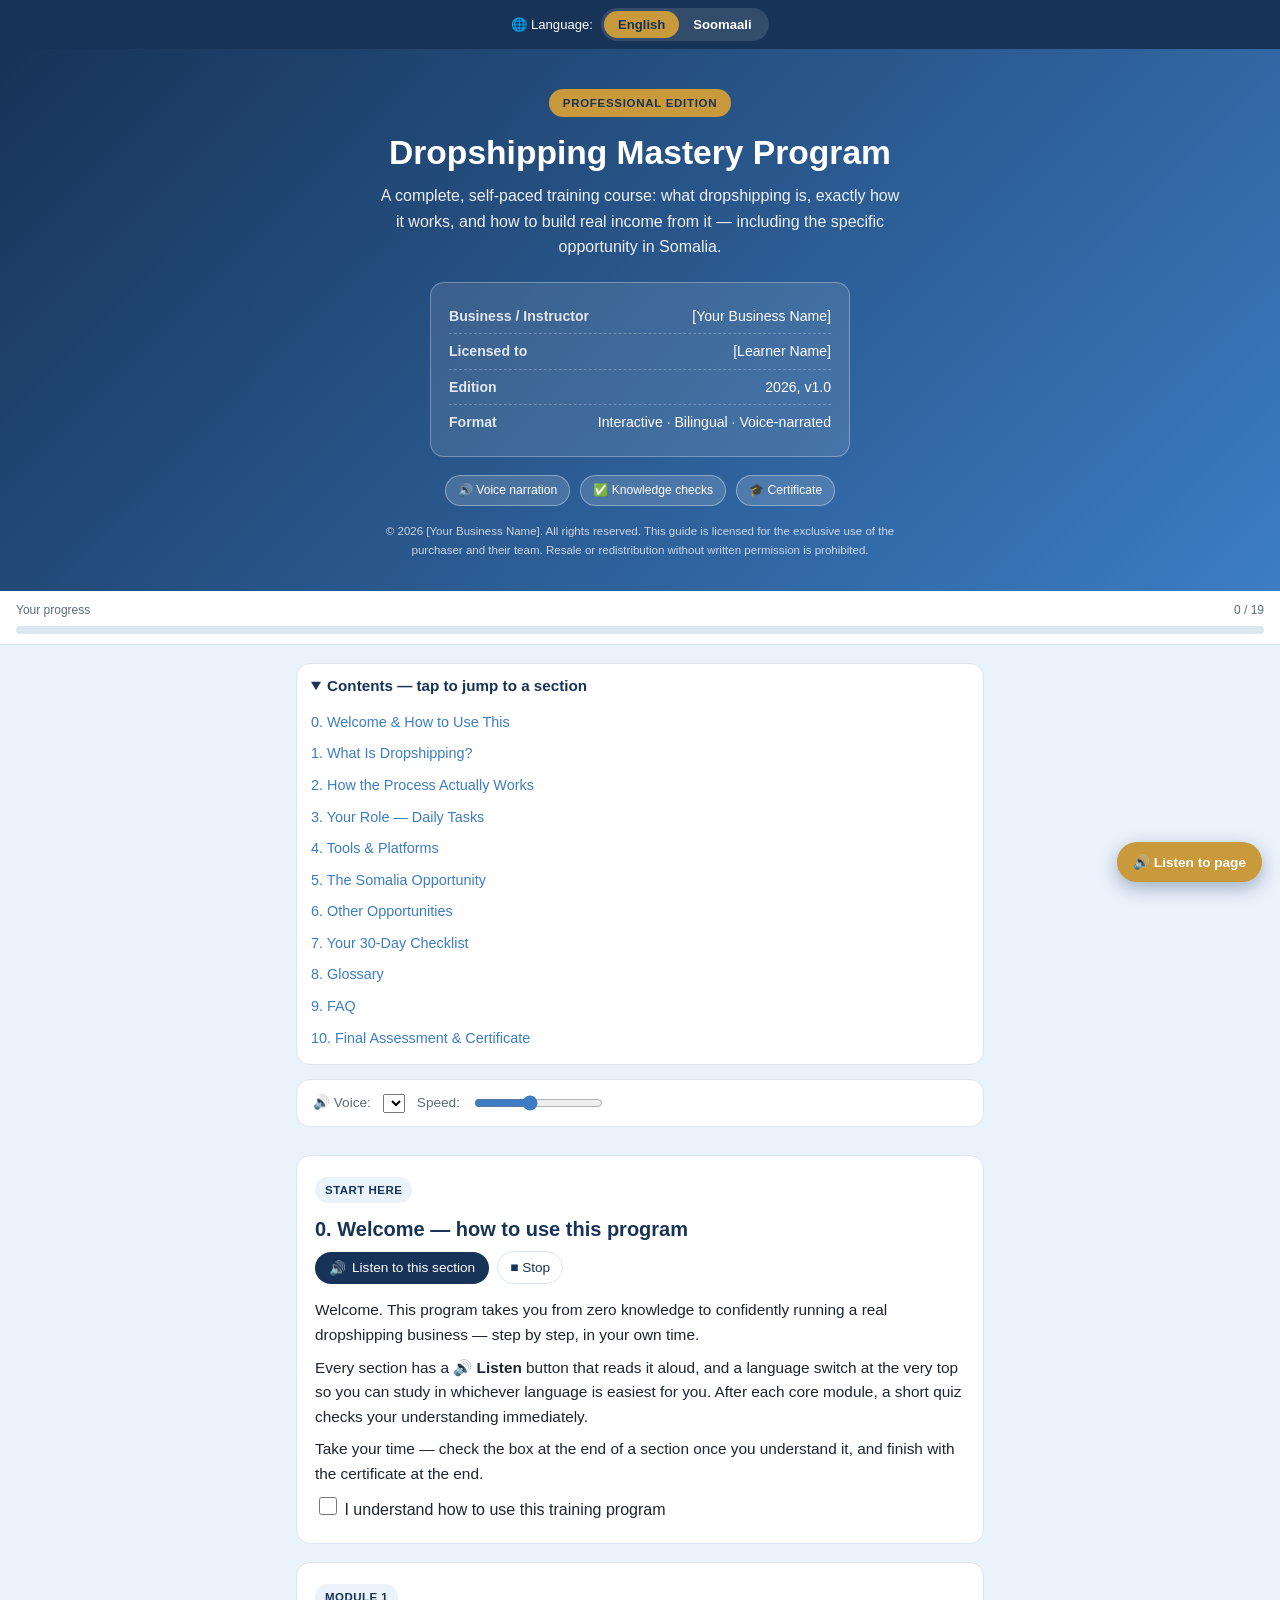
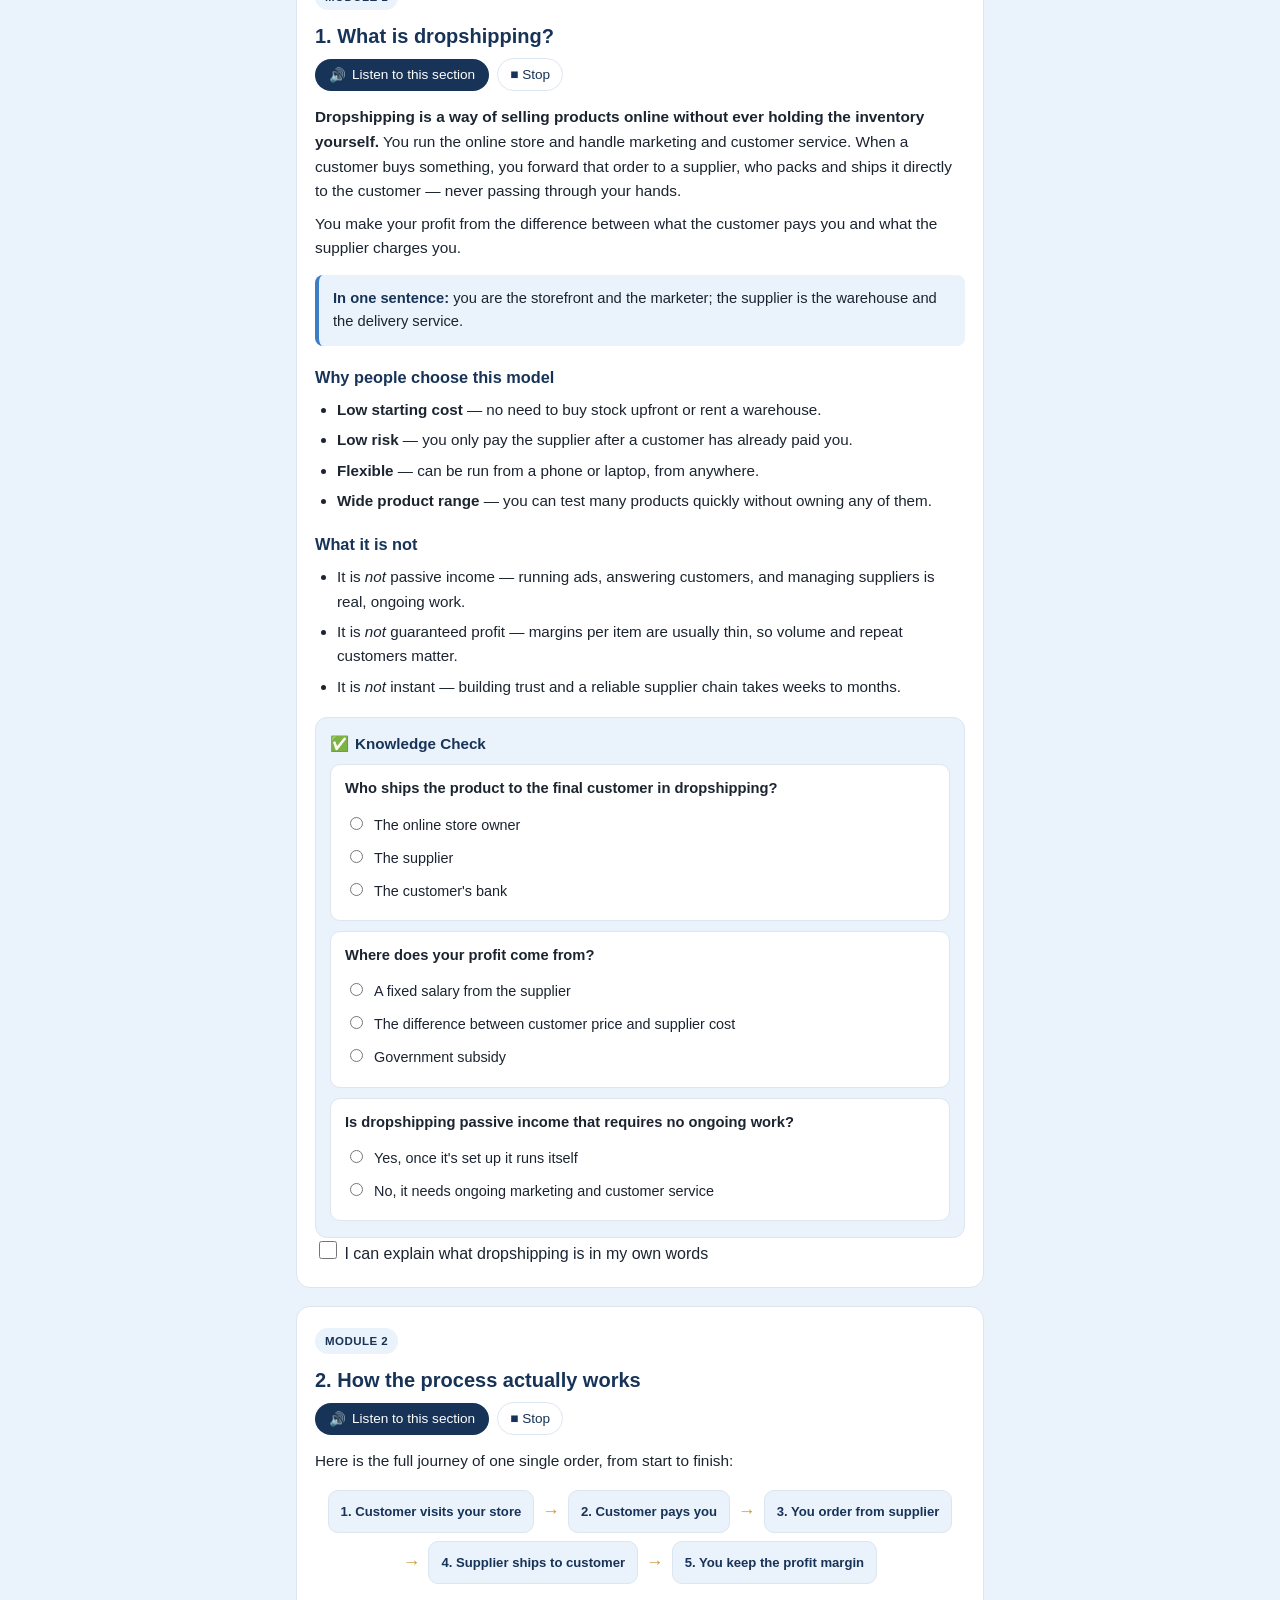
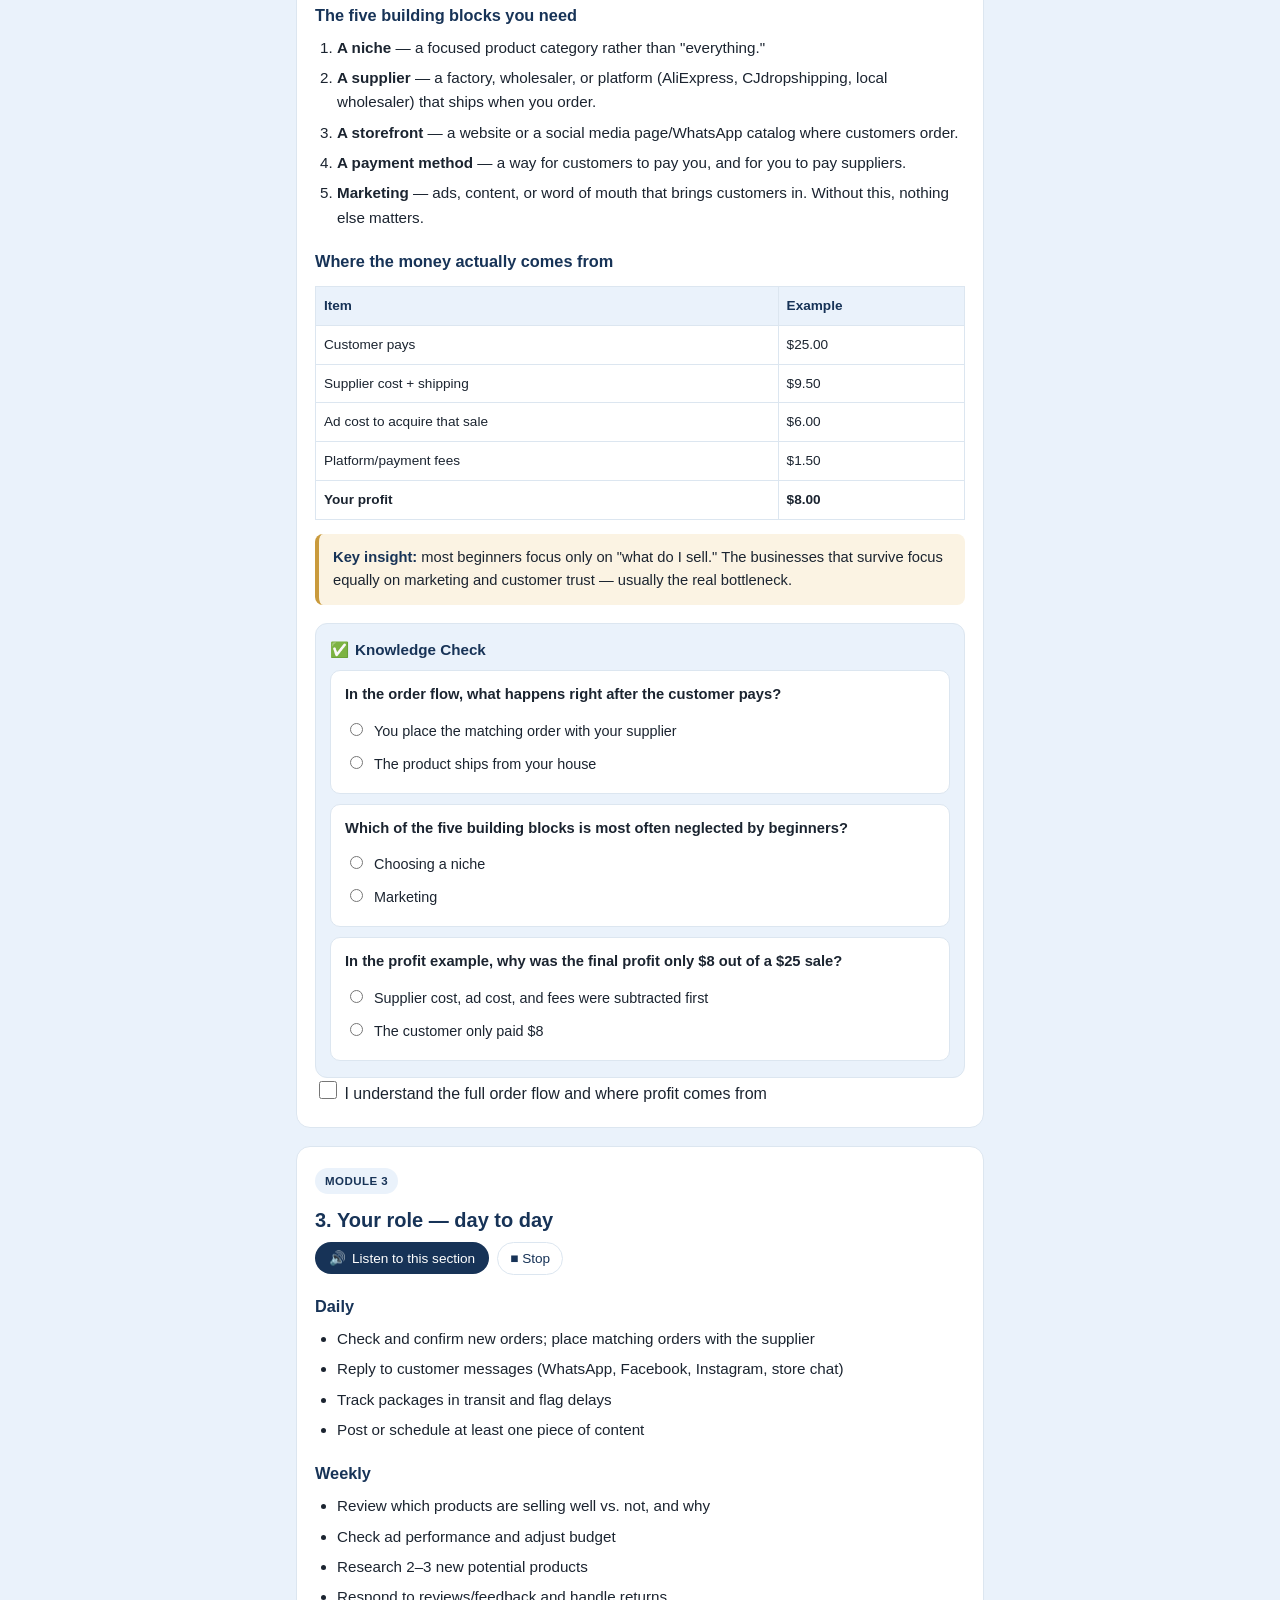
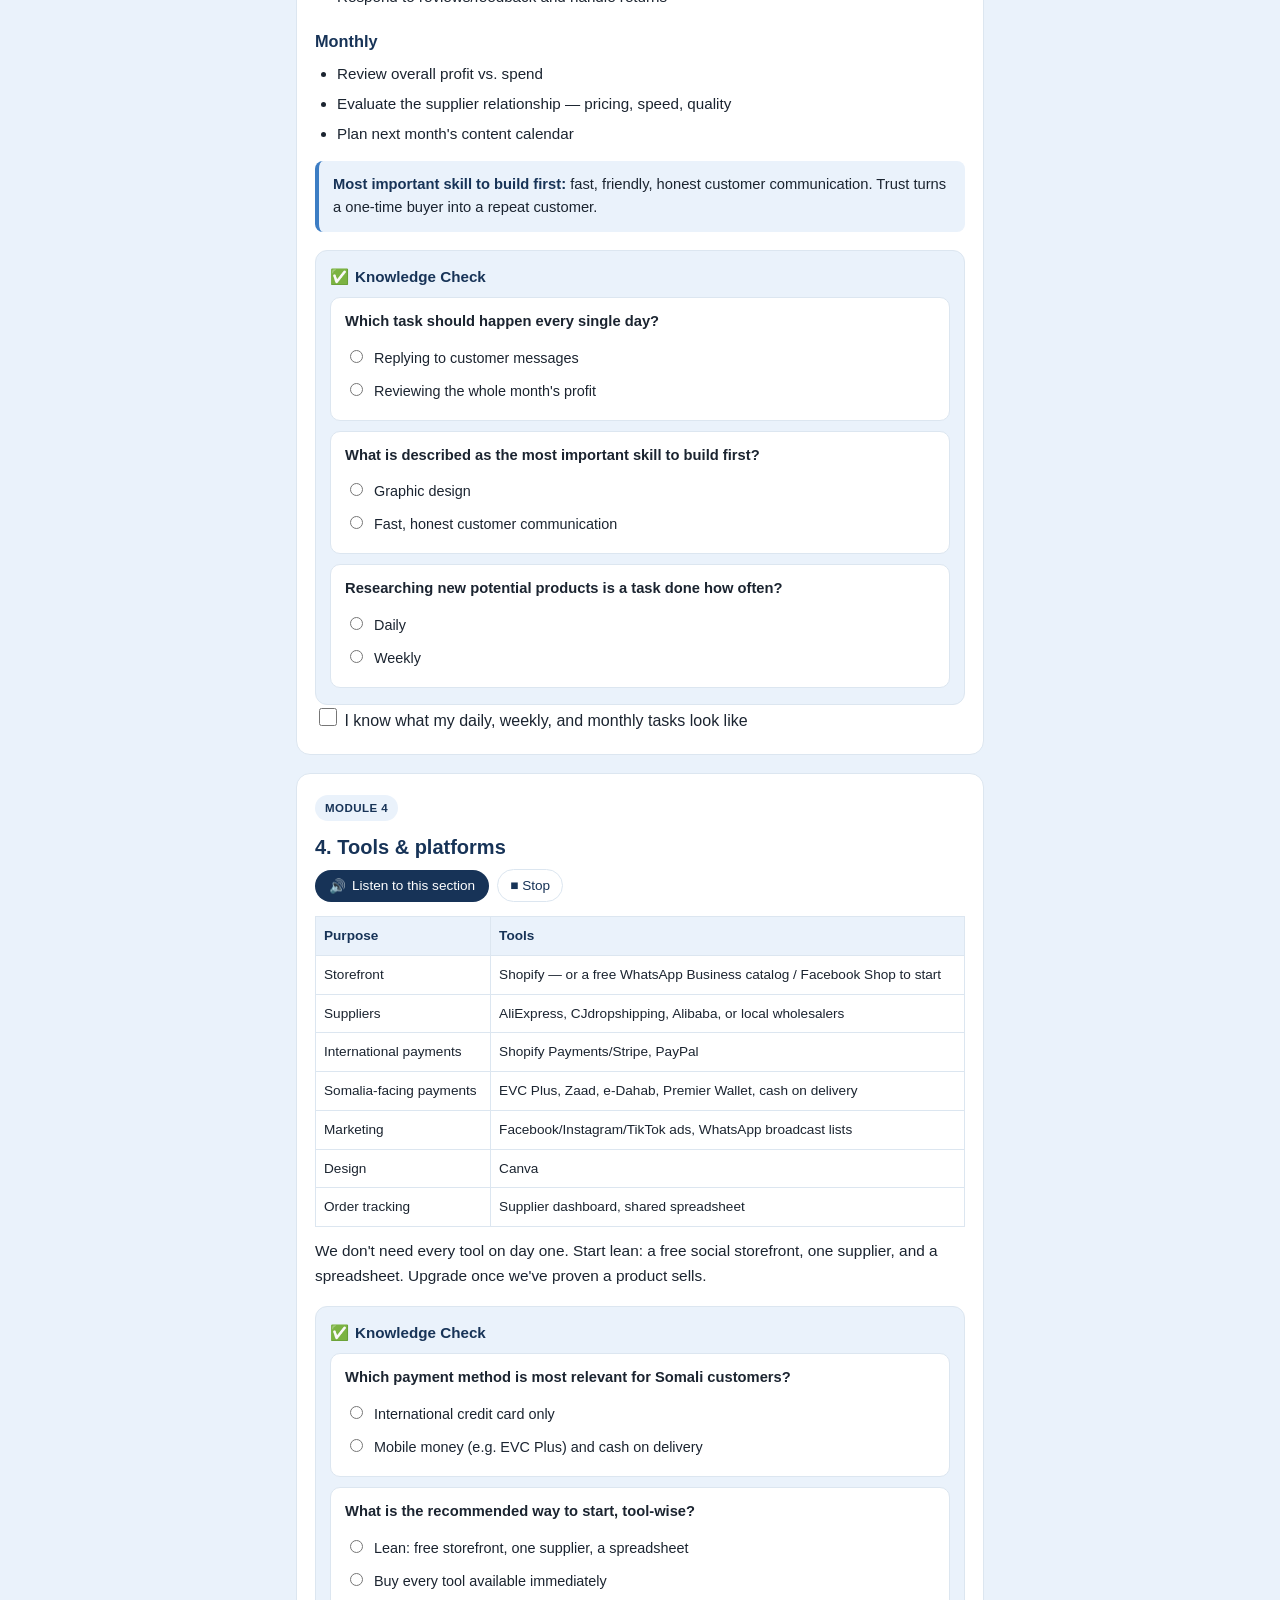
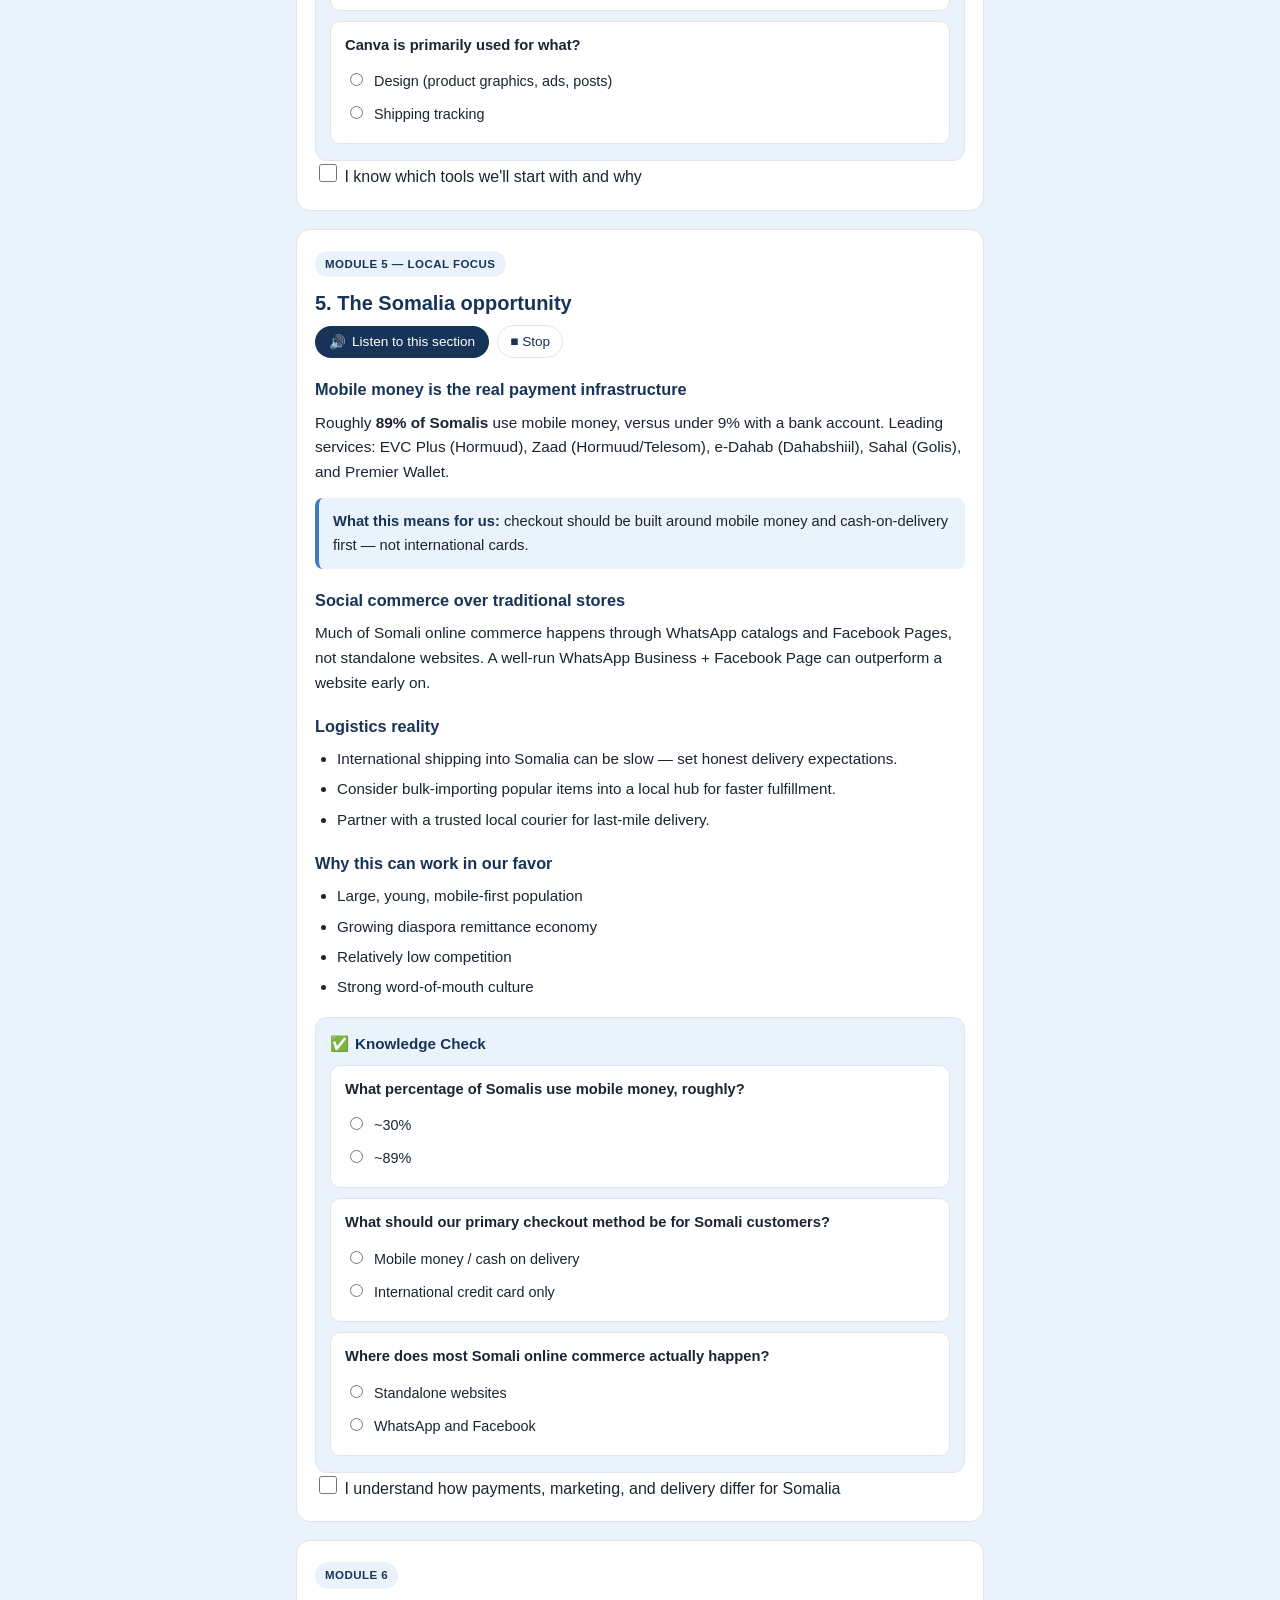
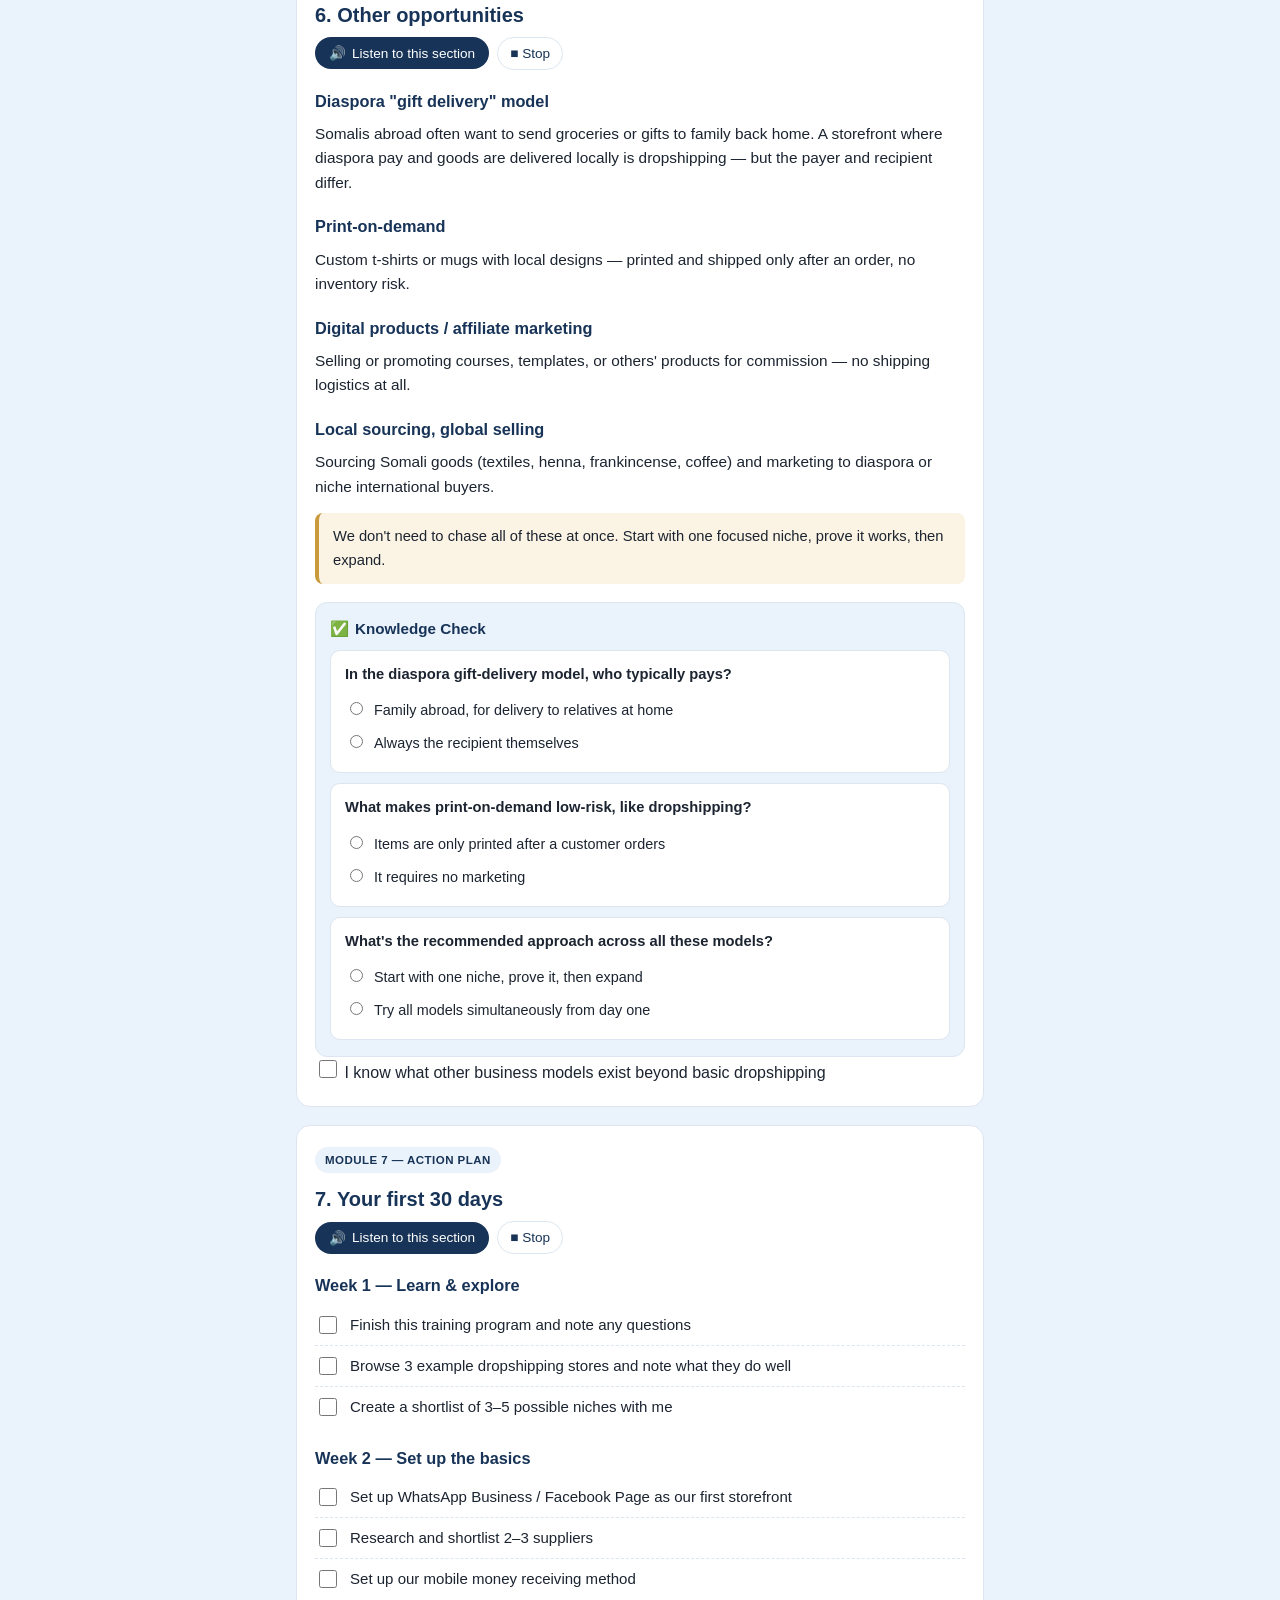
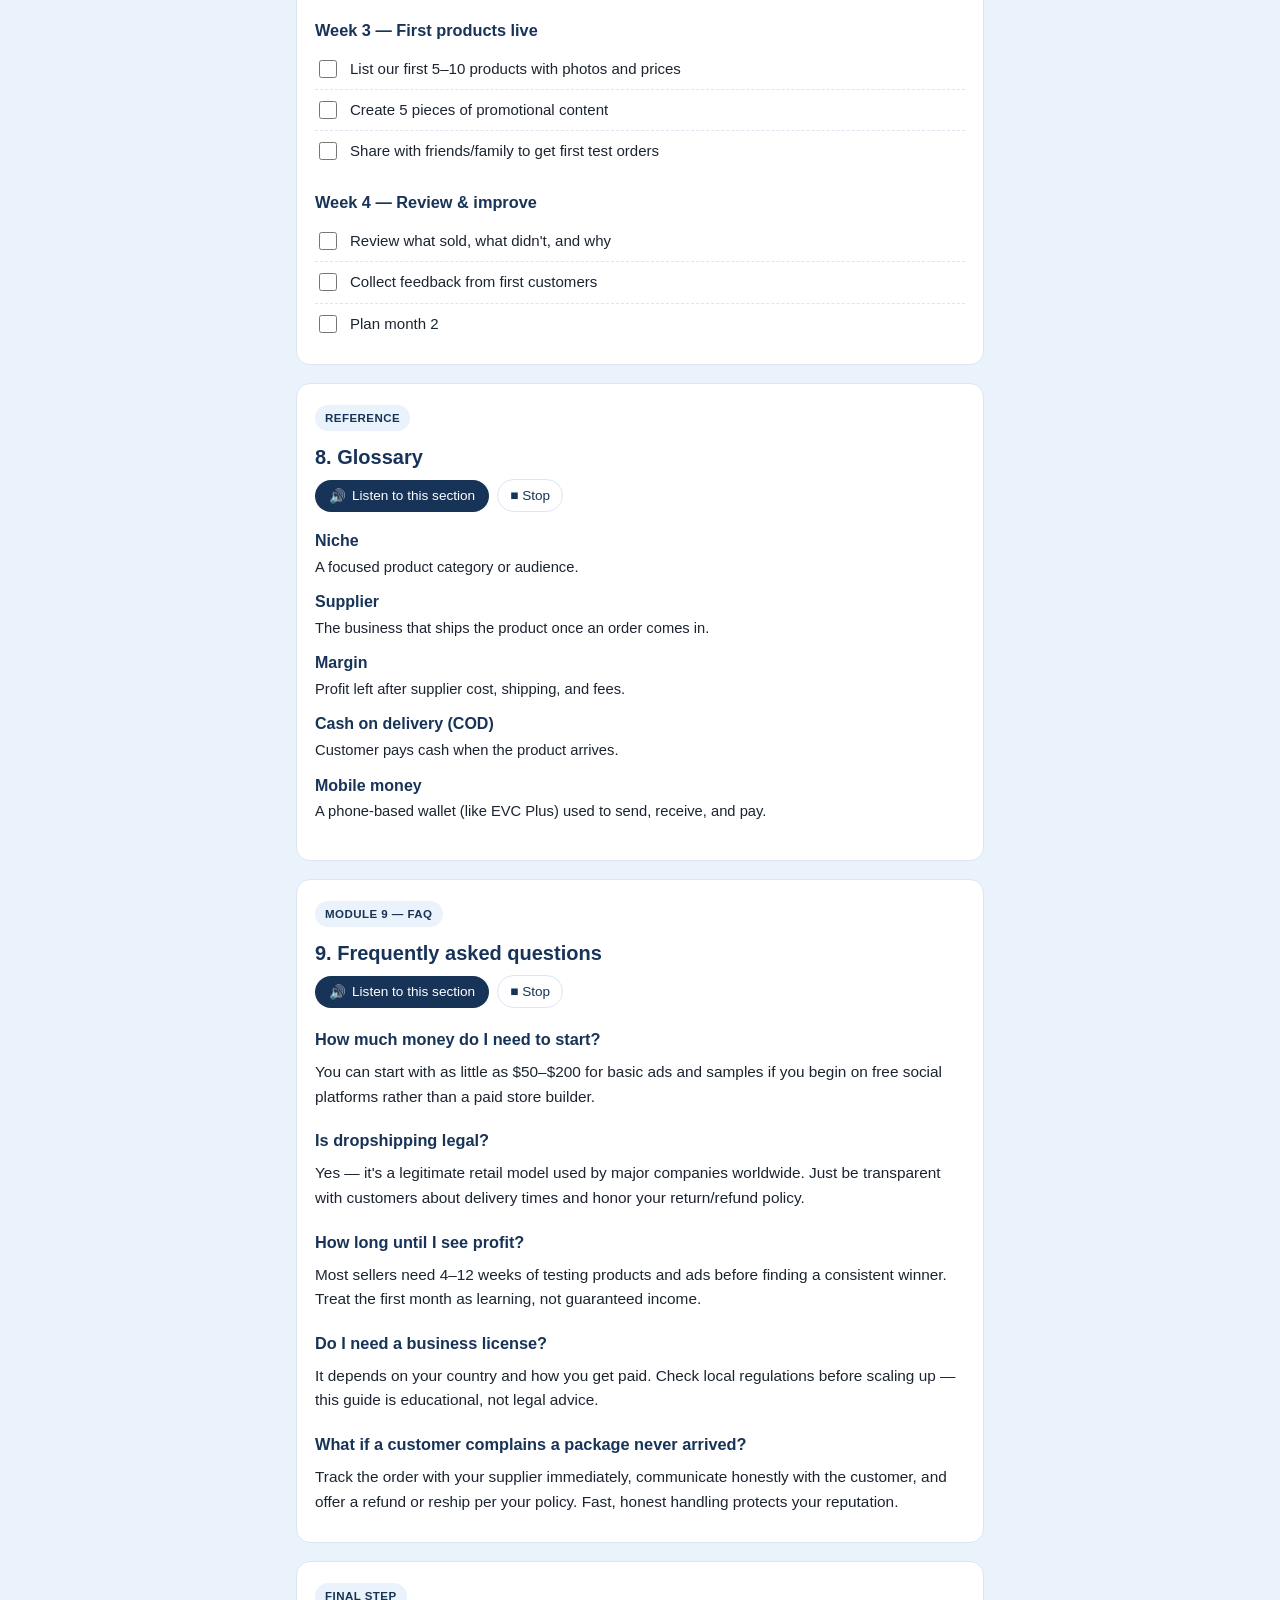
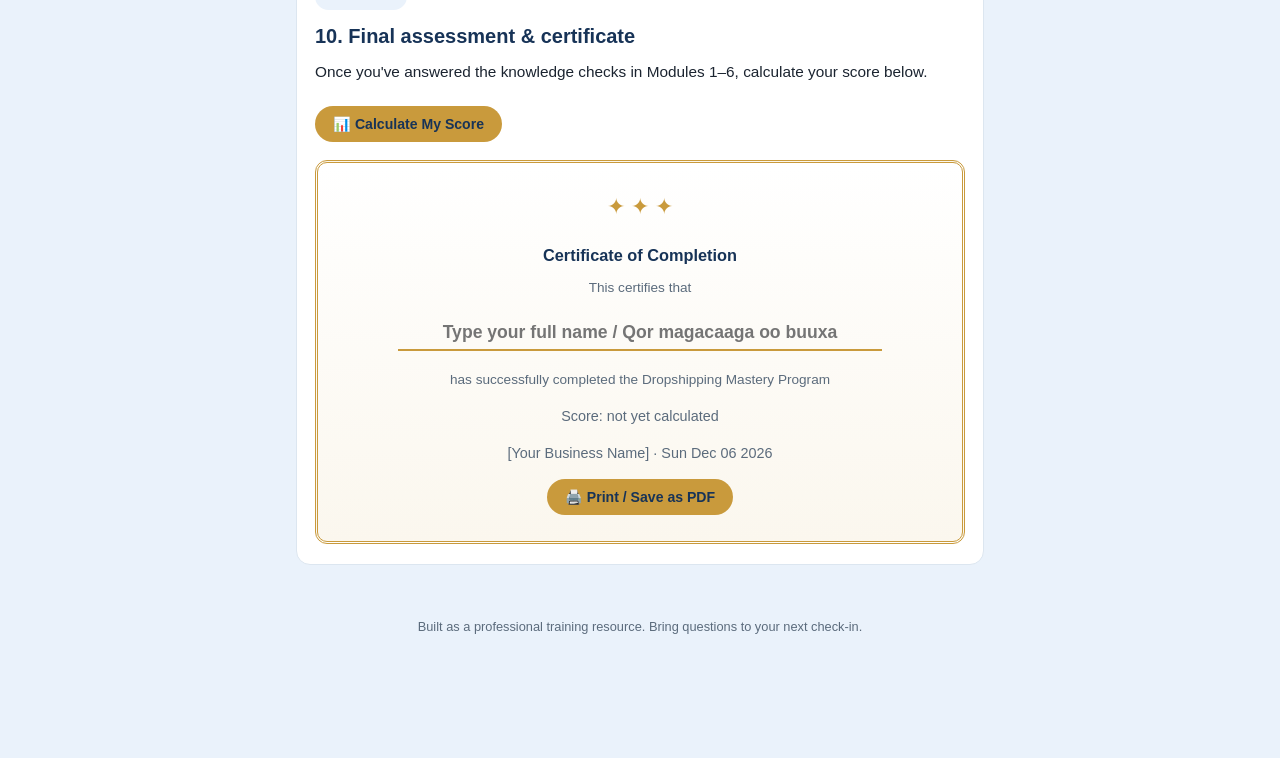
==== index.html @ c71cfbf1 "Add files via upload" ====
<!DOCTYPE html>
<html lang="en" data-lang="en">
<head>
<meta charset="UTF-8">
<meta name="viewport" content="width=device-width, initial-scale=1.0">
<title>Dropshipping Mastery Program</title>
<style>
  :root{
    --navy:#173357;
    --blue:#3C7DC4;
    --sky:#EAF2FB;
    --gold:#C99A3C;
    --ink:#1B2430;
    --muted:#5B6B7C;
    --line:#DCE6F0;
    --white:#FFFFFF;
    --good:#2E8B57;
    --bad:#B0392B;
    --radius:14px;
  }
  *{box-sizing:border-box;}
  html{scroll-behavior:smooth;}
  [data-lang="en"] .so{display:none !important;}
  [data-lang="so"] .en{display:none !important;}
  body{
    margin:0;
    font-family:-apple-system,BlinkMacSystemFont,"Segoe UI",Roboto,Helvetica,Arial,sans-serif;
    background:var(--sky);
    color:var(--ink);
    line-height:1.6;
    padding-bottom:80px;
  }

  /* ---------- Top control bar ---------- */
  .control-bar{
    position:sticky;
    top:0;
    z-index:60;
    background:var(--navy);
    color:var(--white);
    padding:8px 12px;
    display:flex;
    align-items:center;
    justify-content:center;
    gap:8px;
    flex-wrap:wrap;
    font-size:0.82rem;
  }
  .lang-toggle{
    display:inline-flex;
    background:rgba(255,255,255,0.12);
    border-radius:999px;
    padding:3px;
  }
  .lang-toggle button{
    border:none;
    background:transparent;
    color:var(--white);
    padding:6px 14px;
    border-radius:999px;
    font-size:0.82rem;
    font-weight:700;
    cursor:pointer;
  }
  .lang-toggle button.active{
    background:var(--gold);
    color:var(--navy);
  }

  /* ---------- Cover ---------- */
  header.cover{
    background:linear-gradient(135deg,var(--navy),var(--blue));
    color:var(--white);
    padding:40px 20px 32px;
    text-align:center;
  }
  header.cover .badge{
    display:inline-block;
    background:var(--gold);
    color:var(--navy);
    font-weight:800;
    font-size:0.72rem;
    letter-spacing:0.06em;
    text-transform:uppercase;
    padding:5px 14px;
    border-radius:999px;
    margin-bottom:14px;
  }
  header.cover h1{
    margin:0 0 8px;
    font-size:1.7rem;
    line-height:1.3;
  }
  header.cover p.tagline{
    margin:0 auto;
    font-size:1rem;
    opacity:0.92;
    max-width:520px;
  }
  .cover-card{
    background:rgba(255,255,255,0.1);
    border:1px solid rgba(255,255,255,0.3);
    border-radius:var(--radius);
    max-width:420px;
    margin:22px auto 0;
    padding:16px 18px;
    text-align:left;
    font-size:0.88rem;
  }
  .cover-card .row{
    display:flex;
    flex-wrap:wrap;
    justify-content:space-between;
    gap:4px 12px;
    padding:6px 0;
    border-bottom:1px dashed rgba(255,255,255,0.25);
  }
  .cover-card .row:last-child{border-bottom:none;}
  .cover-card .row b{opacity:0.85;font-weight:600;margin-right:8px;}
  .meta-row{
    display:flex;
    justify-content:center;
    gap:10px;
    flex-wrap:wrap;
    margin-top:18px;
  }
  .pill{
    background:rgba(255,255,255,0.15);
    border:1px solid rgba(255,255,255,0.35);
    padding:5px 12px;
    border-radius:999px;
    font-size:0.76rem;
  }
  .license-note{
    max-width:520px;
    margin:16px auto 0;
    font-size:0.72rem;
    opacity:0.75;
  }

  .progress-wrap{
    position:sticky;
    top:41px;
    z-index:50;
    background:var(--white);
    border-bottom:1px solid var(--line);
    padding:10px 16px;
  }
  .progress-label{
    display:flex;
    justify-content:space-between;
    font-size:0.75rem;
    color:var(--muted);
    margin-bottom:6px;
    flex-wrap:wrap;
    gap:4px;
  }
  .progress-bar-bg{
    background:var(--line);
    height:8px;
    border-radius:999px;
    overflow:hidden;
  }
  .progress-bar-fill{
    background:linear-gradient(90deg,var(--gold),var(--blue));
    height:100%;
    width:0%;
    transition:width 0.4s ease;
  }

  nav.toc{
    max-width:720px;
    margin:18px auto 0;
    padding:0 16px;
  }
  nav.toc details{
    background:var(--white);
    border:1px solid var(--line);
    border-radius:var(--radius);
    padding:10px 14px;
  }
  nav.toc summary{
    font-weight:600;
    cursor:pointer;
    color:var(--navy);
    font-size:0.95rem;
  }
  nav.toc ul{
    list-style:none;
    margin:10px 0 4px;
    padding:0;
    display:grid;
    gap:6px;
  }
  nav.toc a{
    color:var(--blue);
    text-decoration:none;
    font-size:0.9rem;
  }
  nav.toc a:hover{text-decoration:underline;}

  .voice-settings{
    max-width:720px;
    margin:14px auto 0;
    padding:0 16px 8px;
  }
  .voice-settings-inner{
    background:var(--white);
    border:1px solid var(--line);
    border-radius:var(--radius);
    padding:12px 16px;
    display:flex;
    align-items:center;
    gap:12px;
    flex-wrap:wrap;
    font-size:0.85rem;
    color:var(--muted);
  }
  .voice-settings-inner select, .voice-settings-inner input[type=range]{
    accent-color:var(--blue);
  }
  .voice-note{
    font-size:0.76rem;
    color:var(--bad);
    display:none;
    width:100%;
  }
  .voice-note.show{display:block;}

  main{
    max-width:720px;
    margin:0 auto;
    padding:20px 16px 10px;
  }

  section.module{
    background:var(--white);
    border:1px solid var(--line);
    border-radius:var(--radius);
    padding:20px 18px;
    margin-bottom:18px;
    scroll-margin-top:120px;
  }
  section.module .tag{
    display:inline-block;
    background:var(--sky);
    color:var(--navy);
    font-size:0.72rem;
    font-weight:700;
    letter-spacing:0.04em;
    text-transform:uppercase;
    padding:4px 10px;
    border-radius:999px;
    margin-bottom:10px;
  }
  section.module h2{
    margin:0 0 6px;
    font-size:1.25rem;
    color:var(--navy);
  }
  section.module h3{
    font-size:1.02rem;
    color:var(--navy);
    margin:18px 0 6px;
  }
  section.module p{
    margin:8px 0;
    color:var(--ink);
    font-size:0.96rem;
  }
  section.module ul, section.module ol{
    margin:8px 0;
    padding-left:22px;
  }
  section.module li{
    margin-bottom:6px;
    font-size:0.95rem;
  }
  .callout{
    background:var(--sky);
    border-left:4px solid var(--blue);
    padding:12px 14px;
    border-radius:8px;
    margin:14px 0;
    font-size:0.92rem;
  }
  .callout.gold{
    border-left-color:var(--gold);
    background:#FBF3E3;
  }
  .callout strong{color:var(--navy);}

  .listen-row{
    display:flex;
    align-items:center;
    gap:8px;
    flex-wrap:wrap;
    margin-bottom:14px;
  }
  button.listen-btn{
    display:inline-flex;
    align-items:center;
    gap:6px;
    background:var(--navy);
    color:var(--white);
    border:none;
    padding:8px 14px;
    border-radius:999px;
    font-size:0.85rem;
    cursor:pointer;
  }
  button.listen-btn.playing{background:var(--good);}
  button.stop-btn{
    background:var(--white);
    color:var(--navy);
    border:1px solid var(--line);
    padding:8px 12px;
    border-radius:999px;
    font-size:0.85rem;
    cursor:pointer;
  }

  .flow{
    display:flex;
    flex-wrap:wrap;
    gap:8px;
    align-items:center;
    justify-content:center;
    margin:16px 0;
  }
  .flow .box{
    background:var(--sky);
    border:1px solid var(--line);
    border-radius:10px;
    padding:10px 12px;
    font-size:0.82rem;
    text-align:center;
    color:var(--navy);
    font-weight:600;
    min-width:100px;
  }
  .flow .arrow{
    color:var(--gold);
    font-size:1.1rem;
  }

  table.compare{
    width:100%;
    border-collapse:collapse;
    font-size:0.85rem;
    margin:12px 0;
  }
  table.compare th, table.compare td{
    border:1px solid var(--line);
    padding:8px;
    text-align:left;
    vertical-align:top;
  }
  table.compare th{
    background:var(--sky);
    color:var(--navy);
  }

  .checklist label{
    display:flex;
    align-items:flex-start;
    gap:10px;
    padding:8px 0;
    border-bottom:1px dashed var(--line);
    font-size:0.94rem;
    cursor:pointer;
  }
  .checklist label:last-child{border-bottom:none;}
  .checklist input[type=checkbox]{
    margin-top:3px;
    width:18px;
    height:18px;
    accent-color:var(--good);
    flex-shrink:0;
  }
  .checklist input:checked + span{
    text-decoration:line-through;
    color:var(--muted);
  }

  .glossary dt{
    font-weight:700;
    color:var(--navy);
    margin-top:10px;
  }
  .glossary dd{
    margin:2px 0 0;
    font-size:0.92rem;
    color:var(--ink);
  }

  /* ---------- Quiz ---------- */
  .quiz{
    background:var(--sky);
    border:1px solid var(--line);
    border-radius:12px;
    padding:14px 14px 6px;
    margin-top:18px;
  }
  .quiz-header{
    font-weight:700;
    color:var(--navy);
    font-size:0.95rem;
    margin-bottom:8px;
    display:flex;
    align-items:center;
    gap:6px;
  }
  .quiz-q{
    background:var(--white);
    border:1px solid var(--line);
    border-radius:10px;
    padding:12px 14px;
    margin-bottom:10px;
  }
  .quiz-q p.stem{
    font-weight:600;
    margin:0 0 8px;
    font-size:0.92rem;
    color:var(--ink);
  }
  .quiz-q label{
    display:flex;
    align-items:flex-start;
    gap:8px;
    padding:5px 0;
    font-size:0.9rem;
    cursor:pointer;
  }
  .quiz-q input[type=radio]{
    margin-top:3px;
    accent-color:var(--blue);
  }
  .feedback{
    margin-top:8px;
    padding:8px 10px;
    border-radius:8px;
    font-size:0.85rem;
    display:none;
  }
  .feedback.correct{
    display:block;
    background:#E4F3EA;
    color:var(--good);
  }
  .feedback.incorrect{
    display:block;
    background:#FBEAE3;
    color:var(--bad);
  }

  .badge-good{
    background:#E4F3EA;
    color:var(--good);
    padding:2px 8px;
    border-radius:6px;
    font-size:0.75rem;
    font-weight:700;
  }

  /* ---------- Certificate ---------- */
  .cert{
    border:3px double var(--gold);
    border-radius:12px;
    padding:26px 20px;
    text-align:center;
    background:linear-gradient(180deg,#FFFFFF,#FBF7EE);
  }
  .cert .star{font-size:22px;color:var(--gold);}
  .cert h3{
    color:var(--navy);
    margin:6px 0 2px;
    font-size:1.1rem;
  }
  .cert input[type=text]{
    border:none;
    border-bottom:2px solid var(--gold);
    background:transparent;
    text-align:center;
    font-size:1.1rem;
    color:var(--navy);
    font-weight:700;
    padding:6px 4px;
    width:80%;
    margin:10px 0;
  }
  .cert .scoreline{
    margin-top:14px;
    font-size:0.9rem;
    color:var(--muted);
  }
  .print-btn{
    background:var(--gold);
    color:var(--navy);
    border:none;
    padding:10px 18px;
    border-radius:999px;
    font-weight:700;
    font-size:0.88rem;
    cursor:pointer;
    margin-top:14px;
  }
  @media print{
    .control-bar, .progress-wrap, nav.toc, .voice-settings, .fab, .print-btn, section.module:not(#certificate){display:none !important;}
    body{background:white;padding-bottom:0;}
    main{padding:0;max-width:none;}
  }

  footer{
    text-align:center;
    color:var(--muted);
    font-size:0.8rem;
    padding:24px 16px 40px;
  }

  .fab{
    position:fixed;
    bottom:18px;
    right:18px;
    background:var(--gold);
    color:var(--white);
    border:none;
    border-radius:999px;
    padding:12px 16px;
    font-size:0.85rem;
    font-weight:700;
    box-shadow:0 6px 18px rgba(23,51,87,0.35);
    cursor:pointer;
    z-index:55;
  }
  .fab.playing{background:var(--good);}

  @media (min-width:640px){
    header.cover h1{font-size:2.1rem;}
  }
</style>
</head>
<body>

<div class="control-bar">
  <span class="en">🌐 Language:</span><span class="so">🌐 Luuqad:</span>
  <div class="lang-toggle">
    <button id="btnEn" class="active" onclick="setLang('en')">English</button>
    <button id="btnSo" onclick="setLang('so')">Soomaali</button>
  </div>
</div>

<header class="cover">
  <div class="badge"><span class="en">Professional Edition</span><span class="so">Nooca Xirfadeed</span></div>
  <h1><span class="en">Dropshipping Mastery Program</span><span class="so">Barnaamijka Xirfadeed ee Dropshipping-ka</span></h1>
  <p class="tagline">
    <span class="en">A complete, self-paced training course: what dropshipping is, exactly how it works, and how to build real income from it — including the specific opportunity in Somalia.</span>
    <span class="so">Koorso tababar oo dhamaystiran, oo aad la socon karto xawliga aad rabto: waxa dropshipping-ku yahay, sida ay si sax ah u shaqeyso, iyo sida loo dhiso dakhli dhab ah — oo ay ku jiraan fursadaha gaarka ah ee Soomaaliya.</span>
  </p>
  <div class="cover-card">
    <div class="row"><b class="en">Business / Instructor</b><b class="so">Ganacsiga / Macallinka</b><span>[Your Business Name]</span></div>
    <div class="row"><b class="en">Licensed to</b><b class="so">Loo ogolaaday</b><span>[Learner Name]</span></div>
    <div class="row"><b class="en">Edition</b><b class="so">Daabacaadda</b><span>2026, v1.0</span></div>
    <div class="row"><b class="en">Format</b><b class="so">Qaabka</b><span><span class="en">Interactive · Bilingual · Voice-narrated</span><span class="so">Falcelin leh · Laba-luuqadood · Cod lagu akhriyo</span></span></div>
  </div>
  <div class="meta-row">
    <span class="pill">🔊 <span class="en">Voice narration</span><span class="so">Cod-akhris</span></span>
    <span class="pill">✅ <span class="en">Knowledge checks</span><span class="so">Imtixaano</span></span>
    <span class="pill">🎓 <span class="en">Certificate</span><span class="so">Shahaado</span></span>
  </div>
  <p class="license-note">
    <span class="en">© 2026 [Your Business Name]. All rights reserved. This guide is licensed for the exclusive use of the purchaser and their team. Resale or redistribution without written permission is prohibited.</span>
    <span class="so">© 2026 [Magaca Ganacsigaaga]. Dhammaan xuquuqda way dhowran yihiin. Buugan waxaa loo ogol yahay isticmaalka gadashadiisa iyo kooxdiisa oo keliya. Iib-dib-u-gadis ama faafin la\'aan idan qoraal ah waa mamnuuc.</span>
  </p>
</header>

<div class="progress-wrap">
  <div class="progress-label">
    <span class="en">Your progress</span><span class="so">Horumarkaaga</span>
    <span id="progressText">0 / 9</span>
  </div>
  <div class="progress-bar-bg"><div class="progress-bar-fill" id="progressFill"></div></div>
</div>

<nav class="toc">
  <details open>
    <summary><span class="en">Contents — tap to jump to a section</span><span class="so">Waxyaabaha ku jira — taabo si aad u gudubto qaybta</span></summary>
    <ul>
      <li><a href="#welcome"><span class="en">0. Welcome &amp; How to Use This</span><span class="so">0. Soo Dhawoow &amp; Sida Loo Isticmaalo</span></a></li>
      <li><a href="#mod1"><span class="en">1. What Is Dropshipping?</span><span class="so">1. Waa Maxay Dropshipping-ku?</span></a></li>
      <li><a href="#mod2"><span class="en">2. How the Process Actually Works</span><span class="so">2. Sida Habraacu Run Ahaantii u Shaqeeyo</span></a></li>
      <li><a href="#mod3"><span class="en">3. Your Role — Daily Tasks</span><span class="so">3. Doorkaaga — Hawlaha Maalinlaha ah</span></a></li>
      <li><a href="#mod4"><span class="en">4. Tools &amp; Platforms</span><span class="so">4. Aaladaha &amp; Barxadaha</span></a></li>
      <li><a href="#mod5"><span class="en">5. The Somalia Opportunity</span><span class="so">5. Fursadda Soomaaliya</span></a></li>
      <li><a href="#mod6"><span class="en">6. Other Opportunities</span><span class="so">6. Fursado Kale</span></a></li>
      <li><a href="#mod7"><span class="en">7. Your 30-Day Checklist</span><span class="so">7. Liiska 30-ka Maalmood</span></a></li>
      <li><a href="#mod8"><span class="en">8. Glossary</span><span class="so">8. Ereyada Muhiimka ah</span></a></li>
      <li><a href="#faq"><span class="en">9. FAQ</span><span class="so">9. Su\'aalaha Badanaa La Isweydiiyo</span></a></li>
      <li><a href="#certificate"><span class="en">10. Final Assessment &amp; Certificate</span><span class="so">10. Imtixaanka Ugu Dambeeya &amp; Shahaadada</span></a></li>
    </ul>
  </details>
</nav>

<div class="voice-settings">
  <div class="voice-settings-inner">
    <span>🔊 <span class="en">Voice</span><span class="so">Cod</span>:</span>
    <select id="voiceSelect"></select>
    <span><span class="en">Speed</span><span class="so">Xawli</span>:</span>
    <input type="range" id="rateRange" min="0.6" max="1.3" step="0.1" value="0.9">
    <div class="voice-note" id="voiceNote">
      <span class="en">⚠️ No Somali voice found on this device — narration will use the closest available voice. Somali text still displays correctly.</span>
      <span class="so">⚠️ Qalabkan cod Soomaali ah lama helin — akhriska wuxuu isticmaali doonaa codka ugu dhow ee la heli karo. Qoraalka Soomaaliga ahi si sax ah ayuu u muuqan doonaa.</span>
    </div>
  </div>
</div>

<main>

  <section class="module" id="welcome">
    <span class="tag"><span class="en">Start Here</span><span class="so">Ka Bilow Halkan</span></span>
    <h2><span class="en">0. Welcome — how to use this program</span><span class="so">0. Soo Dhawoow — sida loo isticmaalo barnaamijkan</span></h2>
    <div class="listen-row">
      <button class="listen-btn" data-target="welcome-text">🔊 <span class="en">Listen to this section</span><span class="so">Dhegayso qaybtan</span></button>
      <button class="stop-btn" onclick="stopSpeech()">■ <span class="en">Stop</span><span class="so">Jooji</span></button>
    </div>
    <div id="welcome-text">
      <p class="en">Welcome. This program takes you from zero knowledge to confidently running a real dropshipping business — step by step, in your own time.</p>
      <p class="so">Soo dhawoow. Barnaamijkan wuxuu kaa qaadayaa aqoon eber ah ilaa aad kalsooni ku maamusho ganacsi dropshipping ah oo dhab ah — tallaabo tallaabo, waqtigaaga.</p>
      <p class="en">Every section has a <strong>🔊 Listen</strong> button that reads it aloud, and a language switch at the very top so you can study in whichever language is easiest for you. After each core module, a short quiz checks your understanding immediately.</p>
      <p class="so">Qayb kastaa waxay leedahay badhan <strong>🔊 Dhegayso</strong> oo kuu akhriya, iyo doorasho luuqadeed oo ku taal sare si aad ugu bartid luuqadda kuugu fudud. Qayb kasta oo waxbarasho ah kadib, imtixaan gaaban ayaa hubinaya fahamkaaga isla markaaba.</p>
      <p class="en">Take your time — check the box at the end of a section once you understand it, and finish with the certificate at the end.</p>
      <p class="so">Ha degdegin — sanduuqa taabo marka aad fahantid qaybta, kadibna ku dhamaystir shahaadada dhamaadka ah.</p>
    </div>
    <label class="checklist" style="border:none;padding-top:14px;">
      <input type="checkbox" class="tracker">
      <span><span class="en">I understand how to use this training program</span><span class="so">Waan fahmay sida loo isticmaalo barnaamijkan</span></span>
    </label>
  </section>

  <section class="module" id="mod1">
    <span class="tag"><span class="en">Module 1</span><span class="so">Qaybta 1aad</span></span>
    <h2><span class="en">1. What is dropshipping?</span><span class="so">1. Waa maxay dropshipping-ku?</span></h2>
    <div class="listen-row">
      <button class="listen-btn" data-target="mod1-text">🔊 <span class="en">Listen to this section</span><span class="so">Dhegayso qaybtan</span></button>
      <button class="stop-btn" onclick="stopSpeech()">■ <span class="en">Stop</span><span class="so">Jooji</span></button>
    </div>
    <div id="mod1-text">
      <p class="en"><strong>Dropshipping is a way of selling products online without ever holding the inventory yourself.</strong> You run the online store and handle marketing and customer service. When a customer buys something, you forward that order to a supplier, who packs and ships it directly to the customer — never passing through your hands.</p>
      <p class="so"><strong>Dropshipping waa hab lagu iibiyo alaabta internetka iyadoon aadan marnaba haysan bakhaarka.</strong> Waxaad maamashaa dukaanka online-ka ah, waxaadna maamashaa suuqgeynta iyo adeegga macaamiisha. Marka macmiil wax iibsado, dalabka waxaad u gudbisaa alaab-siiyaha, kaas oo si toos ah ugu diri macmiilka — mar walba iyada oo aan gacantaada marin.</p>
      <p class="en">You make your profit from the difference between what the customer pays you and what the supplier charges you.</p>
      <p class="so">Faa\'iidadaada waxay ka timaadaa farqiga u dhexeeya waxa macmiilku ku bixiyo iyo waxa alaab-siiyuhu kaa qaado.</p>
      <div class="callout">
        <strong class="en">In one sentence:</strong><strong class="so">Hal jumlad:</strong>
        <span class="en"> you are the storefront and the marketer; the supplier is the warehouse and the delivery service.</span>
        <span class="so"> adigu waxaad tahay dukaanka iyo suuqgeeyaha; alaab-siiyuhuna waa bakhaarka iyo adeegga gaarsiinta.</span>
      </div>
      <h3><span class="en">Why people choose this model</span><span class="so">Sababta dadku u doortaan qaabkan</span></h3>
      <ul class="en">
        <li><strong>Low starting cost</strong> — no need to buy stock upfront or rent a warehouse.</li>
        <li><strong>Low risk</strong> — you only pay the supplier after a customer has already paid you.</li>
        <li><strong>Flexible</strong> — can be run from a phone or laptop, from anywhere.</li>
        <li><strong>Wide product range</strong> — you can test many products quickly without owning any of them.</li>
      </ul>
      <ul class="so">
        <li><strong>Kharash bilow oo hooseeya</strong> — uma baahnid inaad hore u iibsato alaab ama aad kiraysato bakhaar.</li>
        <li><strong>Khatar yar</strong> — alaab-siiyaha kuma bixisid ilaa macmiilku horta ku bixiyo.</li>
        <li><strong>Dabacsanaan</strong> — waxaad ka shaqayn kartaa taleefan ama laptop, meel kastaba.</li>
        <li><strong>Alaab kala duwan oo badan</strong> — waxaad si degdeg ah u tijaabin kartaa alaab badan iyadoon mid ka mid ahi kuu lahayn.</li>
      </ul>
      <h3><span class="en">What it is not</span><span class="so">Waxa uusan ahayn</span></h3>
      <ul class="en">
        <li>It is <em>not</em> passive income — running ads, answering customers, and managing suppliers is real, ongoing work.</li>
        <li>It is <em>not</em> guaranteed profit — margins per item are usually thin, so volume and repeat customers matter.</li>
        <li>It is <em>not</em> instant — building trust and a reliable supplier chain takes weeks to months.</li>
      </ul>
      <ul class="so">
        <li><em>Maahan</em> dakhli aan shaqo lahayn — xayaysiisyada, ka jawaabidda macaamiisha, iyo maaraynta alaab-siiyayaasha waa shaqo dhab ah oo joogto ah.</li>
        <li><em>Maahan</em> faa\'iido la hubo — faraqa alaab kastaa inta badan waa yar yahay, marka tirada iyo macaamiisha soo noqnoqda ayaa muhiim ah.</li>
        <li><em>Maahan</em> mid degdeg ah — dhisidda kalsoonida iyo silsilad alaab-siiye la isku halayn karo waxay qaadataa toddobaadyo ilaa bilo.</li>
      </ul>
    </div>
    <div class="quiz" data-qcount="3">
      <div class="quiz-header">✅ <span class="en">Knowledge Check</span><span class="so">Hubinta Aqoonta</span></div>
      <div class="quiz-q">
        <p class="stem en">Who ships the product to the final customer in dropshipping?</p>
        <p class="stem so">Yaa alaabta u diraa macmiilka ugu dambeeya dropshipping-ka?</p>
        <label><input type="radio" name="q1_1" data-correct="false" onchange="gradeOne(this)"><span class="en">The online store owner</span><span class="so">Milkiilaha dukaanka online-ka</span></label>
        <label><input type="radio" name="q1_1" data-correct="true" onchange="gradeOne(this)"><span class="en">The supplier</span><span class="so">Alaab-siiyaha</span></label>
        <label><input type="radio" name="q1_1" data-correct="false" onchange="gradeOne(this)"><span class="en">The customer's bank</span><span class="so">Bangiga macmiilka</span></label>
        <div class="feedback">
          <span class="en correct-msg">✅ Correct — the supplier ships directly to the customer.</span>
          <span class="so correct-msg">✅ Sax — alaab-siiyuhu si toos ah ayuu ugu diraa macmiilka.</span>
          <span class="en incorrect-msg">❌ Not quite — the supplier ships directly to the customer, not you.</span>
          <span class="so incorrect-msg">❌ Maaha sax — alaab-siiyuhu si toos ah buu ugu diraa macmiilka, adiga ma aha.</span>
        </div>
      </div>
      <div class="quiz-q">
        <p class="stem en">Where does your profit come from?</p>
        <p class="stem so">Xagee ka timaadaa faa'iidadaada?</p>
        <label><input type="radio" name="q1_2" data-correct="false" onchange="gradeOne(this)"><span class="en">A fixed salary from the supplier</span><span class="so">Mushahar go'an oo alaab-siiyuhu bixiyo</span></label>
        <label><input type="radio" name="q1_2" data-correct="true" onchange="gradeOne(this)"><span class="en">The difference between customer price and supplier cost</span><span class="so">Farqiga u dhexeeya qiimaha macmiilku bixiyo iyo kharashka alaab-siiyaha</span></label>
        <label><input type="radio" name="q1_2" data-correct="false" onchange="gradeOne(this)"><span class="en">Government subsidy</span><span class="so">Kaalmo dowladeed</span></label>
        <div class="feedback">
          <span class="en correct-msg">✅ Correct — that gap is your margin.</span>
          <span class="so correct-msg">✅ Sax — farqigaas waa faa'iidadaada.</span>
          <span class="en incorrect-msg">❌ Not quite — review the profit example in Module 2.</span>
          <span class="so incorrect-msg">❌ Maaha sax — dib u eeg tusaalaha faa'iidada ee Qaybta 2aad.</span>
        </div>
      </div>
      <div class="quiz-q">
        <p class="stem en">Is dropshipping passive income that requires no ongoing work?</p>
        <p class="stem so">Dropshipping-ku ma yahay dakhli aan shaqo joogto ah u baahnayn?</p>
        <label><input type="radio" name="q1_3" data-correct="false" onchange="gradeOne(this)"><span class="en">Yes, once it's set up it runs itself</span><span class="so">Haa, marka la dhiso way iskeed u socotaa</span></label>
        <label><input type="radio" name="q1_3" data-correct="true" onchange="gradeOne(this)"><span class="en">No, it needs ongoing marketing and customer service</span><span class="so">Maya, waxay u baahan tahay suuqgeyn iyo adeeg macaamiil oo joogto ah</span></label>
        <div class="feedback">
          <span class="en correct-msg">✅ Correct — it's real, ongoing work.</span>
          <span class="so correct-msg">✅ Sax — waa shaqo dhab ah oo joogto ah.</span>
          <span class="en incorrect-msg">❌ Not quite — re-read "What it is not" above.</span>
          <span class="so incorrect-msg">❌ Maaha sax — dib u akhri "Waxa uusan ahayn" kore.</span>
        </div>
      </div>
    </div>
    <label class="checklist" style="border:none;padding-top:14px;">
      <input type="checkbox" class="tracker">
      <span><span class="en">I can explain what dropshipping is in my own words</span><span class="so">Waan ku sharaxi karaa dropshipping-ka erayadayda</span></span>
    </label>
  </section>

  <section class="module" id="mod2">
    <span class="tag"><span class="en">Module 2</span><span class="so">Qaybta 2aad</span></span>
    <h2><span class="en">2. How the process actually works</span><span class="so">2. Sida habraacu run ahaantii u shaqeeyo</span></h2>
    <div class="listen-row">
      <button class="listen-btn" data-target="mod2-text">🔊 <span class="en">Listen to this section</span><span class="so">Dhegayso qaybtan</span></button>
      <button class="stop-btn" onclick="stopSpeech()">■ <span class="en">Stop</span><span class="so">Jooji</span></button>
    </div>
    <div id="mod2-text">
      <p class="en">Here is the full journey of one single order, from start to finish:</p>
      <p class="so">Kani waa safarka buuxa ee hal dalab, bilowga ilaa dhamaadka:</p>
      <div class="flow">
        <div class="box"><span class="en">1. Customer visits your store</span><span class="so">1. Macmiilku booqdaa dukaankaaga</span></div><span class="arrow">→</span>
        <div class="box"><span class="en">2. Customer pays you</span><span class="so">2. Macmiilku kuu bixiyaa</span></div><span class="arrow">→</span>
        <div class="box"><span class="en">3. You order from supplier</span><span class="so">3. Waxaad ka dalbataa alaab-siiyaha</span></div><span class="arrow">→</span>
        <div class="box"><span class="en">4. Supplier ships to customer</span><span class="so">4. Alaab-siiyuhu u diraa macmiilka</span></div><span class="arrow">→</span>
        <div class="box"><span class="en">5. You keep the profit margin</span><span class="so">5. Waxaad hayataa faa'iidada</span></div>
      </div>
      <h3><span class="en">The five building blocks you need</span><span class="so">Shanta walxood ee aad u baahan tahay</span></h3>
      <ol class="en">
        <li><strong>A niche</strong> — a focused product category rather than "everything."</li>
        <li><strong>A supplier</strong> — a factory, wholesaler, or platform (AliExpress, CJdropshipping, local wholesaler) that ships when you order.</li>
        <li><strong>A storefront</strong> — a website or a social media page/WhatsApp catalog where customers order.</li>
        <li><strong>A payment method</strong> — a way for customers to pay you, and for you to pay suppliers.</li>
        <li><strong>Marketing</strong> — ads, content, or word of mouth that brings customers in. Without this, nothing else matters.</li>
      </ol>
      <ol class="so">
        <li><strong>Niche (qayb gaar ah)</strong> — nooc alaab oo la xaqiijiyay, ma aha "wax walba."</li>
        <li><strong>Alaab-siiye</strong> — warshad, tuujaar, ama barxad (AliExpress, CJdropshipping, tuujaar maxalli ah) oo kuu diri karta marka aad dalbato.</li>
        <li><strong>Dukaan</strong> — website ama bog bulsho/WhatsApp oo macaamiishu ka dalban karaan.</li>
        <li><strong>Hab lacag-bixin</strong> — hab macaamiishu kuugu bixiyaan, iyo hab aad u bixiso alaab-siiyaha.</li>
        <li><strong>Suuqgeyn</strong> — xayaysiis, waxqabad, ama af-ka-af oo macaamiil keena. La'aantiisa, wax kale ma qiimo lahan.</li>
      </ol>
      <h3><span class="en">Where the money actually comes from</span><span class="so">Xagee lacagtu run ahaantii ka timaaddo</span></h3>
      <table class="compare">
        <tr><th class="en">Item</th><th class="so">Waxa la iibiyay</th><th>Example</th></tr>
        <tr><td><span class="en">Customer pays</span><span class="so">Macmiilku wuxuu bixiyaa</span></td><td>$25.00</td></tr>
        <tr><td><span class="en">Supplier cost + shipping</span><span class="so">Kharashka alaab-siiyaha + rarid</span></td><td>$9.50</td></tr>
        <tr><td><span class="en">Ad cost to acquire that sale</span><span class="so">Kharashka xayaysiiska</span></td><td>$6.00</td></tr>
        <tr><td><span class="en">Platform/payment fees</span><span class="so">Khidmadaha barxadda/lacag-bixinta</span></td><td>$1.50</td></tr>
        <tr><td><strong class="en">Your profit</strong><strong class="so">Faa'iidadaada</strong></td><td><strong>$8.00</strong></td></tr>
      </table>
      <div class="callout gold">
        <strong class="en">Key insight:</strong><strong class="so">Fikrad muhiim ah:</strong>
        <span class="en"> most beginners focus only on "what do I sell." The businesses that survive focus equally on marketing and customer trust — usually the real bottleneck.</span>
        <span class="so"> inta badan bilowga ayaa keliya fiirsata "maxaan iibiyaa." Ganacsiyada badbaada waxay isla mid ahaan u fiirsadaan suuqgeynta iyo kalsoonida macmiilka — kaas oo inta badan ah caqabadda dhabta ah.</span>
      </div>
    </div>
    <div class="quiz" data-qcount="3">
      <div class="quiz-header">✅ <span class="en">Knowledge Check</span><span class="so">Hubinta Aqoonta</span></div>
      <div class="quiz-q">
        <p class="stem en">In the order flow, what happens right after the customer pays?</p>
        <p class="stem so">Habraaca dalabka, maxaa dhaca marka macmiilku bixiyo kaddib?</p>
        <label><input type="radio" name="q2_1" data-correct="true" onchange="gradeOne(this)"><span class="en">You place the matching order with your supplier</span><span class="so">Waxaad dalab u dirtaa alaab-siiyaha</span></label>
        <label><input type="radio" name="q2_1" data-correct="false" onchange="gradeOne(this)"><span class="en">The product ships from your house</span><span class="so">Alaabta waxay ka soo baxdaa gurigaaga</span></label>
        <div class="feedback">
          <span class="en correct-msg">✅ Correct.</span><span class="so correct-msg">✅ Sax.</span>
          <span class="en incorrect-msg">❌ Not quite — you never physically hold the product.</span>
          <span class="so incorrect-msg">❌ Maaha sax — marnaba gacanta kuma haysid alaabta.</span>
        </div>
      </div>
      <div class="quiz-q">
        <p class="stem en">Which of the five building blocks is most often neglected by beginners?</p>
        <p class="stem so">Shanta walxood, tee ayaa inta badan ay dayaceen bilowyaasha?</p>
        <label><input type="radio" name="q2_2" data-correct="false" onchange="gradeOne(this)"><span class="en">Choosing a niche</span><span class="so">Doorashada niche-ga</span></label>
        <label><input type="radio" name="q2_2" data-correct="true" onchange="gradeOne(this)"><span class="en">Marketing</span><span class="so">Suuqgeynta</span></label>
        <div class="feedback">
          <span class="en correct-msg">✅ Correct — the store doesn't sell itself.</span>
          <span class="so correct-msg">✅ Sax — dukaanku iskiis isu iibiyo ma karo.</span>
          <span class="en incorrect-msg">❌ Not quite — re-read the "Key insight" callout.</span>
          <span class="so incorrect-msg">❌ Maaha sax — dib u akhri fikradda "muhiimka ah."</span>
        </div>
      </div>
      <div class="quiz-q">
        <p class="stem en">In the profit example, why was the final profit only $8 out of a $25 sale?</p>
        <p class="stem so">Tusaalaha faa'iidada, sababta faa'iidadu ugu dambeyn ahayd $8 keliya oo $25 laga iibiyay?</p>
        <label><input type="radio" name="q2_3" data-correct="true" onchange="gradeOne(this)"><span class="en">Supplier cost, ad cost, and fees were subtracted first</span><span class="so">Kharashka alaab-siiyaha, xayaysiiska, iyo khidmadaha ayaa hore looga jaray</span></label>
        <label><input type="radio" name="q2_3" data-correct="false" onchange="gradeOne(this)"><span class="en">The customer only paid $8</span><span class="so">Macmiilku wuxuu bixiyay $8 keliya</span></label>
        <div class="feedback">
          <span class="en correct-msg">✅ Correct.</span><span class="so correct-msg">✅ Sax.</span>
          <span class="en incorrect-msg">❌ Not quite — look at the table again.</span>
          <span class="so incorrect-msg">❌ Maaha sax — mar labaad eeg jadwalka.</span>
        </div>
      </div>
    </div>
    <label class="checklist" style="border:none;padding-top:14px;">
      <input type="checkbox" class="tracker">
      <span><span class="en">I understand the full order flow and where profit comes from</span><span class="so">Waan fahmay habraaca dalabka iyo halka faa'iiddu ka timaaddo</span></span>
    </label>
  </section>

  <section class="module" id="mod3">
    <span class="tag"><span class="en">Module 3</span><span class="so">Qaybta 3aad</span></span>
    <h2><span class="en">3. Your role — day to day</span><span class="so">3. Doorkaaga — maalin walba</span></h2>
    <div class="listen-row">
      <button class="listen-btn" data-target="mod3-text">🔊 <span class="en">Listen to this section</span><span class="so">Dhegayso qaybtan</span></button>
      <button class="stop-btn" onclick="stopSpeech()">■ <span class="en">Stop</span><span class="so">Jooji</span></button>
    </div>
    <div id="mod3-text">
      <h3><span class="en">Daily</span><span class="so">Maalin kasta</span></h3>
      <ul class="en">
        <li>Check and confirm new orders; place matching orders with the supplier</li>
        <li>Reply to customer messages (WhatsApp, Facebook, Instagram, store chat)</li>
        <li>Track packages in transit and flag delays</li>
        <li>Post or schedule at least one piece of content</li>
      </ul>
      <ul class="so">
        <li>Hubi oo xaqiiji dalabyada cusub; u dir dalabyada alaab-siiyaha</li>
        <li>Ka jawaab fariimaha macaamiisha (WhatsApp, Facebook, Instagram, dukaanka)</li>
        <li>La soco xirmooyinka socda oo calaamadi dib u dhac</li>
        <li>Dir ama jadwali ugu yaraan hal qayb waxqabad ah</li>
      </ul>
      <h3><span class="en">Weekly</span><span class="so">Toddobaad kasta</span></h3>
      <ul class="en">
        <li>Review which products are selling well vs. not, and why</li>
        <li>Check ad performance and adjust budget</li>
        <li>Research 2–3 new potential products</li>
        <li>Respond to reviews/feedback and handle returns</li>
      </ul>
      <ul class="so">
        <li>Dib u eeg alaabta si fiican u iibisa iyo tan aan u iibin, iyo sababta</li>
        <li>Hubi waxqabadka xayaysiiska oo hagaaji miisaaniyadda</li>
        <li>Baadh 2–3 alaab oo cusub</li>
        <li>Ka jawaab faallooyinka oo maamul soo celinta</li>
      </ul>
      <h3><span class="en">Monthly</span><span class="so">Bil kasta</span></h3>
      <ul class="en">
        <li>Review overall profit vs. spend</li>
        <li>Evaluate the supplier relationship — pricing, speed, quality</li>
        <li>Plan next month's content calendar</li>
      </ul>
      <ul class="so">
        <li>Dib u eeg faa'iidada guud iyo kharashka</li>
        <li>Qiimee xiriirka alaab-siiyaha — qiimaha, xawaaraha, tayada</li>
        <li>Qorshee jadwalka waxqabadka bisha soo socota</li>
      </ul>
      <div class="callout">
        <strong class="en">Most important skill to build first:</strong><strong class="so">Xirfadda ugu muhiimsan ee la bilaabo:</strong>
        <span class="en"> fast, friendly, honest customer communication. Trust turns a one-time buyer into a repeat customer.</span>
        <span class="so"> isgaarsiin degdeg ah, saaxiibtinimo, iyo daacadnimo. Kalsoonidu waxay macmiil hal mar iibsaday u rogtaa mid soo noqnoqda.</span>
      </div>
    </div>
    <div class="quiz" data-qcount="3">
      <div class="quiz-header">✅ <span class="en">Knowledge Check</span><span class="so">Hubinta Aqoonta</span></div>
      <div class="quiz-q">
        <p class="stem en">Which task should happen every single day?</p>
        <p class="stem so">Hawshee ayaa maalin walba ah?</p>
        <label><input type="radio" name="q3_1" data-correct="true" onchange="gradeOne(this)"><span class="en">Replying to customer messages</span><span class="so">Ka jawaabidda fariimaha macaamiisha</span></label>
        <label><input type="radio" name="q3_1" data-correct="false" onchange="gradeOne(this)"><span class="en">Reviewing the whole month's profit</span><span class="so">Dib u eegista faa'iidada bisha oo dhan</span></label>
        <div class="feedback">
          <span class="en correct-msg">✅ Correct.</span><span class="so correct-msg">✅ Sax.</span>
          <span class="en incorrect-msg">❌ Not quite — that's a monthly task.</span>
          <span class="so incorrect-msg">❌ Maaha sax — taasi waa hawl bilo ah.</span>
        </div>
      </div>
      <div class="quiz-q">
        <p class="stem en">What is described as the most important skill to build first?</p>
        <p class="stem so">Maxaa lagu sifeeyay xirfadda ugu muhiimsan ee la bilaabo?</p>
        <label><input type="radio" name="q3_2" data-correct="false" onchange="gradeOne(this)"><span class="en">Graphic design</span><span class="so">Naqshadeynta sawirka</span></label>
        <label><input type="radio" name="q3_2" data-correct="true" onchange="gradeOne(this)"><span class="en">Fast, honest customer communication</span><span class="so">Isgaarsiin degdeg ah oo daacad ah</span></label>
        <div class="feedback">
          <span class="en correct-msg">✅ Correct.</span><span class="so correct-msg">✅ Sax.</span>
          <span class="en incorrect-msg">❌ Not quite — re-read the callout box.</span>
          <span class="so incorrect-msg">❌ Maaha sax — dib u akhri sanduuqa fikradda.</span>
        </div>
      </div>
      <div class="quiz-q">
        <p class="stem en">Researching new potential products is a task done how often?</p>
        <p class="stem so">Baadhitaanka alaabta cusub waa hawl la sameeyo immisa jeer?</p>
        <label><input type="radio" name="q3_3" data-correct="false" onchange="gradeOne(this)"><span class="en">Daily</span><span class="so">Maalin kasta</span></label>
        <label><input type="radio" name="q3_3" data-correct="true" onchange="gradeOne(this)"><span class="en">Weekly</span><span class="so">Toddobaad kasta</span></label>
        <div class="feedback">
          <span class="en correct-msg">✅ Correct.</span><span class="so correct-msg">✅ Sax.</span>
          <span class="en incorrect-msg">❌ Not quite — check the weekly list.</span>
          <span class="so incorrect-msg">❌ Maaha sax — hubi liiska toddobaadlaha.</span>
        </div>
      </div>
    </div>
    <label class="checklist" style="border:none;padding-top:14px;">
      <input type="checkbox" class="tracker">
      <span><span class="en">I know what my daily, weekly, and monthly tasks look like</span><span class="so">Waan ogahay hawlahayga maalinlaha, toddobaadlaha, iyo bishii</span></span>
    </label>
  </section>

  <section class="module" id="mod4">
    <span class="tag"><span class="en">Module 4</span><span class="so">Qaybta 4aad</span></span>
    <h2><span class="en">4. Tools &amp; platforms</span><span class="so">4. Aaladaha &amp; barxadaha</span></h2>
    <div class="listen-row">
      <button class="listen-btn" data-target="mod4-text">🔊 <span class="en">Listen to this section</span><span class="so">Dhegayso qaybtan</span></button>
      <button class="stop-btn" onclick="stopSpeech()">■ <span class="en">Stop</span><span class="so">Jooji</span></button>
    </div>
    <div id="mod4-text">
      <table class="compare">
        <tr><th class="en">Purpose</th><th class="so">Ujeeddada</th><th class="en">Tools</th><th class="so">Aaladaha</th></tr>
        <tr><td class="en">Storefront</td><td class="so">Dukaan</td><td colspan="2">Shopify — or a free WhatsApp Business catalog / Facebook Shop to start</td></tr>
        <tr><td class="en">Suppliers</td><td class="so">Alaab-siiyayaal</td><td colspan="2">AliExpress, CJdropshipping, Alibaba, or local wholesalers</td></tr>
        <tr><td class="en">International payments</td><td class="so">Lacag-bixin caalami ah</td><td colspan="2">Shopify Payments/Stripe, PayPal</td></tr>
        <tr><td class="en">Somalia-facing payments</td><td class="so">Lacag-bixin Soomaaliya</td><td colspan="2">EVC Plus, Zaad, e-Dahab, Premier Wallet, cash on delivery</td></tr>
        <tr><td class="en">Marketing</td><td class="so">Suuqgeyn</td><td colspan="2">Facebook/Instagram/TikTok ads, WhatsApp broadcast lists</td></tr>
        <tr><td class="en">Design</td><td class="so">Naqshad</td><td colspan="2">Canva</td></tr>
        <tr><td class="en">Order tracking</td><td class="so">La socodka dalabka</td><td colspan="2">Supplier dashboard, shared spreadsheet</td></tr>
      </table>
      <p class="en">We don't need every tool on day one. Start lean: a free social storefront, one supplier, and a spreadsheet. Upgrade once we've proven a product sells.</p>
      <p class="so">Uma baahnid dhammaan aaladaha maalinta koowaad. Ku bilow si fudud: dukaan bulsho oo bilaash ah, hal alaab-siiye, iyo jadwal xisaabeed. Kor u qaad marka aad xaqiijiso in alaabtu iibiso.</p>
    </div>
    <div class="quiz" data-qcount="3">
      <div class="quiz-header">✅ <span class="en">Knowledge Check</span><span class="so">Hubinta Aqoonta</span></div>
      <div class="quiz-q">
        <p class="stem en">Which payment method is most relevant for Somali customers?</p>
        <p class="stem so">Habka lacag-bixinta tee ayaa ugu habboon macaamiisha Soomaaliyeed?</p>
        <label><input type="radio" name="q4_1" data-correct="false" onchange="gradeOne(this)"><span class="en">International credit card only</span><span class="so">Kaadhka deynta caalamiga ah oo keliya</span></label>
        <label><input type="radio" name="q4_1" data-correct="true" onchange="gradeOne(this)"><span class="en">Mobile money (e.g. EVC Plus) and cash on delivery</span><span class="so">Lacagta mobilka (tusaale EVC Plus) iyo cash on delivery</span></label>
        <div class="feedback">
          <span class="en correct-msg">✅ Correct.</span><span class="so correct-msg">✅ Sax.</span>
          <span class="en incorrect-msg">❌ Not quite — very few local customers have a card.</span>
          <span class="so incorrect-msg">❌ Maaha sax — macaamiil yar ayaa haysta kaadh.</span>
        </div>
      </div>
      <div class="quiz-q">
        <p class="stem en">What is the recommended way to start, tool-wise?</p>
        <p class="stem so">Sidee ayaa lagula talinayaa in aaladaha lagu bilaabo?</p>
        <label><input type="radio" name="q4_2" data-correct="true" onchange="gradeOne(this)"><span class="en">Lean: free storefront, one supplier, a spreadsheet</span><span class="so">Fudud: dukaan bilaash ah, hal alaab-siiye, jadwal xisaabeed</span></label>
        <label><input type="radio" name="q4_2" data-correct="false" onchange="gradeOne(this)"><span class="en">Buy every tool available immediately</span><span class="so">Isla markiiba iibso dhammaan aaladaha</span></label>
        <div class="feedback">
          <span class="en correct-msg">✅ Correct.</span><span class="so correct-msg">✅ Sax.</span>
          <span class="en incorrect-msg">❌ Not quite — start lean and upgrade later.</span>
          <span class="so incorrect-msg">❌ Maaha sax — ku bilow si fudud, kadib kor u qaad.</span>
        </div>
      </div>
      <div class="quiz-q">
        <p class="stem en">Canva is primarily used for what?</p>
        <p class="stem so">Canva inta badan maxaa loo isticmaalaa?</p>
        <label><input type="radio" name="q4_3" data-correct="true" onchange="gradeOne(this)"><span class="en">Design (product graphics, ads, posts)</span><span class="so">Naqshad (sawirrada alaabta, xayaysiisyada)</span></label>
        <label><input type="radio" name="q4_3" data-correct="false" onchange="gradeOne(this)"><span class="en">Shipping tracking</span><span class="so">La socodka raritaanka</span></label>
        <div class="feedback">
          <span class="en correct-msg">✅ Correct.</span><span class="so correct-msg">✅ Sax.</span>
          <span class="en incorrect-msg">❌ Not quite.</span><span class="so incorrect-msg">❌ Maaha sax.</span>
        </div>
      </div>
    </div>
    <label class="checklist" style="border:none;padding-top:14px;">
      <input type="checkbox" class="tracker">
      <span><span class="en">I know which tools we'll start with and why</span><span class="so">Waan ogahay aaladaha aan ku bilaabi doono iyo sababta</span></span>
    </label>
  </section>

  <section class="module" id="mod5">
    <span class="tag"><span class="en">Module 5 — Local Focus</span><span class="so">Qaybta 5aad — Diirad Maxalli ah</span></span>
    <h2><span class="en">5. The Somalia opportunity</span><span class="so">5. Fursadda Soomaaliya</span></h2>
    <div class="listen-row">
      <button class="listen-btn" data-target="mod5-text">🔊 <span class="en">Listen to this section</span><span class="so">Dhegayso qaybtan</span></button>
      <button class="stop-btn" onclick="stopSpeech()">■ <span class="en">Stop</span><span class="so">Jooji</span></button>
    </div>
    <div id="mod5-text">
      <h3><span class="en">Mobile money is the real payment infrastructure</span><span class="so">Lacagta mobilku waa kaabayaasha lacag-bixinta dhabta ah</span></h3>
      <p class="en">Roughly <strong>89% of Somalis</strong> use mobile money, versus under 9% with a bank account. Leading services: EVC Plus (Hormuud), Zaad (Hormuud/Telesom), e-Dahab (Dahabshiil), Sahal (Golis), and Premier Wallet.</p>
      <p class="so">Ku dhawaad <strong>89% Soomaalida</strong> ayaa isticmaala lacagta mobilka, marka loo eego 9% oo bangi haysta. Adeegyada hormuudka ah: EVC Plus (Hormuud), Zaad (Hormuud/Telesom), e-Dahab (Dahabshiil), Sahal (Golis), iyo Premier Wallet.</p>
      <div class="callout">
        <strong class="en">What this means for us:</strong><strong class="so">Waxa ay noo micnaysaa:</strong>
        <span class="en"> checkout should be built around mobile money and cash-on-delivery first — not international cards.</span>
        <span class="so"> lacag-bixinta waa in lagu dhisaa lacagta mobilka iyo cash-on-delivery marka hore — ma aha kaadhadhka caalamiga ah.</span>
      </div>
      <h3><span class="en">Social commerce over traditional stores</span><span class="so">Ganacsiga bulshada wuxuu ka fiican yahay dukaamada dhaqameed</span></h3>
      <p class="en">Much of Somali online commerce happens through WhatsApp catalogs and Facebook Pages, not standalone websites. A well-run WhatsApp Business + Facebook Page can outperform a website early on.</p>
      <p class="so">Inta badan ganacsiga Soomaaliyeed ee internetka wuxuu ka dhacaa WhatsApp iyo Facebook, ma aha websitayaal gaar ah. WhatsApp Business + Facebook Page oo si fiican loo maamulo ayaa ka fiican kara website bilowga.</p>
      <h3><span class="en">Logistics reality</span><span class="so">Xaqiiqda gaarsiinta</span></h3>
      <ul class="en">
        <li>International shipping into Somalia can be slow — set honest delivery expectations.</li>
        <li>Consider bulk-importing popular items into a local hub for faster fulfillment.</li>
        <li>Partner with a trusted local courier for last-mile delivery.</li>
      </ul>
      <ul class="so">
        <li>Rarida caalamiga ah ee Soomaaliya way gaabsan kartaa — si daacad ah ula socod filashada macmiilka.</li>
        <li>Ka fiirso soo dejinta tirooyinka badan ee alaabta caanka ah bakhaar maxalli ah.</li>
        <li>La shaqee kuur gaarsiin la isku halayn karo oo maxalli ah.</li>
      </ul>
      <h3><span class="en">Why this can work in our favor</span><span class="so">Sababta ay noo shaqeyn karto</span></h3>
      <ul class="en">
        <li>Large, young, mobile-first population</li>
        <li>Growing diaspora remittance economy</li>
        <li>Relatively low competition</li>
        <li>Strong word-of-mouth culture</li>
      </ul>
      <ul class="so">
        <li>Dad badan, da' yar, oo mobilka horay u isticmaala</li>
        <li>Dhaqaale xawilaad qurbo-joog oo koraya</li>
        <li>Tartan aad u yar</li>
        <li>Dhaqan af-ka-af oo xoog leh</li>
      </ul>
    </div>
    <div class="quiz" data-qcount="3">
      <div class="quiz-header">✅ <span class="en">Knowledge Check</span><span class="so">Hubinta Aqoonta</span></div>
      <div class="quiz-q">
        <p class="stem en">What percentage of Somalis use mobile money, roughly?</p>
        <p class="stem so">Boqolkiiba immisa Soomaalida ayaa isticmaasha lacagta mobilka?</p>
        <label><input type="radio" name="q5_1" data-correct="false" onchange="gradeOne(this)">~30%</label>
        <label><input type="radio" name="q5_1" data-correct="true" onchange="gradeOne(this)">~89%</label>
        <div class="feedback">
          <span class="en correct-msg">✅ Correct.</span><span class="so correct-msg">✅ Sax.</span>
          <span class="en incorrect-msg">❌ Not quite — it's much higher.</span>
          <span class="so incorrect-msg">❌ Maaha sax — way ka sareysaa.</span>
        </div>
      </div>
      <div class="quiz-q">
        <p class="stem en">What should our primary checkout method be for Somali customers?</p>
        <p class="stem so">Habka ugu horreeya ee lacag-bixinta waa maxay macaamiisha Soomaaliyeed?</p>
        <label><input type="radio" name="q5_2" data-correct="true" onchange="gradeOne(this)"><span class="en">Mobile money / cash on delivery</span><span class="so">Lacagta mobilka / cash on delivery</span></label>
        <label><input type="radio" name="q5_2" data-correct="false" onchange="gradeOne(this)"><span class="en">International credit card only</span><span class="so">Kaadhka caalamiga ah oo keliya</span></label>
        <div class="feedback">
          <span class="en correct-msg">✅ Correct.</span><span class="so correct-msg">✅ Sax.</span>
          <span class="en incorrect-msg">❌ Not quite.</span><span class="so incorrect-msg">❌ Maaha sax.</span>
        </div>
      </div>
      <div class="quiz-q">
        <p class="stem en">Where does most Somali online commerce actually happen?</p>
        <p class="stem so">Xagee ayuu inta badan ka dhacaa ganacsiga internetka Soomaalida?</p>
        <label><input type="radio" name="q5_3" data-correct="false" onchange="gradeOne(this)"><span class="en">Standalone websites</span><span class="so">Websitayaal gaar ah</span></label>
        <label><input type="radio" name="q5_3" data-correct="true" onchange="gradeOne(this)"><span class="en">WhatsApp and Facebook</span><span class="so">WhatsApp iyo Facebook</span></label>
        <div class="feedback">
          <span class="en correct-msg">✅ Correct.</span><span class="so correct-msg">✅ Sax.</span>
          <span class="en incorrect-msg">❌ Not quite.</span><span class="so incorrect-msg">❌ Maaha sax.</span>
        </div>
      </div>
    </div>
    <label class="checklist" style="border:none;padding-top:14px;">
      <input type="checkbox" class="tracker">
      <span><span class="en">I understand how payments, marketing, and delivery differ for Somalia</span><span class="so">Waan fahmay sida lacag-bixinta, suuqgeynta, iyo gaarsiinta ugu kala duwan yihiin Soomaaliya</span></span>
    </label>
  </section>

  <section class="module" id="mod6">
    <span class="tag"><span class="en">Module 6</span><span class="so">Qaybta 6aad</span></span>
    <h2><span class="en">6. Other opportunities</span><span class="so">6. Fursado kale</span></h2>
    <div class="listen-row">
      <button class="listen-btn" data-target="mod6-text">🔊 <span class="en">Listen to this section</span><span class="so">Dhegayso qaybtan</span></button>
      <button class="stop-btn" onclick="stopSpeech()">■ <span class="en">Stop</span><span class="so">Jooji</span></button>
    </div>
    <div id="mod6-text">
      <h3><span class="en">Diaspora "gift delivery" model</span><span class="so">Qaabka "gaarsiinta hadyada" ee qurbo-joogta</span></h3>
      <p class="en">Somalis abroad often want to send groceries or gifts to family back home. A storefront where diaspora pay and goods are delivered locally is dropshipping — but the payer and recipient differ.</p>
      <p class="so">Soomaalida qurbaha jooga ayaa badanaa raba inay u dirtaan qoyskooda alaab ama hadyado. Dukaan uu qurbo-joogu ku bixiyo, alaabtana lagu gaarsiiyo maxalliga ah waa dropshipping — laakiin bixiyaha iyo helayaashu way kala duwan yihiin.</p>
      <h3><span class="en">Print-on-demand</span><span class="so">Print-on-demand</span></h3>
      <p class="en">Custom t-shirts or mugs with local designs — printed and shipped only after an order, no inventory risk.</p>
      <p class="so">Funaanado ama koobabka leh naqshado maxalli ah — oo kaliya la daabaco kadib dalabka, khatar bakhaar ma jirto.</p>
      <h3><span class="en">Digital products / affiliate marketing</span><span class="so">Alaabta dijital ah / suuqgeynta wakiilnimada</span></h3>
      <p class="en">Selling or promoting courses, templates, or others' products for commission — no shipping logistics at all.</p>
      <p class="so">Iibinta ama kor u qaadida koorsooyin, foomamka, ama alaabta dadka kale oo lacag komishan ah loo qaato — gaarsiin lagama baahna.</p>
      <h3><span class="en">Local sourcing, global selling</span><span class="so">Ka helitaanka maxalliga ah, iibinta caalamiga ah</span></h3>
      <p class="en">Sourcing Somali goods (textiles, henna, frankincense, coffee) and marketing to diaspora or niche international buyers.</p>
      <p class="so">Ka helitaanka alaabta Soomaaliyeed (dharka, xinnida, foox, bun) oo loo suuqgeeyo qurbo-joogta ama iibiyayaal caalami ah.</p>
      <div class="callout gold">
        <span class="en">We don't need to chase all of these at once. Start with one focused niche, prove it works, then expand.</span>
        <span class="so">Uma baahnid inaad dhammaan isla mar dabagalto. Ku bilow hal niche oo la xaqiijiyay, xaqiiji inay shaqeyso, kadib balaadhi.</span>
      </div>
    </div>
    <div class="quiz" data-qcount="3">
      <div class="quiz-header">✅ <span class="en">Knowledge Check</span><span class="so">Hubinta Aqoonta</span></div>
      <div class="quiz-q">
        <p class="stem en">In the diaspora gift-delivery model, who typically pays?</p>
        <p class="stem so">Qaabka gaarsiinta hadyada, cadaan yaa bixiya?</p>
        <label><input type="radio" name="q6_1" data-correct="true" onchange="gradeOne(this)"><span class="en">Family abroad, for delivery to relatives at home</span><span class="so">Qoyska qurbaha jooga, si loogu gaarsiiyo ehelka guriga</span></label>
        <label><input type="radio" name="q6_1" data-correct="false" onchange="gradeOne(this)"><span class="en">Always the recipient themselves</span><span class="so">Had iyo jeer qofka helaya</span></label>
        <div class="feedback">
          <span class="en correct-msg">✅ Correct.</span><span class="so correct-msg">✅ Sax.</span>
          <span class="en incorrect-msg">❌ Not quite.</span><span class="so incorrect-msg">❌ Maaha sax.</span>
        </div>
      </div>
      <div class="quiz-q">
        <p class="stem en">What makes print-on-demand low-risk, like dropshipping?</p>
        <p class="stem so">Maxaa print-on-demand khatar u yeelaya sida dropshipping-ka?</p>
        <label><input type="radio" name="q6_2" data-correct="true" onchange="gradeOne(this)"><span class="en">Items are only printed after a customer orders</span><span class="so">Alaabta waxaa la daabacaa kaliya kadib marka macmiilku dalbado</span></label>
        <label><input type="radio" name="q6_2" data-correct="false" onchange="gradeOne(this)"><span class="en">It requires no marketing</span><span class="so">Suuqgeyn lama baahna</span></label>
        <div class="feedback">
          <span class="en correct-msg">✅ Correct.</span><span class="so correct-msg">✅ Sax.</span>
          <span class="en incorrect-msg">❌ Not quite.</span><span class="so incorrect-msg">❌ Maaha sax.</span>
        </div>
      </div>
      <div class="quiz-q">
        <p class="stem en">What's the recommended approach across all these models?</p>
        <p class="stem so">Waa maxay habka lagula talinayo dhammaan qaababkan?</p>
        <label><input type="radio" name="q6_3" data-correct="true" onchange="gradeOne(this)"><span class="en">Start with one niche, prove it, then expand</span><span class="so">Ku bilow hal niche, xaqiiji, kadib balaadhi</span></label>
        <label><input type="radio" name="q6_3" data-correct="false" onchange="gradeOne(this)"><span class="en">Try all models simultaneously from day one</span><span class="so">Isku day dhammaan qaababka maalinta koowaad</span></label>
        <div class="feedback">
          <span class="en correct-msg">✅ Correct.</span><span class="so correct-msg">✅ Sax.</span>
          <span class="en incorrect-msg">❌ Not quite.</span><span class="so incorrect-msg">❌ Maaha sax.</span>
        </div>
      </div>
    </div>
    <label class="checklist" style="border:none;padding-top:14px;">
      <input type="checkbox" class="tracker">
      <span><span class="en">I know what other business models exist beyond basic dropshipping</span><span class="so">Waan ogahay qaababka ganacsiga kale ee ka baxsan dropshipping-ka aasaasiga ah</span></span>
    </label>
  </section>

  <section class="module" id="mod7">
    <span class="tag"><span class="en">Module 7 — Action Plan</span><span class="so">Qaybta 7aad — Qorshaha Ficilka</span></span>
    <h2><span class="en">7. Your first 30 days</span><span class="so">7. 30-kii maalmood ee ugu horreysa</span></h2>
    <div class="listen-row">
      <button class="listen-btn" data-target="mod7-text">🔊 <span class="en">Listen to this section</span><span class="so">Dhegayso qaybtan</span></button>
      <button class="stop-btn" onclick="stopSpeech()">■ <span class="en">Stop</span><span class="so">Jooji</span></button>
    </div>
    <div id="mod7-text">
      <h3><span class="en">Week 1 — Learn &amp; explore</span><span class="so">Toddobaadka 1aad — Baro &amp; Baadh</span></h3>
      <div class="checklist">
        <label><input type="checkbox" class="tracker"><span><span class="en">Finish this training program and note any questions</span><span class="so">Dhammaystir barnaamijkan oo qor su'aal kasta</span></span></label>
        <label><input type="checkbox" class="tracker"><span><span class="en">Browse 3 example dropshipping stores and note what they do well</span><span class="so">Booqo 3 dukaan oo dropshipping ah oo qor waxa ay si fiican u qaban</span></span></label>
        <label><input type="checkbox" class="tracker"><span><span class="en">Create a shortlist of 3–5 possible niches with me</span><span class="so">Ila samee liis ka kooban 3-5 niche oo suurtagal ah</span></span></label>
      </div>
      <h3><span class="en">Week 2 — Set up the basics</span><span class="so">Toddobaadka 2aad — Diyaari aasaaska</span></h3>
      <div class="checklist">
        <label><input type="checkbox" class="tracker"><span><span class="en">Set up WhatsApp Business / Facebook Page as our first storefront</span><span class="so">Diyaari WhatsApp Business / Facebook Page dukaankeenna ugu horreeya</span></span></label>
        <label><input type="checkbox" class="tracker"><span><span class="en">Research and shortlist 2–3 suppliers</span><span class="so">Baadh oo liiso 2-3 alaab-siiye</span></span></label>
        <label><input type="checkbox" class="tracker"><span><span class="en">Set up our mobile money receiving method</span><span class="so">Diyaari habka aan ku qaadanno lacagta mobilka</span></span></label>
      </div>
      <h3><span class="en">Week 3 — First products live</span><span class="so">Toddobaadka 3aad — Alaabta ugu horeysa</span></h3>
      <div class="checklist">
        <label><input type="checkbox" class="tracker"><span><span class="en">List our first 5–10 products with photos and prices</span><span class="so">Liiso 5-10 alaab oo aan leeyahay sawirro iyo qiimayaal</span></span></label>
        <label><input type="checkbox" class="tracker"><span><span class="en">Create 5 pieces of promotional content</span><span class="so">Samee 5 waxqabad oo xayaysiin ah</span></span></label>
        <label><input type="checkbox" class="tracker"><span><span class="en">Share with friends/family to get first test orders</span><span class="so">La wadaag saaxiibada/qoyska si aad u hesho dalabyada tijaabada</span></span></label>
      </div>
      <h3><span class="en">Week 4 — Review &amp; improve</span><span class="so">Toddobaadka 4aad — Dib u eeg &amp; hagaaji</span></h3>
      <div class="checklist">
        <label><input type="checkbox" class="tracker"><span><span class="en">Review what sold, what didn't, and why</span><span class="so">Dib u eeg waxa iibsaday, waxaan iibsan, iyo sababta</span></span></label>
        <label><input type="checkbox" class="tracker"><span><span class="en">Collect feedback from first customers</span><span class="so">Soo ururi ra'yiga macaamiisha ugu horreeya</span></span></label>
        <label><input type="checkbox" class="tracker"><span><span class="en">Plan month 2</span><span class="so">Qorshee bisha 2aad</span></span></label>
      </div>
    </div>
  </section>

  <section class="module" id="mod8">
    <span class="tag"><span class="en">Reference</span><span class="so">Tixraac</span></span>
    <h2><span class="en">8. Glossary</span><span class="so">8. Ereyada Muhiimka ah</span></h2>
    <div class="listen-row">
      <button class="listen-btn" data-target="mod8-text">🔊 <span class="en">Listen to this section</span><span class="so">Dhegayso qaybtan</span></button>
      <button class="stop-btn" onclick="stopSpeech()">■ <span class="en">Stop</span><span class="so">Jooji</span></button>
    </div>
    <dl class="glossary" id="mod8-text">
      <dt class="en">Niche</dt><dd class="en">A focused product category or audience.</dd>
      <dt class="so">Niche</dt><dd class="so">Qayb alaab ama dhagaystayaal oo la xaqiijiyay.</dd>
      <dt class="en">Supplier</dt><dd class="en">The business that ships the product once an order comes in.</dd>
      <dt class="so">Alaab-siiye</dt><dd class="so">Ganacsiga u diri alaabta marka dalab yimaado.</dd>
      <dt class="en">Margin</dt><dd class="en">Profit left after supplier cost, shipping, and fees.</dd>
      <dt class="so">Faa'iido</dt><dd class="so">Waxa hadhay kadib kharashka alaab-siiyaha iyo khidmadaha.</dd>
      <dt class="en">Cash on delivery (COD)</dt><dd class="en">Customer pays cash when the product arrives.</dd>
      <dt class="so">Cash on delivery (COD)</dt><dd class="so">Macmiilku wuxuu ku bixiyaa lacag caddaan marka alaabtu timaado.</dd>
      <dt class="en">Mobile money</dt><dd class="en">A phone-based wallet (like EVC Plus) used to send, receive, and pay.</dd>
      <dt class="so">Lacagta mobilka</dt><dd class="so">Boorso taleefan ku salaysan (sida EVC Plus) oo lagu diro, qaato, oo lagu bixiyo.</dd>
    </dl>
  </section>

  <section class="module" id="faq">
    <span class="tag"><span class="en">Module 9 — FAQ</span><span class="so">Qaybta 9aad — Su'aalaha</span></span>
    <h2><span class="en">9. Frequently asked questions</span><span class="so">9. Su'aalaha badanaa la isweydiiyo</span></h2>
    <div class="listen-row">
      <button class="listen-btn" data-target="faq-text">🔊 <span class="en">Listen to this section</span><span class="so">Dhegayso qaybtan</span></button>
      <button class="stop-btn" onclick="stopSpeech()">■ <span class="en">Stop</span><span class="so">Jooji</span></button>
    </div>
    <div id="faq-text">
      <h3 class="en">How much money do I need to start?</h3>
      <h3 class="so">Immisa lacag ayaan u baahanahay inaan ku bilaabo?</h3>
      <p class="en">You can start with as little as $50–$200 for basic ads and samples if you begin on free social platforms rather than a paid store builder.</p>
      <p class="so">Waxaad ku bilaabi kartaa in ka yar $50–$200 xayaysiisyo aasaasi ah iyo tusaale haddii aad ku bilowdo barxadaha bulshada ee bilaashka ah halkii aad dukaan lacag ah ka dhisi lahayd.</p>
      <h3 class="en">Is dropshipping legal?</h3>
      <h3 class="so">Dropshipping-ku ma sharci baa?</h3>
      <p class="en">Yes — it's a legitimate retail model used by major companies worldwide. Just be transparent with customers about delivery times and honor your return/refund policy.</p>
      <p class="so">Haa — waa qaab ganacsi sharci ah oo ay isticmaalaan shirkado waaweyn adduunka oo dhan. Kaliya la daacad ahaw macaamiisha xagga waqtiga gaarsiinta oo dhawra siyaasaddaada soo celinta.</p>
      <h3 class="en">How long until I see profit?</h3>
      <h3 class="so">Immisa waqti ka hor inta aan faa'iido arko?</h3>
      <p class="en">Most sellers need 4–12 weeks of testing products and ads before finding a consistent winner. Treat the first month as learning, not guaranteed income.</p>
      <p class="so">Inta badan iibiyayaasha waxay u baahan yihiin 4–12 toddobaad oo ay ku tijaabinayaan alaabta iyo xayaysiisyada ka hor inta aysan helin mid joogto ah. U qaado bisha koowaad sida barasho, ma aha dakhli la hubo.</p>
      <h3 class="en">Do I need a business license?</h3>
      <h3 class="so">Ma u baahanahay shatiga ganacsiga?</h3>
      <p class="en">It depends on your country and how you get paid. Check local regulations before scaling up — this guide is educational, not legal advice.</p>
      <p class="so">Waxay ku xiran tahay wadankaaga iyo sida lagu bixiyo lacagta. Hubi sharciyada maxalliga ah ka hor inta aad ballaarin. Buugani waa mid waxbarasho, maaha talo sharci ah.</p>
      <h3 class="en">What if a customer complains a package never arrived?</h3>
      <h3 class="so">Maxaan sameeyaa haddii macmiil ka cabanayo alaab aan gaarin?</h3>
      <p class="en">Track the order with your supplier immediately, communicate honestly with the customer, and offer a refund or reship per your policy. Fast, honest handling protects your reputation.</p>
      <p class="so">Isla markiiba la soco dalabka alaab-siiyaha, si daacad ah ula xiriir macmiilka, oo bixi lacag-celin ama dib-u-dir sida siyaasaddaada tahay. Xamaasad iyo daacadnimo ayaa ilaalisa sumcaddaada.</p>
    </div>
  </section>

  <section class="module" id="certificate">
    <span class="tag"><span class="en">Final Step</span><span class="so">Tallaabada Ugu Dambeeysa</span></span>
    <h2><span class="en">10. Final assessment &amp; certificate</span><span class="so">10. Imtixaanka ugu dambeeya &amp; shahaadada</span></h2>
    <p class="en">Once you've answered the knowledge checks in Modules 1–6, calculate your score below.</p>
    <p class="so">Marka aad ka jawaabto imtixaanada Qaybaha 1-6, xisaabi dhibcahaaga hoos.</p>
    <button class="print-btn" onclick="calcScore()">📊 <span class="en">Calculate My Score</span><span class="so">Xisaabi Dhibcahayga</span></button>
    <p id="scoreResult" style="font-weight:700;color:var(--navy);"></p>

    <div class="cert" style="margin-top:18px;">
      <div class="star">✦ ✦ ✦</div>
      <h3><span class="en">Certificate of Completion</span><span class="so">Shahaadada Dhamaystirka</span></h3>
      <p class="en" style="font-size:0.85rem;color:var(--muted);">This certifies that</p>
      <p class="so" style="font-size:0.85rem;color:var(--muted);">Tani waxay xaqiijinaysaa in</p>
      <input type="text" id="certName" placeholder="Type your full name / Qor magacaaga oo buuxa">
      <p class="en" style="font-size:0.85rem;color:var(--muted);">has successfully completed the Dropshipping Mastery Program</p>
      <p class="so" style="font-size:0.85rem;color:var(--muted);">uu si guul leh u dhammaystiray Barnaamijka Xirfadeed ee Dropshipping-ka</p>
      <div class="scoreline" id="certScoreline"><span class="en">Score: not yet calculated</span><span class="so">Dhibco: weli lama xisaabin</span></div>
      <div class="scoreline">[Your Business Name] · <span id="certDate"></span></div>
      <button class="print-btn" onclick="window.print()">🖨️ <span class="en">Print / Save as PDF</span><span class="so">Daabac / Kaydi PDF</span></button>
    </div>
  </section>

</main>

<button class="fab" id="fabPlayAll">🔊 <span class="en">Listen to page</span><span class="so">Dhegayso boggan</span></button>

<footer>
  <span class="en">Built as a professional training resource. Bring questions to your next check-in.</span>
  <span class="so">Waxaa loo dhisay sida agabka tababarka xirfadeed. Su'aalaha kaxeeya kulankaaga xiga.</span>
</footer>

<script>
  document.getElementById('certDate').textContent = new Date().toDateString();

  // ---------- Language ----------
  function setLang(lang){
    document.documentElement.setAttribute('data-lang', lang);
    document.getElementById('btnEn').classList.toggle('active', lang === 'en');
    document.getElementById('btnSo').classList.toggle('active', lang === 'so');
    refreshVoiceList();
  }

  // ---------- Progress tracking ----------
  const trackers = document.querySelectorAll('.tracker');
  const progressFill = document.getElementById('progressFill');
  const progressText = document.getElementById('progressText');
  function updateProgress(){
    const total = trackers.length;
    const done = Array.from(trackers).filter(t => t.checked).length;
    const pct = total ? Math.round((done/total)*100) : 0;
    progressFill.style.width = pct + '%';
    progressText.textContent = done + ' / ' + total;
  }
  trackers.forEach(t => t.addEventListener('change', updateProgress));
  updateProgress();

  // ---------- Quiz grading ----------
  function gradeOne(input){
    const qBlock = input.closest('.quiz-q');
    const fb = qBlock.querySelector('.feedback');
    const isCorrect = input.dataset.correct === 'true';
    fb.classList.remove('correct','incorrect');
    fb.classList.add(isCorrect ? 'correct' : 'incorrect');
    fb.querySelectorAll('.correct-msg').forEach(el => el.style.display = isCorrect ? '' : 'none');
    fb.querySelectorAll('.incorrect-msg').forEach(el => el.style.display = isCorrect ? 'none' : '');
  }

  function calcScore(){
    const groups = {};
    document.querySelectorAll('.quiz input[type=radio]').forEach(inp => {
      if(!groups[inp.name]) groups[inp.name] = {answered:false, correct:false};
      if(inp.checked){
        groups[inp.name].answered = true;
        groups[inp.name].correct = inp.dataset.correct === 'true';
      }
    });
    const names = Object.keys(groups);
    const total = names.length;
    const answered = names.filter(n => groups[n].answered).length;
    const correct = names.filter(n => groups[n].correct).length;
    const pct = total ? Math.round((correct/total)*100) : 0;
    const lang = document.documentElement.getAttribute('data-lang');
    let msg;
    if(answered < total){
      msg = lang === 'so'
        ? ('Waxaad ka jawaabtay ' + answered + ' / ' + total + ' su\'aalood. Fadlan dhammaystir dhammaan imtixaanada qaybaha 1-6 ka hor.')
        : ('You\'ve answered ' + answered + ' / ' + total + ' questions. Please finish all Module 1–6 quizzes first.');
    } else {
      msg = lang === 'so'
        ? ('Dhibcahaaga: ' + correct + ' / ' + total + ' (' + pct + '%)')
        : ('Your score: ' + correct + ' / ' + total + ' (' + pct + '%)');
    }
    document.getElementById('scoreResult').textContent = msg;
    if(answered === total){
      const certLine = document.getElementById('certScoreline');
      certLine.innerHTML = '<span class="en">Score: ' + correct + '/' + total + ' (' + pct + '%)' + (pct>=70 ? ' — Passed' : ' — Review recommended') + '</span>' +
                            '<span class="so">Dhibco: ' + correct + '/' + total + ' (' + pct + '%)' + (pct>=70 ? ' — Ku Guuleystay' : ' — Dib u eegis ayaa lagula talinayaa') + '</span>';
    }
  }

  // ---------- Text-to-speech ----------
  let voices = [];
  const voiceSelect = document.getElementById('voiceSelect');
  const rateRange = document.getElementById('rateRange');
  const voiceNote = document.getElementById('voiceNote');
  let currentBtn = null;

  function refreshVoiceList(){
    if(!voices.length) return;
    const lang = document.documentElement.getAttribute('data-lang');
    voiceSelect.innerHTML = '';
    voices.forEach((v, i) => {
      const opt = document.createElement('option');
      opt.value = i;
      opt.textContent = v.name + ' (' + v.lang + ')';
      voiceSelect.appendChild(opt);
    });
    if(lang === 'so'){
      const soIdx = voices.findIndex(v => v.lang && v.lang.toLowerCase().startsWith('so'));
      if(soIdx >= 0){
        voiceSelect.value = soIdx;
        voiceNote.classList.remove('show');
      } else {
        voiceNote.classList.add('show');
      }
    } else {
      voiceNote.classList.remove('show');
      const enIdx = voices.findIndex(v => v.lang && v.lang.startsWith('en'));
      if(enIdx >= 0) voiceSelect.value = enIdx;
    }
  }
  function populateVoices(){
    voices = speechSynthesis.getVoices();
    refreshVoiceList();
  }
  if('speechSynthesis' in window){
    populateVoices();
    speechSynthesis.onvoiceschanged = populateVoices;
  } else {
    document.querySelectorAll('.listen-btn, #fabPlayAll').forEach(b => { b.disabled = true; });
  }

  function stopSpeech(){
    speechSynthesis.cancel();
    if(currentBtn){ currentBtn.classList.remove('playing'); }
    document.getElementById('fabPlayAll').classList.remove('playing');
    currentBtn = null;
  }

  function speakText(text, btn){
    stopSpeech();
    const utter = new SpeechSynthesisUtterance(text);
    const vIdx = voiceSelect.value;
    if(voices[vIdx]) utter.voice = voices[vIdx];
    utter.rate = parseFloat(rateRange.value);
    utter.onend = stopSpeech;
    utter.onerror = stopSpeech;
    currentBtn = btn;
    if(btn) btn.classList.add('playing');
    speechSynthesis.speak(utter);
  }

  document.querySelectorAll('.listen-btn').forEach(btn => {
    btn.addEventListener('click', () => {
      const targetId = btn.getAttribute('data-target');
      const el = document.getElementById(targetId);
      speakText(el.innerText, btn);
    });
  });

  document.getElementById('fabPlayAll').addEventListener('click', function(){
    if(this.classList.contains('playing')){ stopSpeech(); return; }
    speakText(document.querySelector('main').innerText, this);
  });
</script>

</body>
</html>
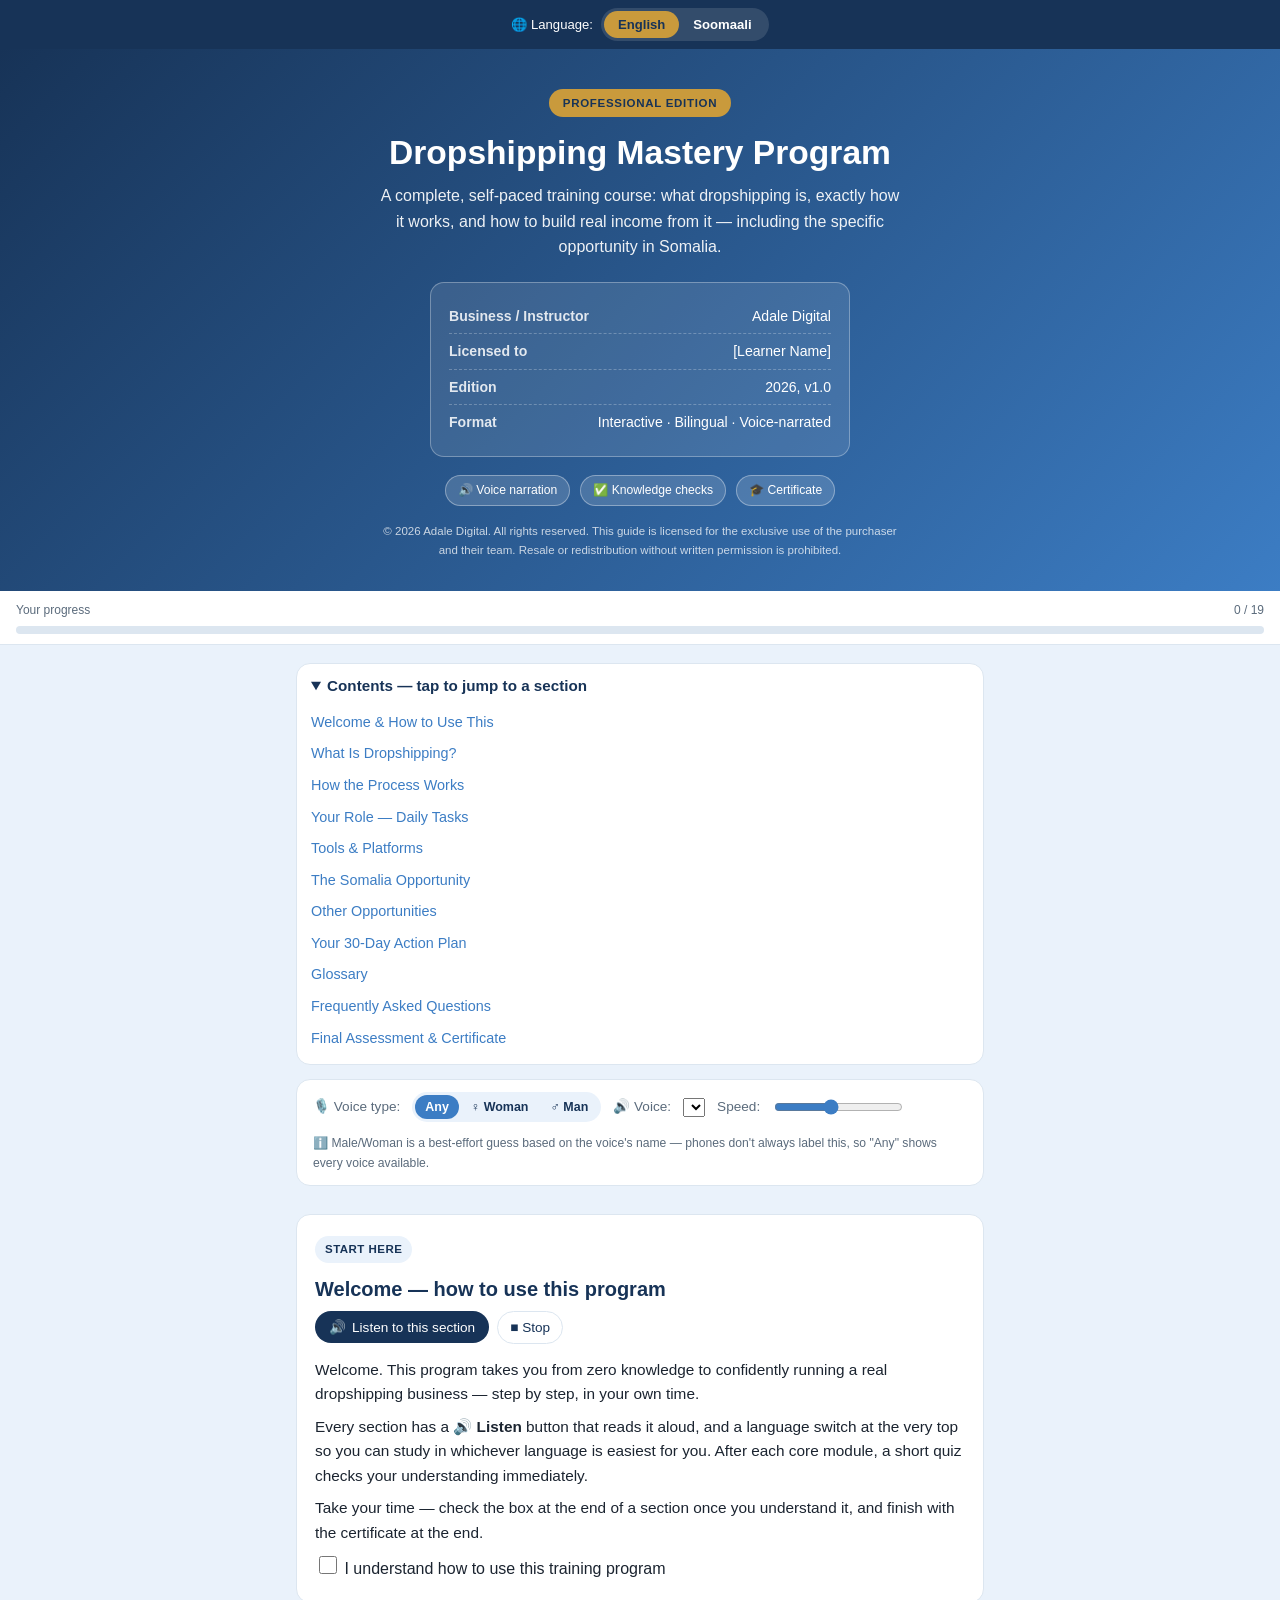
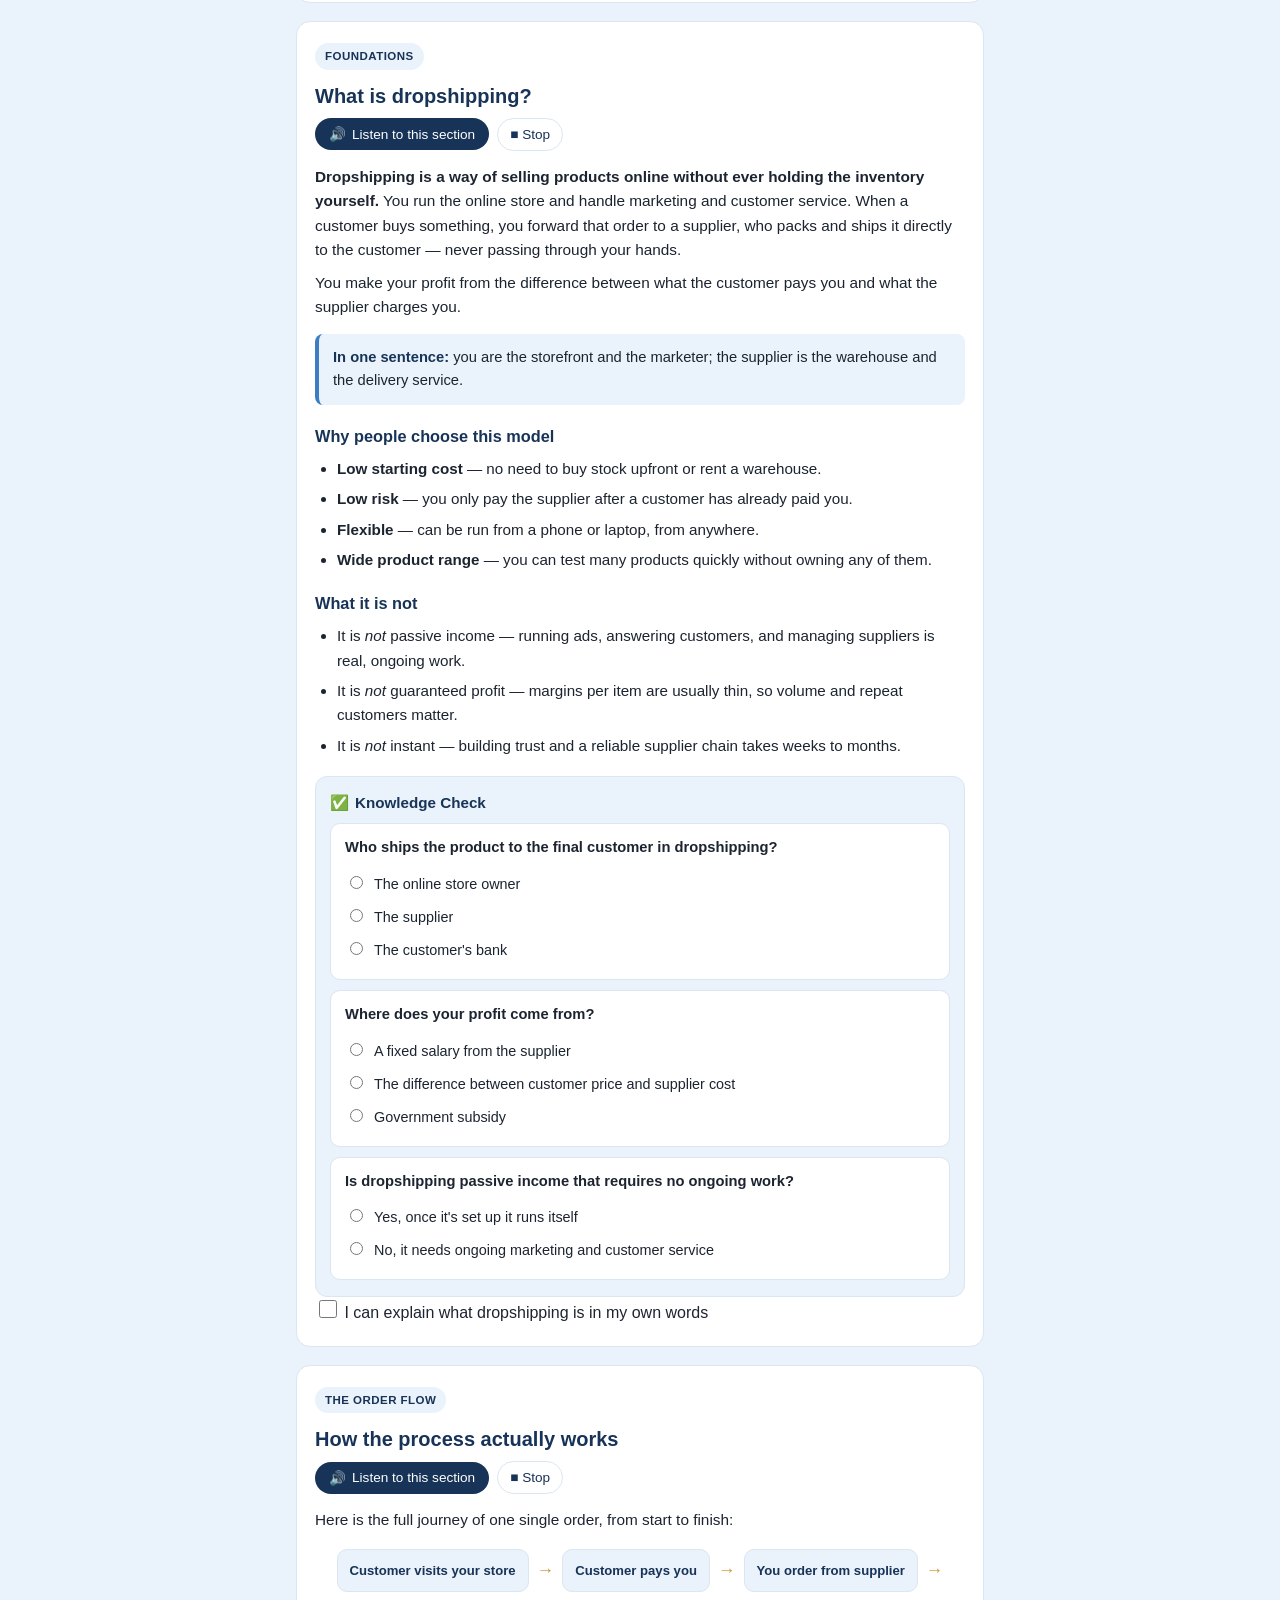
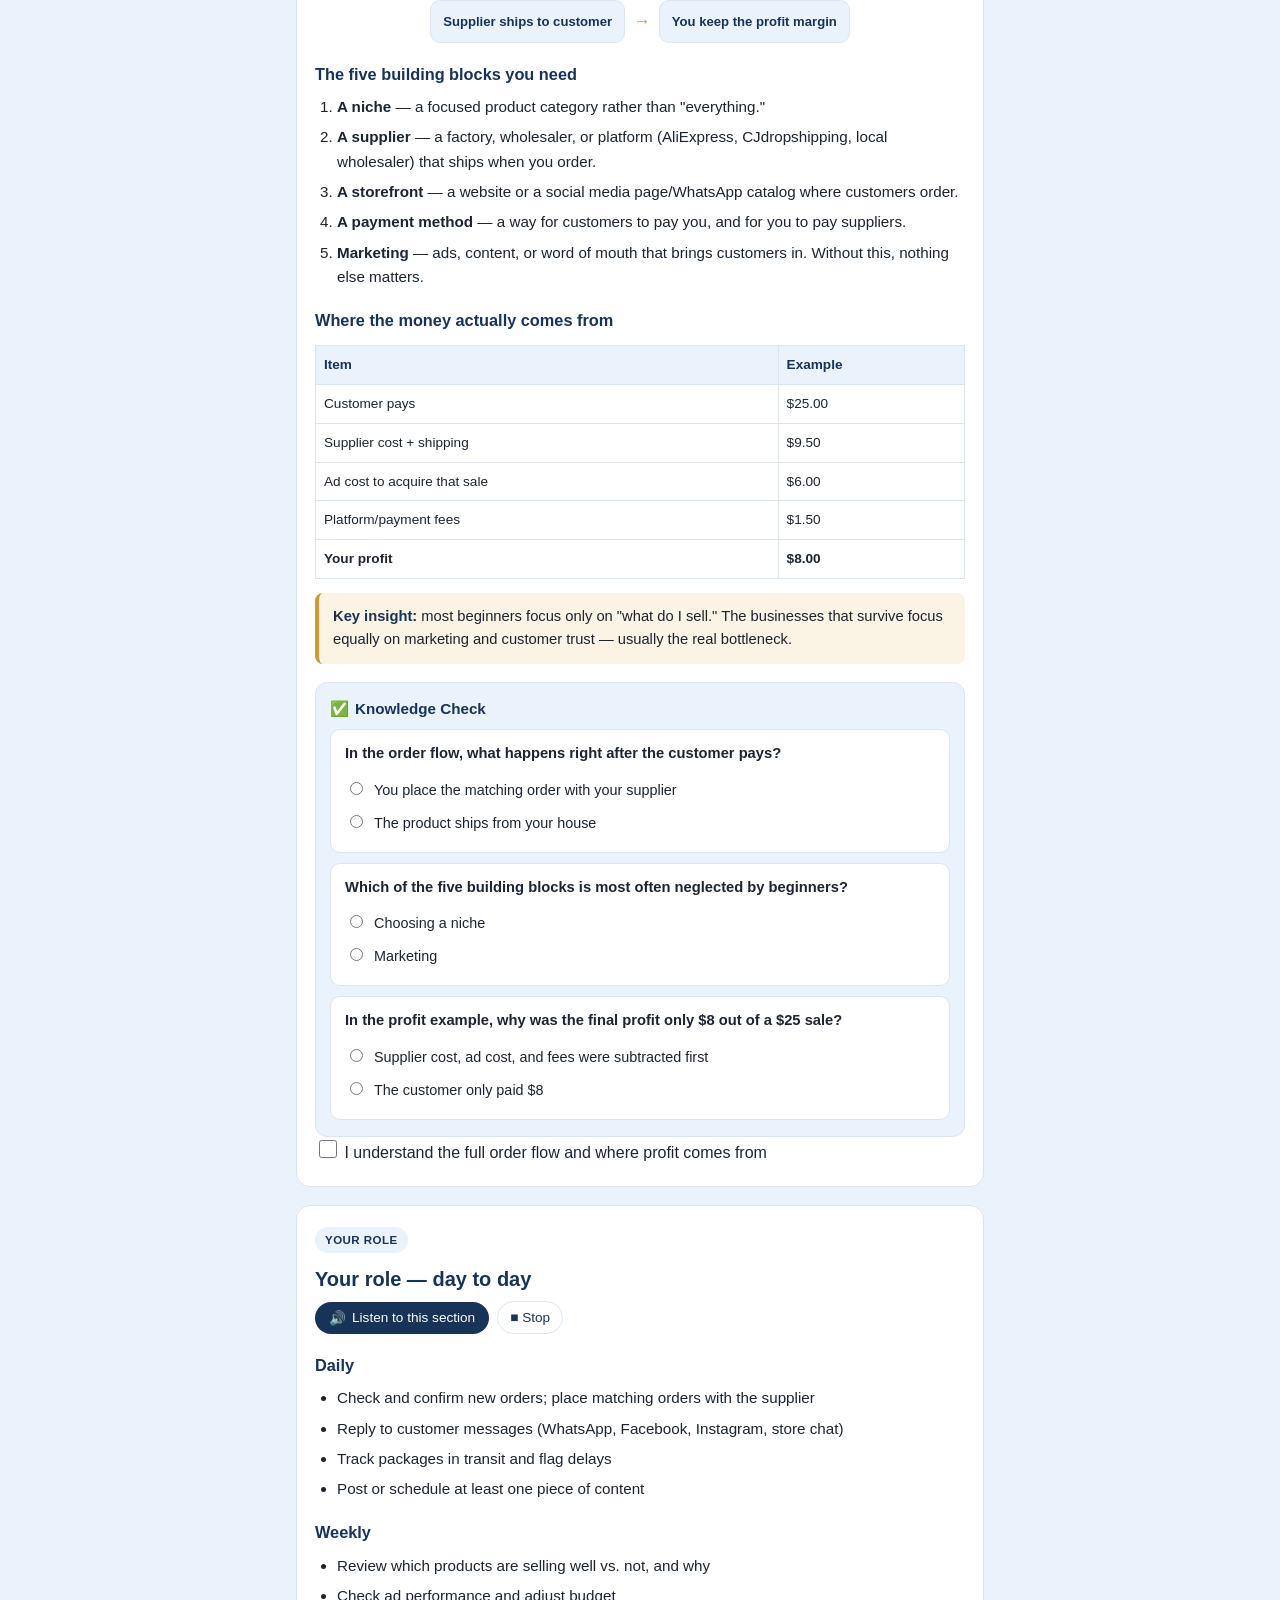
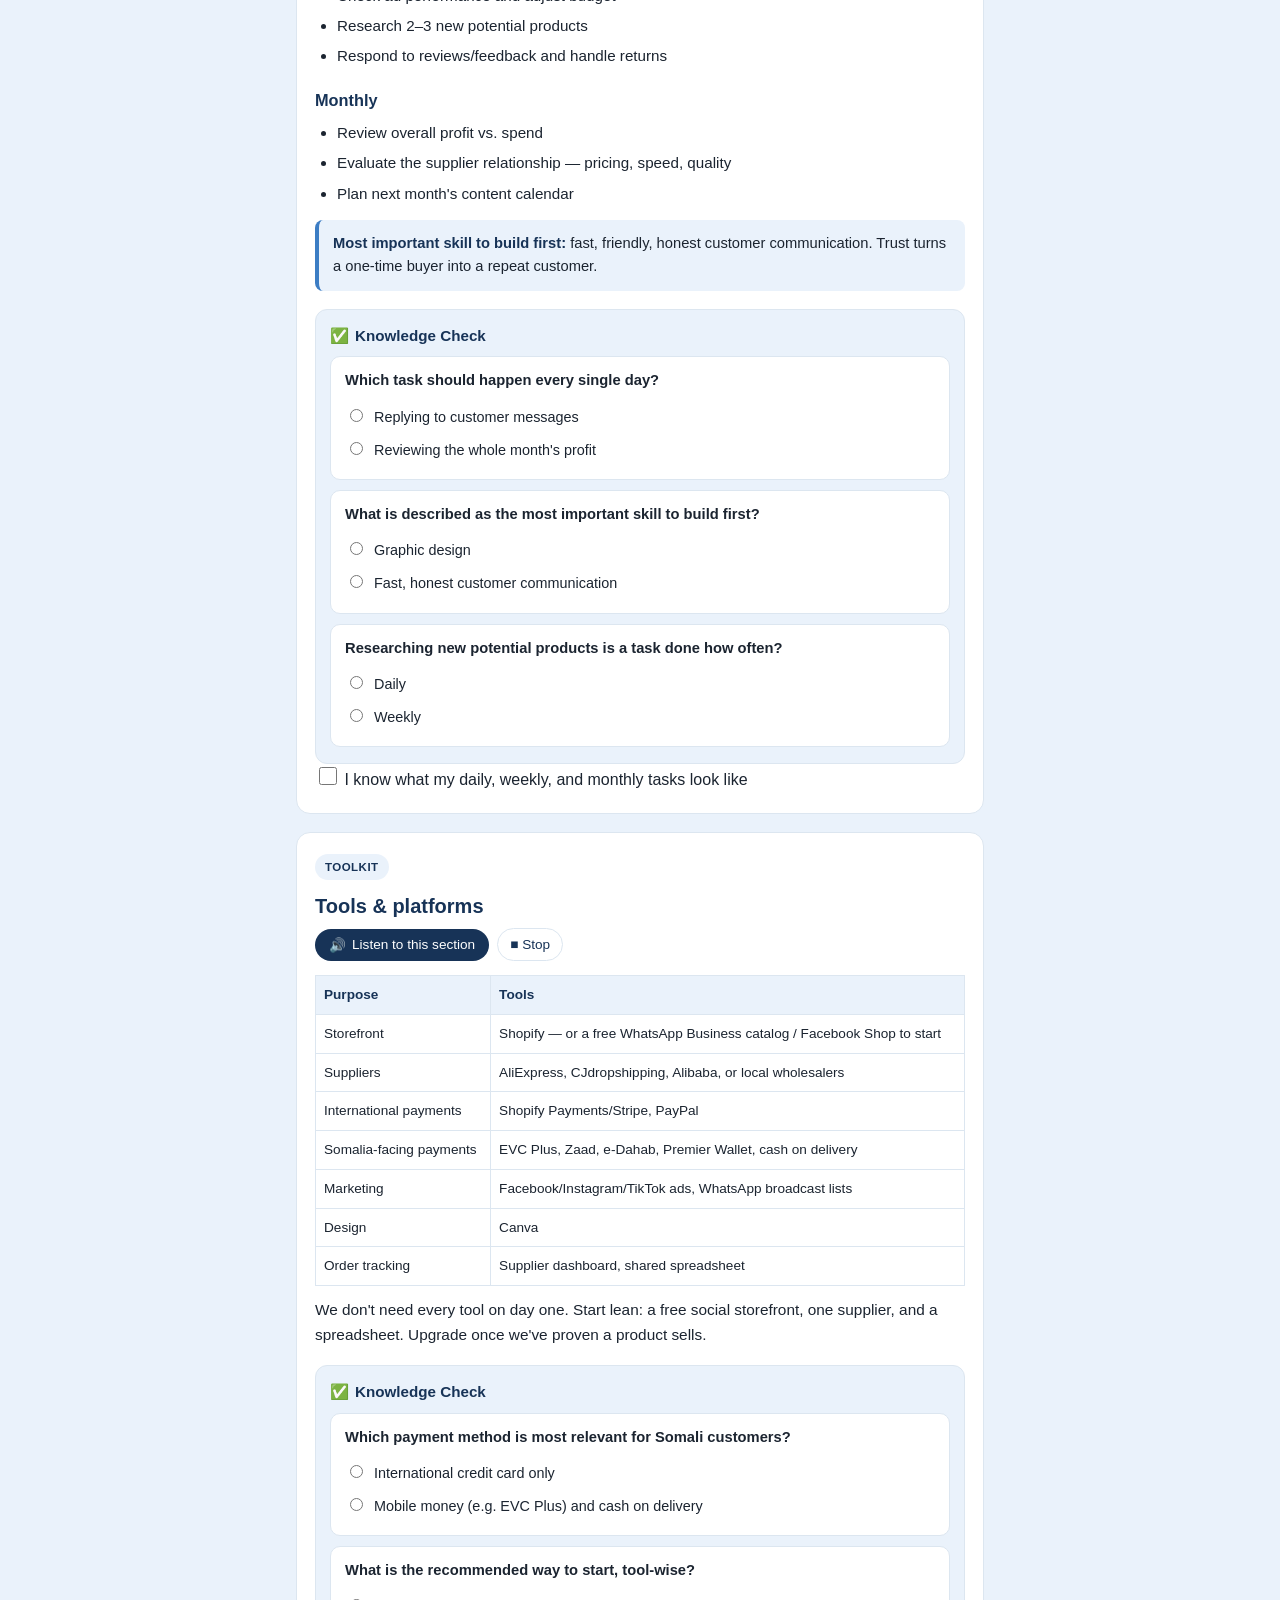
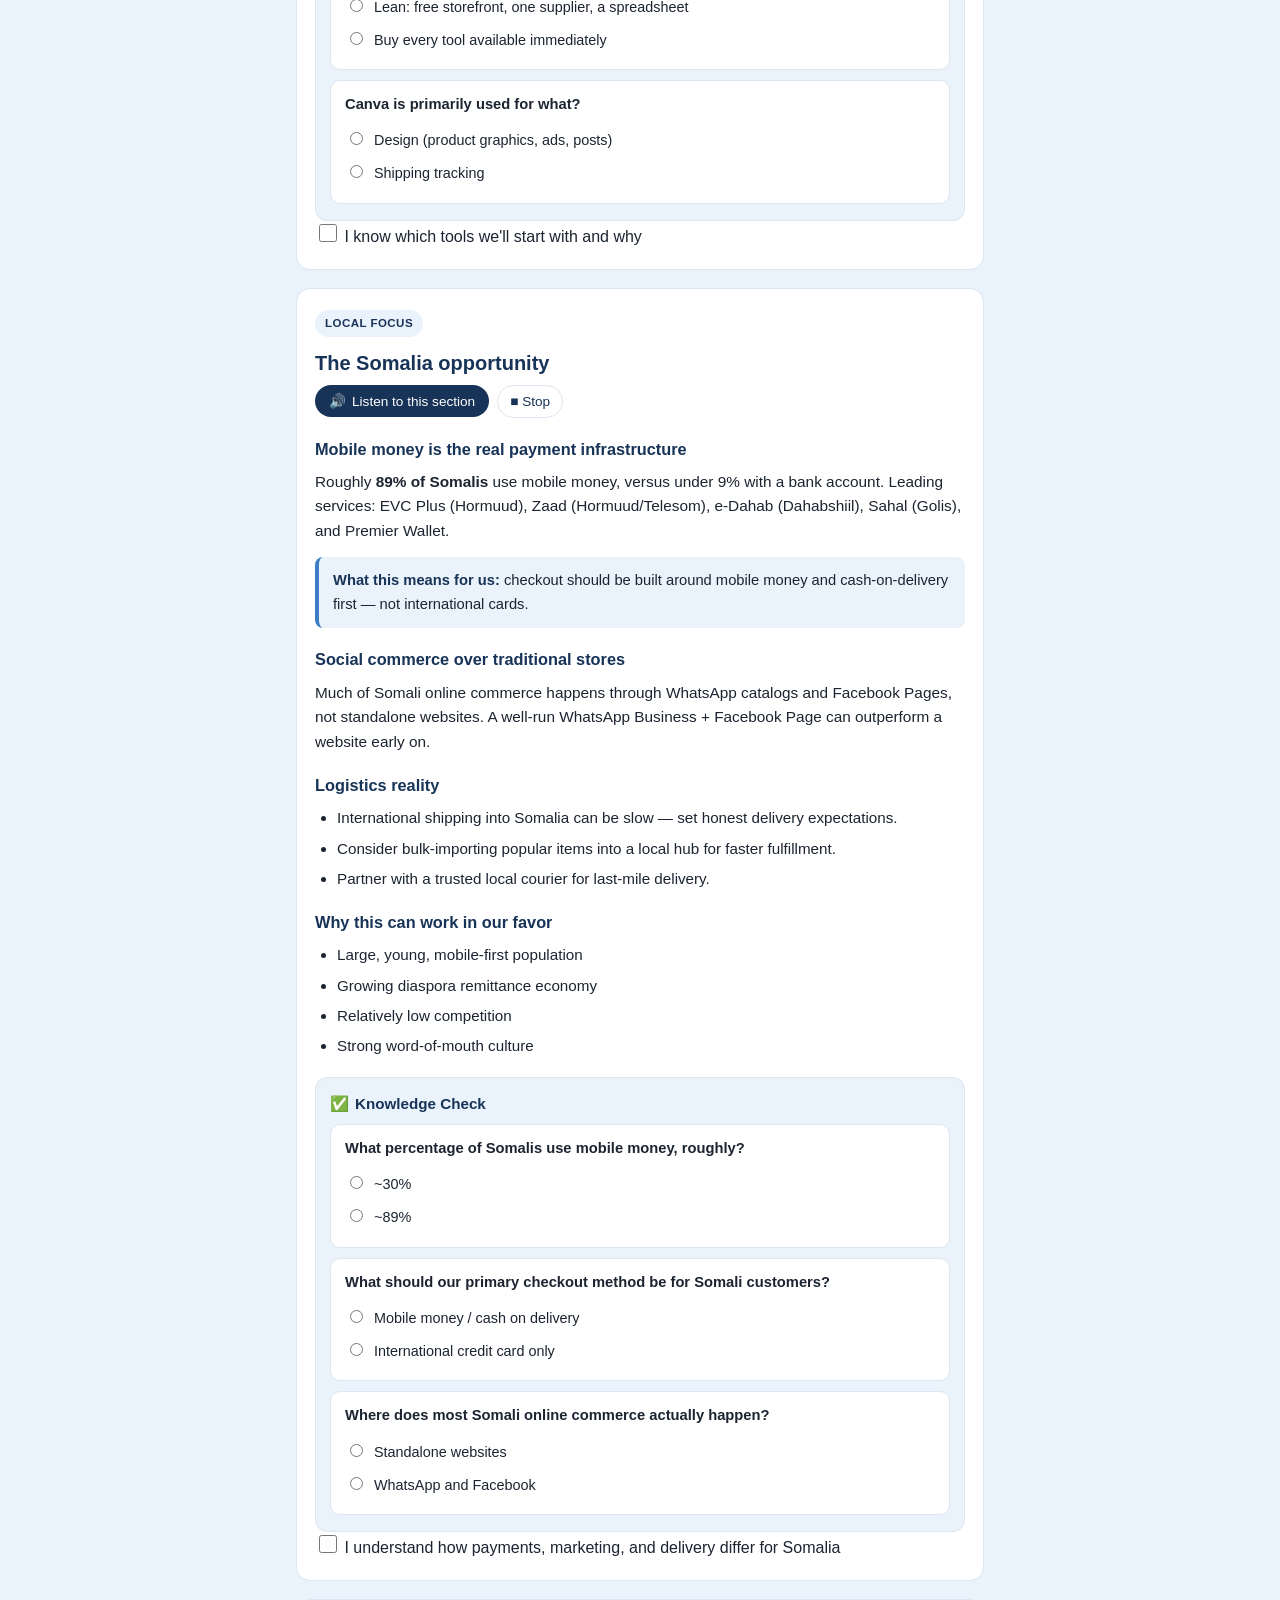
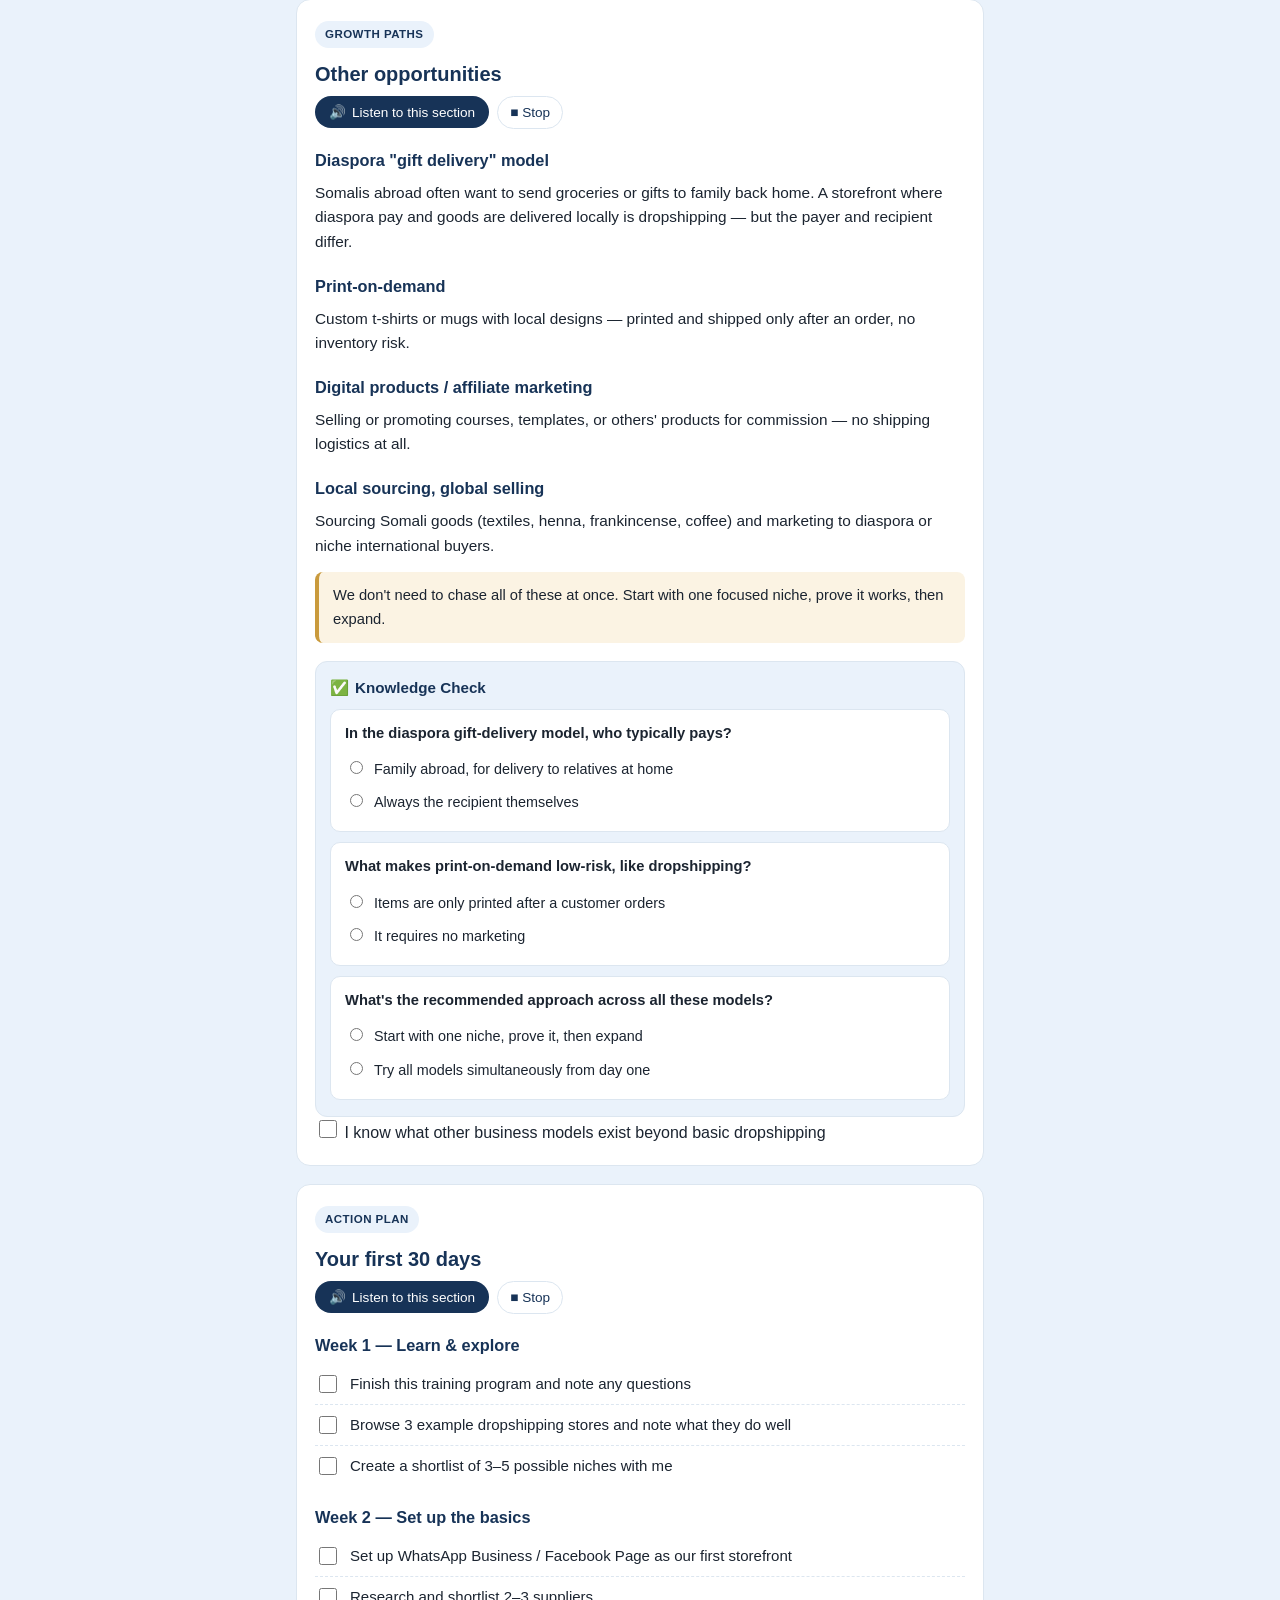
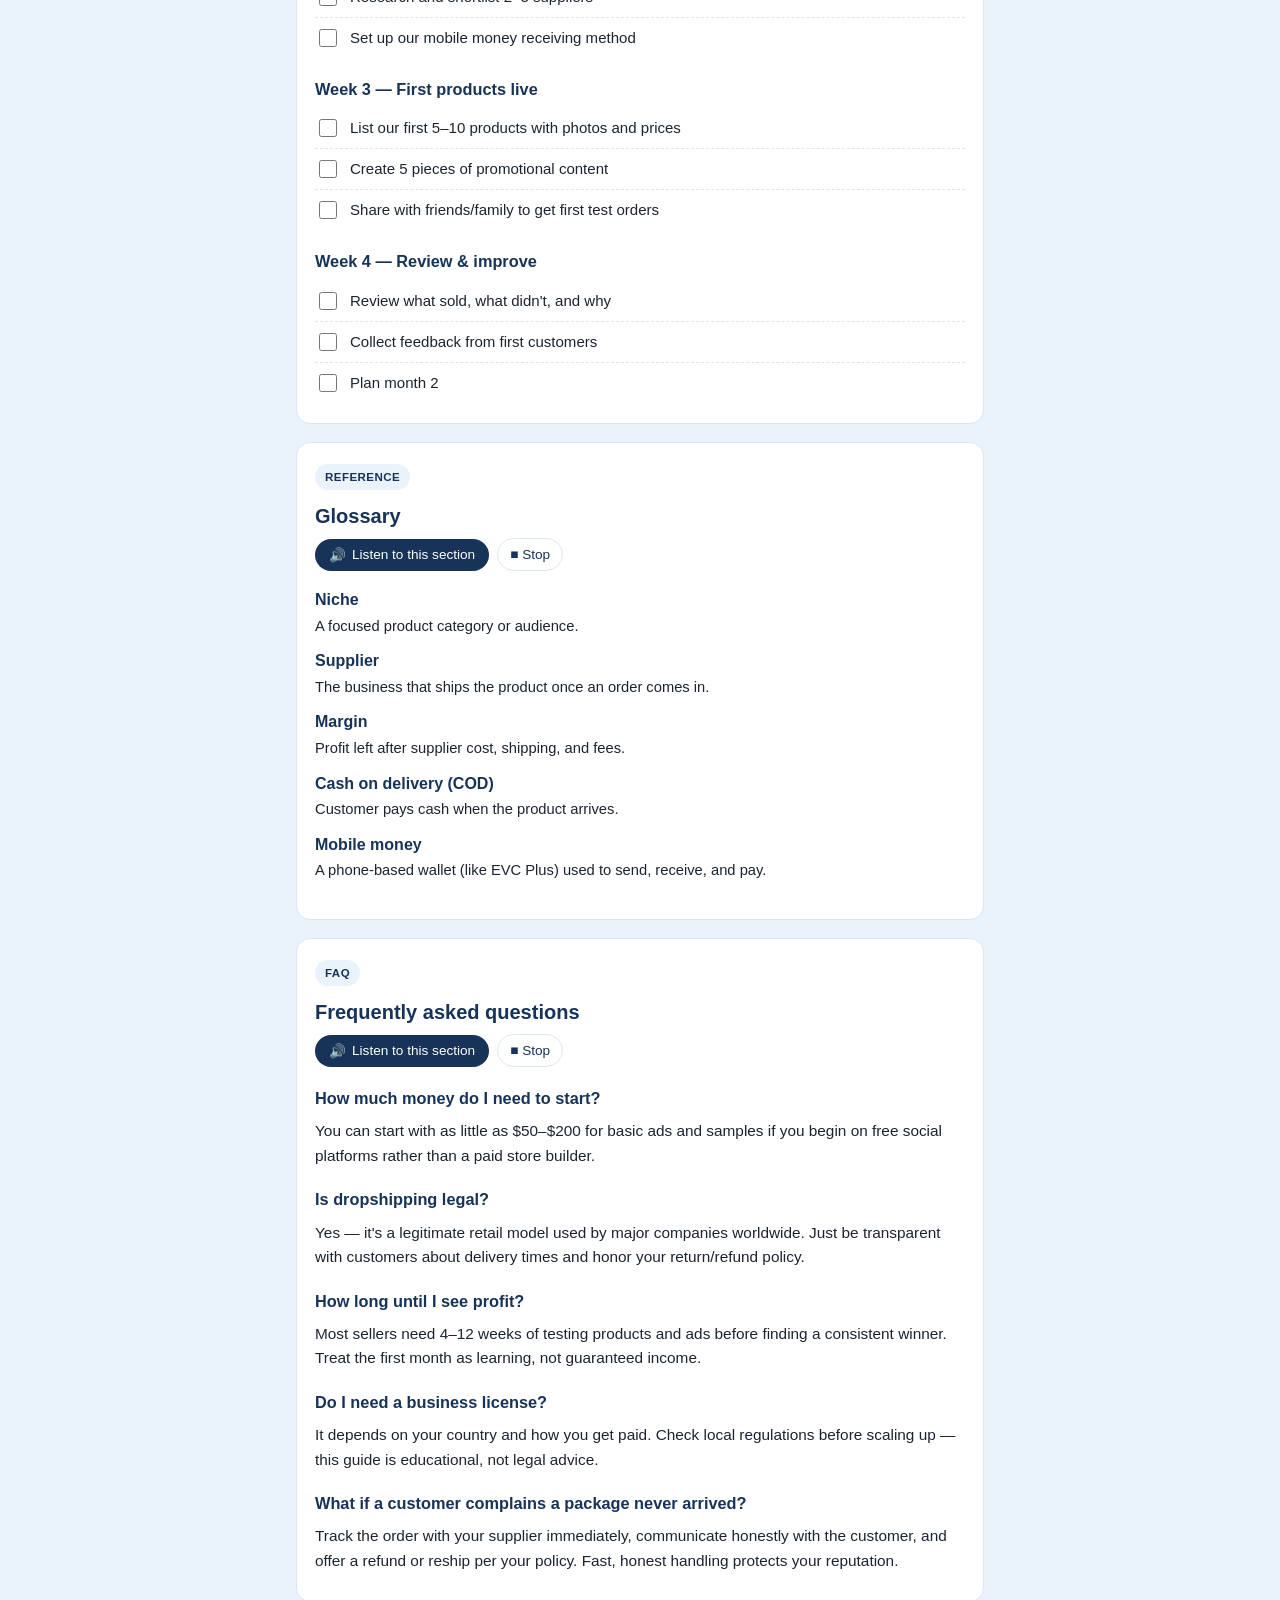
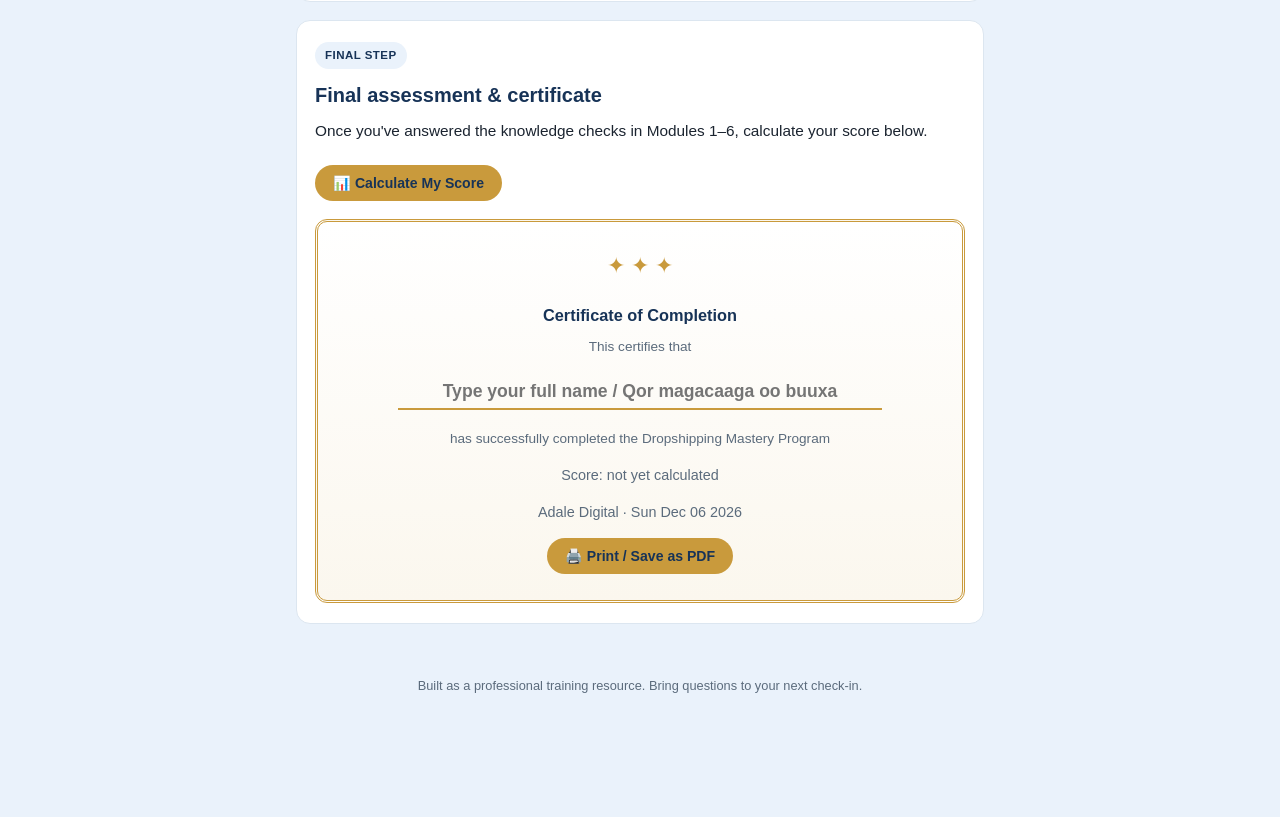
==== commit a367b396: "Add files via upload" ====
--- a/index.html
+++ b/index.html
@@ -226,6 +226,28 @@
     width:100%;
   }
   .voice-note.show{display:block;}
+  #genderNote{color:var(--muted);}
+  .gender-toggle{
+    display:inline-flex;
+    background:var(--sky);
+    border-radius:999px;
+    padding:3px;
+    gap:2px;
+  }
+  .gender-toggle .gbtn{
+    border:none;
+    background:transparent;
+    color:var(--navy);
+    padding:5px 10px;
+    border-radius:999px;
+    font-size:0.78rem;
+    font-weight:600;
+    cursor:pointer;
+  }
+  .gender-toggle .gbtn.active{
+    background:var(--blue);
+    color:var(--white);
+  }
 
   main{
     max-width:720px;
@@ -558,7 +580,7 @@
     <span class="so">Koorso tababar oo dhamaystiran, oo aad la socon karto xawliga aad rabto: waxa dropshipping-ku yahay, sida ay si sax ah u shaqeyso, iyo sida loo dhiso dakhli dhab ah — oo ay ku jiraan fursadaha gaarka ah ee Soomaaliya.</span>
   </p>
   <div class="cover-card">
-    <div class="row"><b class="en">Business / Instructor</b><b class="so">Ganacsiga / Macallinka</b><span>[Your Business Name]</span></div>
+    <div class="row"><b class="en">Business / Instructor</b><b class="so">Ganacsiga / Macallinka</b><span>Adale Digital</span></div>
     <div class="row"><b class="en">Licensed to</b><b class="so">Loo ogolaaday</b><span>[Learner Name]</span></div>
     <div class="row"><b class="en">Edition</b><b class="so">Daabacaadda</b><span>2026, v1.0</span></div>
     <div class="row"><b class="en">Format</b><b class="so">Qaabka</b><span><span class="en">Interactive · Bilingual · Voice-narrated</span><span class="so">Falcelin leh · Laba-luuqadood · Cod lagu akhriyo</span></span></div>
@@ -569,8 +591,8 @@
     <span class="pill">🎓 <span class="en">Certificate</span><span class="so">Shahaado</span></span>
   </div>
   <p class="license-note">
-    <span class="en">© 2026 [Your Business Name]. All rights reserved. This guide is licensed for the exclusive use of the purchaser and their team. Resale or redistribution without written permission is prohibited.</span>
-    <span class="so">© 2026 [Magaca Ganacsigaaga]. Dhammaan xuquuqda way dhowran yihiin. Buugan waxaa loo ogol yahay isticmaalka gadashadiisa iyo kooxdiisa oo keliya. Iib-dib-u-gadis ama faafin la\'aan idan qoraal ah waa mamnuuc.</span>
+    <span class="en">© 2026 Adale Digital. All rights reserved. This guide is licensed for the exclusive use of the purchaser and their team. Resale or redistribution without written permission is prohibited.</span>
+    <span class="so">© 2026 Adale Digital. Dhammaan xuquuqda way dhowran yihiin. Buugan waxaa loo ogol yahay isticmaalka gadashadiisa iyo kooxdiisa oo keliya. Iib-dib-u-gadis ama faafin la\'aan idan qoraal ah waa mamnuuc.</span>
   </p>
 </header>
 
@@ -586,30 +608,40 @@
   <details open>
     <summary><span class="en">Contents — tap to jump to a section</span><span class="so">Waxyaabaha ku jira — taabo si aad u gudubto qaybta</span></summary>
     <ul>
-      <li><a href="#welcome"><span class="en">0. Welcome &amp; How to Use This</span><span class="so">0. Soo Dhawoow &amp; Sida Loo Isticmaalo</span></a></li>
-      <li><a href="#mod1"><span class="en">1. What Is Dropshipping?</span><span class="so">1. Waa Maxay Dropshipping-ku?</span></a></li>
-      <li><a href="#mod2"><span class="en">2. How the Process Actually Works</span><span class="so">2. Sida Habraacu Run Ahaantii u Shaqeeyo</span></a></li>
-      <li><a href="#mod3"><span class="en">3. Your Role — Daily Tasks</span><span class="so">3. Doorkaaga — Hawlaha Maalinlaha ah</span></a></li>
-      <li><a href="#mod4"><span class="en">4. Tools &amp; Platforms</span><span class="so">4. Aaladaha &amp; Barxadaha</span></a></li>
-      <li><a href="#mod5"><span class="en">5. The Somalia Opportunity</span><span class="so">5. Fursadda Soomaaliya</span></a></li>
-      <li><a href="#mod6"><span class="en">6. Other Opportunities</span><span class="so">6. Fursado Kale</span></a></li>
-      <li><a href="#mod7"><span class="en">7. Your 30-Day Checklist</span><span class="so">7. Liiska 30-ka Maalmood</span></a></li>
-      <li><a href="#mod8"><span class="en">8. Glossary</span><span class="so">8. Ereyada Muhiimka ah</span></a></li>
-      <li><a href="#faq"><span class="en">9. FAQ</span><span class="so">9. Su\'aalaha Badanaa La Isweydiiyo</span></a></li>
-      <li><a href="#certificate"><span class="en">10. Final Assessment &amp; Certificate</span><span class="so">10. Imtixaanka Ugu Dambeeya &amp; Shahaadada</span></a></li>
+      <li><a href="#welcome" target="_blank" data-section="welcome"><span class="en">Welcome &amp; How to Use This</span><span class="so">Soo Dhawoow &amp; Sida Loo Isticmaalo</span></a></li>
+      <li><a href="#mod1" target="_blank" data-section="mod1"><span class="en">What Is Dropshipping?</span><span class="so">Waa Maxay Dropshipping-ku?</span></a></li>
+      <li><a href="#mod2" target="_blank" data-section="mod2"><span class="en">How the Process Works</span><span class="so">Sida Habraacu u Shaqeeyo</span></a></li>
+      <li><a href="#mod3" target="_blank" data-section="mod3"><span class="en">Your Role — Daily Tasks</span><span class="so">Doorkaaga — Hawlaha Maalinlaha ah</span></a></li>
+      <li><a href="#mod4" target="_blank" data-section="mod4"><span class="en">Tools &amp; Platforms</span><span class="so">Aaladaha &amp; Barxadaha</span></a></li>
+      <li><a href="#mod5" target="_blank" data-section="mod5"><span class="en">The Somalia Opportunity</span><span class="so">Fursadda Soomaaliya</span></a></li>
+      <li><a href="#mod6" target="_blank" data-section="mod6"><span class="en">Other Opportunities</span><span class="so">Fursado Kale</span></a></li>
+      <li><a href="#mod7" target="_blank" data-section="mod7"><span class="en">Your 30-Day Action Plan</span><span class="so">Qorshaha 30-ka Maalmood</span></a></li>
+      <li><a href="#mod8" target="_blank" data-section="mod8"><span class="en">Glossary</span><span class="so">Ereyada Muhiimka ah</span></a></li>
+      <li><a href="#faq" target="_blank" data-section="faq"><span class="en">Frequently Asked Questions</span><span class="so">Su\'aalaha Badanaa La Isweydiiyo</span></a></li>
+      <li><a href="#certificate" target="_blank" data-section="certificate"><span class="en">Final Assessment &amp; Certificate</span><span class="so">Imtixaanka Ugu Dambeeya &amp; Shahaadada</span></a></li>
     </ul>
   </details>
 </nav>
 
 <div class="voice-settings">
   <div class="voice-settings-inner">
+    <span>🎙️ <span class="en">Voice type</span><span class="so">Nooca Codka</span>:</span>
+    <div class="gender-toggle">
+      <button type="button" class="gbtn active" data-gender="any" onclick="setGender('any')"><span class="en">Any</span><span class="so">Dhammaan</span></button>
+      <button type="button" class="gbtn" data-gender="female" onclick="setGender('female')">♀ <span class="en">Woman</span><span class="so">Dumar</span></button>
+      <button type="button" class="gbtn" data-gender="male" onclick="setGender('male')">♂ <span class="en">Man</span><span class="so">Rag</span></button>
+    </div>
     <span>🔊 <span class="en">Voice</span><span class="so">Cod</span>:</span>
     <select id="voiceSelect"></select>
     <span><span class="en">Speed</span><span class="so">Xawli</span>:</span>
     <input type="range" id="rateRange" min="0.6" max="1.3" step="0.1" value="0.9">
     <div class="voice-note" id="voiceNote">
-      <span class="en">⚠️ No Somali voice found on this device — narration will use the closest available voice. Somali text still displays correctly.</span>
-      <span class="so">⚠️ Qalabkan cod Soomaali ah lama helin — akhriska wuxuu isticmaali doonaa codka ugu dhow ee la heli karo. Qoraalka Soomaaliga ahi si sax ah ayuu u muuqan doonaa.</span>
+      <span class="en">⚠️ This device has no Somali voice installed, so narration falls back to the closest available voice and will mispronounce Somali words. Somali text still displays correctly regardless. For accurate Somali pronunciation, check your phone's Settings → Accessibility → Text-to-Speech for a downloadable Somali voice pack (availability varies by device).</span>
+      <span class="so">⚠️ Qalabkan cod Soomaali ah lama helin, marka akhriska wuxuu isticmaali doonaa codka ugu dhow ee la heli karo oo si sax ah uma dhawaaqi doono ereyada Soomaaliga. Qoraalka Soomaaliga ahi si sax ah ayuu u muuqan doonaa si kastaba ha ahaatee. Si loo helo dhawaaq sax ah, hubi Settings → Accessibility → Text-to-Speech taleefankaaga haddii cod Soomaali ah la soo dejin karo (waxay ku xiran tahay nooca qalabka).</span>
+    </div>
+    <div class="voice-note show" id="genderNote">
+      <span class="en">ℹ️ Male/Woman is a best-effort guess based on the voice's name — phones don't always label this, so "Any" shows every voice available.</span>
+      <span class="so">ℹ️ Rag/Dumar waa qiyaas ugu wanaagsan oo ku salaysan magaca codka — taleefanadu had iyo jeer ma calaamadiyaan tan, marka "Dhammaan" wuxuu tusayaa dhammaan codadka la heli karo.</span>
     </div>
   </div>
 </div>
@@ -618,7 +650,7 @@
 
   <section class="module" id="welcome">
     <span class="tag"><span class="en">Start Here</span><span class="so">Ka Bilow Halkan</span></span>
-    <h2><span class="en">0. Welcome — how to use this program</span><span class="so">0. Soo Dhawoow — sida loo isticmaalo barnaamijkan</span></h2>
+    <h2><span class="en">Welcome — how to use this program</span><span class="so">Soo Dhawoow — sida loo isticmaalo barnaamijkan</span></h2>
     <div class="listen-row">
       <button class="listen-btn" data-target="welcome-text">🔊 <span class="en">Listen to this section</span><span class="so">Dhegayso qaybtan</span></button>
       <button class="stop-btn" onclick="stopSpeech()">■ <span class="en">Stop</span><span class="so">Jooji</span></button>
@@ -638,8 +670,8 @@
   </section>
 
   <section class="module" id="mod1">
-    <span class="tag"><span class="en">Module 1</span><span class="so">Qaybta 1aad</span></span>
-    <h2><span class="en">1. What is dropshipping?</span><span class="so">1. Waa maxay dropshipping-ku?</span></h2>
+    <span class="tag"><span class="en">Foundations</span><span class="so">Aasaaska</span></span>
+    <h2><span class="en">What is dropshipping?</span><span class="so">Waa maxay dropshipping-ku?</span></h2>
     <div class="listen-row">
       <button class="listen-btn" data-target="mod1-text">🔊 <span class="en">Listen to this section</span><span class="so">Dhegayso qaybtan</span></button>
       <button class="stop-btn" onclick="stopSpeech()">■ <span class="en">Stop</span><span class="so">Jooji</span></button>
@@ -703,8 +735,8 @@
         <div class="feedback">
           <span class="en correct-msg">✅ Correct — that gap is your margin.</span>
           <span class="so correct-msg">✅ Sax — farqigaas waa faa'iidadaada.</span>
-          <span class="en incorrect-msg">❌ Not quite — review the profit example in Module 2.</span>
-          <span class="so incorrect-msg">❌ Maaha sax — dib u eeg tusaalaha faa'iidada ee Qaybta 2aad.</span>
+          <span class="en incorrect-msg">❌ Not quite — review the profit example in "How the Process Works."</span>
+          <span class="so incorrect-msg">❌ Maaha sax — dib u eeg tusaalaha faa'iidada ee "Sida Habraacu u Shaqeeyo."</span>
         </div>
       </div>
       <div class="quiz-q">
@@ -727,8 +759,8 @@
   </section>
 
   <section class="module" id="mod2">
-    <span class="tag"><span class="en">Module 2</span><span class="so">Qaybta 2aad</span></span>
-    <h2><span class="en">2. How the process actually works</span><span class="so">2. Sida habraacu run ahaantii u shaqeeyo</span></h2>
+    <span class="tag"><span class="en">The Order Flow</span><span class="so">Socodka Dalabka</span></span>
+    <h2><span class="en">How the process actually works</span><span class="so">Sida habraacu run ahaantii u shaqeeyo</span></h2>
     <div class="listen-row">
       <button class="listen-btn" data-target="mod2-text">🔊 <span class="en">Listen to this section</span><span class="so">Dhegayso qaybtan</span></button>
       <button class="stop-btn" onclick="stopSpeech()">■ <span class="en">Stop</span><span class="so">Jooji</span></button>
@@ -737,11 +769,11 @@
       <p class="en">Here is the full journey of one single order, from start to finish:</p>
       <p class="so">Kani waa safarka buuxa ee hal dalab, bilowga ilaa dhamaadka:</p>
       <div class="flow">
-        <div class="box"><span class="en">1. Customer visits your store</span><span class="so">1. Macmiilku booqdaa dukaankaaga</span></div><span class="arrow">→</span>
-        <div class="box"><span class="en">2. Customer pays you</span><span class="so">2. Macmiilku kuu bixiyaa</span></div><span class="arrow">→</span>
-        <div class="box"><span class="en">3. You order from supplier</span><span class="so">3. Waxaad ka dalbataa alaab-siiyaha</span></div><span class="arrow">→</span>
-        <div class="box"><span class="en">4. Supplier ships to customer</span><span class="so">4. Alaab-siiyuhu u diraa macmiilka</span></div><span class="arrow">→</span>
-        <div class="box"><span class="en">5. You keep the profit margin</span><span class="so">5. Waxaad hayataa faa'iidada</span></div>
+        <div class="box"><span class="en">Customer visits your store</span><span class="so">Macmiilku booqdaa dukaankaaga</span></div><span class="arrow">→</span>
+        <div class="box"><span class="en">Customer pays you</span><span class="so">Macmiilku kuu bixiyaa</span></div><span class="arrow">→</span>
+        <div class="box"><span class="en">You order from supplier</span><span class="so">Waxaad ka dalbataa alaab-siiyaha</span></div><span class="arrow">→</span>
+        <div class="box"><span class="en">Supplier ships to customer</span><span class="so">Alaab-siiyuhu u diraa macmiilka</span></div><span class="arrow">→</span>
+        <div class="box"><span class="en">You keep the profit margin</span><span class="so">Waxaad hayataa faa'iidada</span></div>
       </div>
       <h3><span class="en">The five building blocks you need</span><span class="so">Shanta walxood ee aad u baahan tahay</span></h3>
       <ol class="en">
@@ -817,8 +849,8 @@
   </section>
 
   <section class="module" id="mod3">
-    <span class="tag"><span class="en">Module 3</span><span class="so">Qaybta 3aad</span></span>
-    <h2><span class="en">3. Your role — day to day</span><span class="so">3. Doorkaaga — maalin walba</span></h2>
+    <span class="tag"><span class="en">Your Role</span><span class="so">Doorkaaga</span></span>
+    <h2><span class="en">Your role — day to day</span><span class="so">Doorkaaga — maalin walba</span></h2>
     <div class="listen-row">
       <button class="listen-btn" data-target="mod3-text">🔊 <span class="en">Listen to this section</span><span class="so">Dhegayso qaybtan</span></button>
       <button class="stop-btn" onclick="stopSpeech()">■ <span class="en">Stop</span><span class="so">Jooji</span></button>
@@ -910,8 +942,8 @@
   </section>
 
   <section class="module" id="mod4">
-    <span class="tag"><span class="en">Module 4</span><span class="so">Qaybta 4aad</span></span>
-    <h2><span class="en">4. Tools &amp; platforms</span><span class="so">4. Aaladaha &amp; barxadaha</span></h2>
+    <span class="tag"><span class="en">Toolkit</span><span class="so">Aaladaha</span></span>
+    <h2><span class="en">Tools &amp; platforms</span><span class="so">Aaladaha &amp; barxadaha</span></h2>
     <div class="listen-row">
       <button class="listen-btn" data-target="mod4-text">🔊 <span class="en">Listen to this section</span><span class="so">Dhegayso qaybtan</span></button>
       <button class="stop-btn" onclick="stopSpeech()">■ <span class="en">Stop</span><span class="so">Jooji</span></button>
@@ -972,8 +1004,8 @@
   </section>
 
   <section class="module" id="mod5">
-    <span class="tag"><span class="en">Module 5 — Local Focus</span><span class="so">Qaybta 5aad — Diirad Maxalli ah</span></span>
-    <h2><span class="en">5. The Somalia opportunity</span><span class="so">5. Fursadda Soomaaliya</span></h2>
+    <span class="tag"><span class="en">Local Focus</span><span class="so">Diirad Maxalli ah</span></span>
+    <h2><span class="en">The Somalia opportunity</span><span class="so">Fursadda Soomaaliya</span></h2>
     <div class="listen-row">
       <button class="listen-btn" data-target="mod5-text">🔊 <span class="en">Listen to this section</span><span class="so">Dhegayso qaybtan</span></button>
       <button class="stop-btn" onclick="stopSpeech()">■ <span class="en">Stop</span><span class="so">Jooji</span></button>
@@ -1056,8 +1088,8 @@
   </section>
 
   <section class="module" id="mod6">
-    <span class="tag"><span class="en">Module 6</span><span class="so">Qaybta 6aad</span></span>
-    <h2><span class="en">6. Other opportunities</span><span class="so">6. Fursado kale</span></h2>
+    <span class="tag"><span class="en">Growth Paths</span><span class="so">Fursado Kordhin</span></span>
+    <h2><span class="en">Other opportunities</span><span class="so">Fursado kale</span></h2>
     <div class="listen-row">
       <button class="listen-btn" data-target="mod6-text">🔊 <span class="en">Listen to this section</span><span class="so">Dhegayso qaybtan</span></button>
       <button class="stop-btn" onclick="stopSpeech()">■ <span class="en">Stop</span><span class="so">Jooji</span></button>
@@ -1120,8 +1152,8 @@
   </section>
 
   <section class="module" id="mod7">
-    <span class="tag"><span class="en">Module 7 — Action Plan</span><span class="so">Qaybta 7aad — Qorshaha Ficilka</span></span>
-    <h2><span class="en">7. Your first 30 days</span><span class="so">7. 30-kii maalmood ee ugu horreysa</span></h2>
+    <span class="tag"><span class="en">Action Plan</span><span class="so">Qorshaha Ficilka</span></span>
+    <h2><span class="en">Your first 30 days</span><span class="so">30-kii maalmood ee ugu horreysa</span></h2>
     <div class="listen-row">
       <button class="listen-btn" data-target="mod7-text">🔊 <span class="en">Listen to this section</span><span class="so">Dhegayso qaybtan</span></button>
       <button class="stop-btn" onclick="stopSpeech()">■ <span class="en">Stop</span><span class="so">Jooji</span></button>
@@ -1156,7 +1188,7 @@
 
   <section class="module" id="mod8">
     <span class="tag"><span class="en">Reference</span><span class="so">Tixraac</span></span>
-    <h2><span class="en">8. Glossary</span><span class="so">8. Ereyada Muhiimka ah</span></h2>
+    <h2><span class="en">Glossary</span><span class="so">Ereyada Muhiimka ah</span></h2>
     <div class="listen-row">
       <button class="listen-btn" data-target="mod8-text">🔊 <span class="en">Listen to this section</span><span class="so">Dhegayso qaybtan</span></button>
       <button class="stop-btn" onclick="stopSpeech()">■ <span class="en">Stop</span><span class="so">Jooji</span></button>
@@ -1176,8 +1208,8 @@
   </section>
 
   <section class="module" id="faq">
-    <span class="tag"><span class="en">Module 9 — FAQ</span><span class="so">Qaybta 9aad — Su'aalaha</span></span>
-    <h2><span class="en">9. Frequently asked questions</span><span class="so">9. Su'aalaha badanaa la isweydiiyo</span></h2>
+    <span class="tag"><span class="en">FAQ</span><span class="so">Su'aalaha</span></span>
+    <h2><span class="en">Frequently asked questions</span><span class="so">Su'aalaha badanaa la isweydiiyo</span></h2>
     <div class="listen-row">
       <button class="listen-btn" data-target="faq-text">🔊 <span class="en">Listen to this section</span><span class="so">Dhegayso qaybtan</span></button>
       <button class="stop-btn" onclick="stopSpeech()">■ <span class="en">Stop</span><span class="so">Jooji</span></button>
@@ -1208,7 +1240,7 @@
 
   <section class="module" id="certificate">
     <span class="tag"><span class="en">Final Step</span><span class="so">Tallaabada Ugu Dambeeysa</span></span>
-    <h2><span class="en">10. Final assessment &amp; certificate</span><span class="so">10. Imtixaanka ugu dambeeya &amp; shahaadada</span></h2>
+    <h2><span class="en">Final assessment &amp; certificate</span><span class="so">Imtixaanka ugu dambeeya &amp; shahaadada</span></h2>
     <p class="en">Once you've answered the knowledge checks in Modules 1–6, calculate your score below.</p>
     <p class="so">Marka aad ka jawaabto imtixaanada Qaybaha 1-6, xisaabi dhibcahaaga hoos.</p>
     <button class="print-btn" onclick="calcScore()">📊 <span class="en">Calculate My Score</span><span class="so">Xisaabi Dhibcahayga</span></button>
@@ -1223,14 +1255,12 @@
       <p class="en" style="font-size:0.85rem;color:var(--muted);">has successfully completed the Dropshipping Mastery Program</p>
       <p class="so" style="font-size:0.85rem;color:var(--muted);">uu si guul leh u dhammaystiray Barnaamijka Xirfadeed ee Dropshipping-ka</p>
       <div class="scoreline" id="certScoreline"><span class="en">Score: not yet calculated</span><span class="so">Dhibco: weli lama xisaabin</span></div>
-      <div class="scoreline">[Your Business Name] · <span id="certDate"></span></div>
+      <div class="scoreline">Adale Digital · <span id="certDate"></span></div>
       <button class="print-btn" onclick="window.print()">🖨️ <span class="en">Print / Save as PDF</span><span class="so">Daabac / Kaydi PDF</span></button>
     </div>
   </section>
 
 </main>
-
-<button class="fab" id="fabPlayAll">🔊 <span class="en">Listen to page</span><span class="so">Dhegayso boggan</span></button>
 
 <footer>
   <span class="en">Built as a professional training resource. Bring questions to your next check-in.</span>
@@ -1292,7 +1322,7 @@
     if(answered < total){
       msg = lang === 'so'
         ? ('Waxaad ka jawaabtay ' + answered + ' / ' + total + ' su\'aalood. Fadlan dhammaystir dhammaan imtixaanada qaybaha 1-6 ka hor.')
-        : ('You\'ve answered ' + answered + ' / ' + total + ' questions. Please finish all Module 1–6 quizzes first.');
+        : ('You\'ve answered ' + answered + ' / ' + total + ' questions. Please finish all the module quizzes first.');
     } else {
       msg = lang === 'so'
         ? ('Dhibcahaaga: ' + correct + ' / ' + total + ' (' + pct + '%)')
@@ -1308,33 +1338,57 @@
 
   // ---------- Text-to-speech ----------
   let voices = [];
+  let genderFilter = 'any';
   const voiceSelect = document.getElementById('voiceSelect');
   const rateRange = document.getElementById('rateRange');
   const voiceNote = document.getElementById('voiceNote');
   let currentBtn = null;
 
+  const FEMALE_HINTS = ['female','samantha','victoria','karen','moira','tessa','fiona','zira','susan','allison','ava','samira','salli','joanna','kendra','kimberly','amy','emma','ivy','salma','laila'];
+  const MALE_HINTS = ['male','alex','daniel','fred','thomas','david','mark','james','george','arthur','oliver','ryan','justin','matthew','majed','tarik'];
+  function detectGender(voice){
+    const n = (voice.name || '').toLowerCase();
+    if(FEMALE_HINTS.some(h => n.includes(h))) return 'female';
+    if(MALE_HINTS.some(h => n.includes(h))) return 'male';
+    return 'unknown';
+  }
+
+  function setGender(g){
+    genderFilter = g;
+    document.querySelectorAll('.gbtn').forEach(b => b.classList.toggle('active', b.dataset.gender === g));
+    refreshVoiceList();
+  }
+
   function refreshVoiceList(){
     if(!voices.length) return;
     const lang = document.documentElement.getAttribute('data-lang');
     voiceSelect.innerHTML = '';
-    voices.forEach((v, i) => {
+
+    let pool = voices.map((v, i) => ({v, i}));
+    if(genderFilter !== 'any'){
+      const filtered = pool.filter(p => detectGender(p.v) === genderFilter);
+      if(filtered.length) pool = filtered; // fall back to full list if none match, rather than showing empty
+    }
+
+    pool.forEach(p => {
       const opt = document.createElement('option');
-      opt.value = i;
-      opt.textContent = v.name + ' (' + v.lang + ')';
+      opt.value = p.i;
+      opt.textContent = p.v.name + ' (' + p.v.lang + ')';
       voiceSelect.appendChild(opt);
     });
+
     if(lang === 'so'){
-      const soIdx = voices.findIndex(v => v.lang && v.lang.toLowerCase().startsWith('so'));
-      if(soIdx >= 0){
-        voiceSelect.value = soIdx;
+      const soMatch = pool.find(p => p.v.lang && p.v.lang.toLowerCase().startsWith('so'));
+      if(soMatch){
+        voiceSelect.value = soMatch.i;
         voiceNote.classList.remove('show');
       } else {
         voiceNote.classList.add('show');
       }
     } else {
       voiceNote.classList.remove('show');
-      const enIdx = voices.findIndex(v => v.lang && v.lang.startsWith('en'));
-      if(enIdx >= 0) voiceSelect.value = enIdx;
+      const enMatch = pool.find(p => p.v.lang && p.v.lang.startsWith('en'));
+      if(enMatch) voiceSelect.value = enMatch.i;
     }
   }
   function populateVoices(){
@@ -1345,13 +1399,12 @@
     populateVoices();
     speechSynthesis.onvoiceschanged = populateVoices;
   } else {
-    document.querySelectorAll('.listen-btn, #fabPlayAll').forEach(b => { b.disabled = true; });
+    document.querySelectorAll('.listen-btn').forEach(b => { b.disabled = true; });
   }
 
   function stopSpeech(){
     speechSynthesis.cancel();
     if(currentBtn){ currentBtn.classList.remove('playing'); }
-    document.getElementById('fabPlayAll').classList.remove('playing');
     currentBtn = null;
   }
 
@@ -1376,9 +1429,19 @@
     });
   });
 
-  document.getElementById('fabPlayAll').addEventListener('click', function(){
-    if(this.classList.contains('playing')){ stopSpeech(); return; }
-    speakText(document.querySelector('main').innerText, this);
+  // ---------- Open each section in its own new window/tab ----------
+  function openSection(event, id){
+    event.preventDefault();
+    const baseUrl = window.location.href.split('#')[0];
+    const win = window.open(baseUrl + '#' + id, '_blank');
+    if(!win){
+      // Popup blocked (common inside embedded/sandboxed previews) — fall back to jumping in-page.
+      window.location.hash = id;
+    }
+    return false;
+  }
+  document.querySelectorAll('nav.toc a[data-section]').forEach(a => {
+    a.addEventListener('click', (e) => openSection(e, a.dataset.section));
   });
 </script>
 
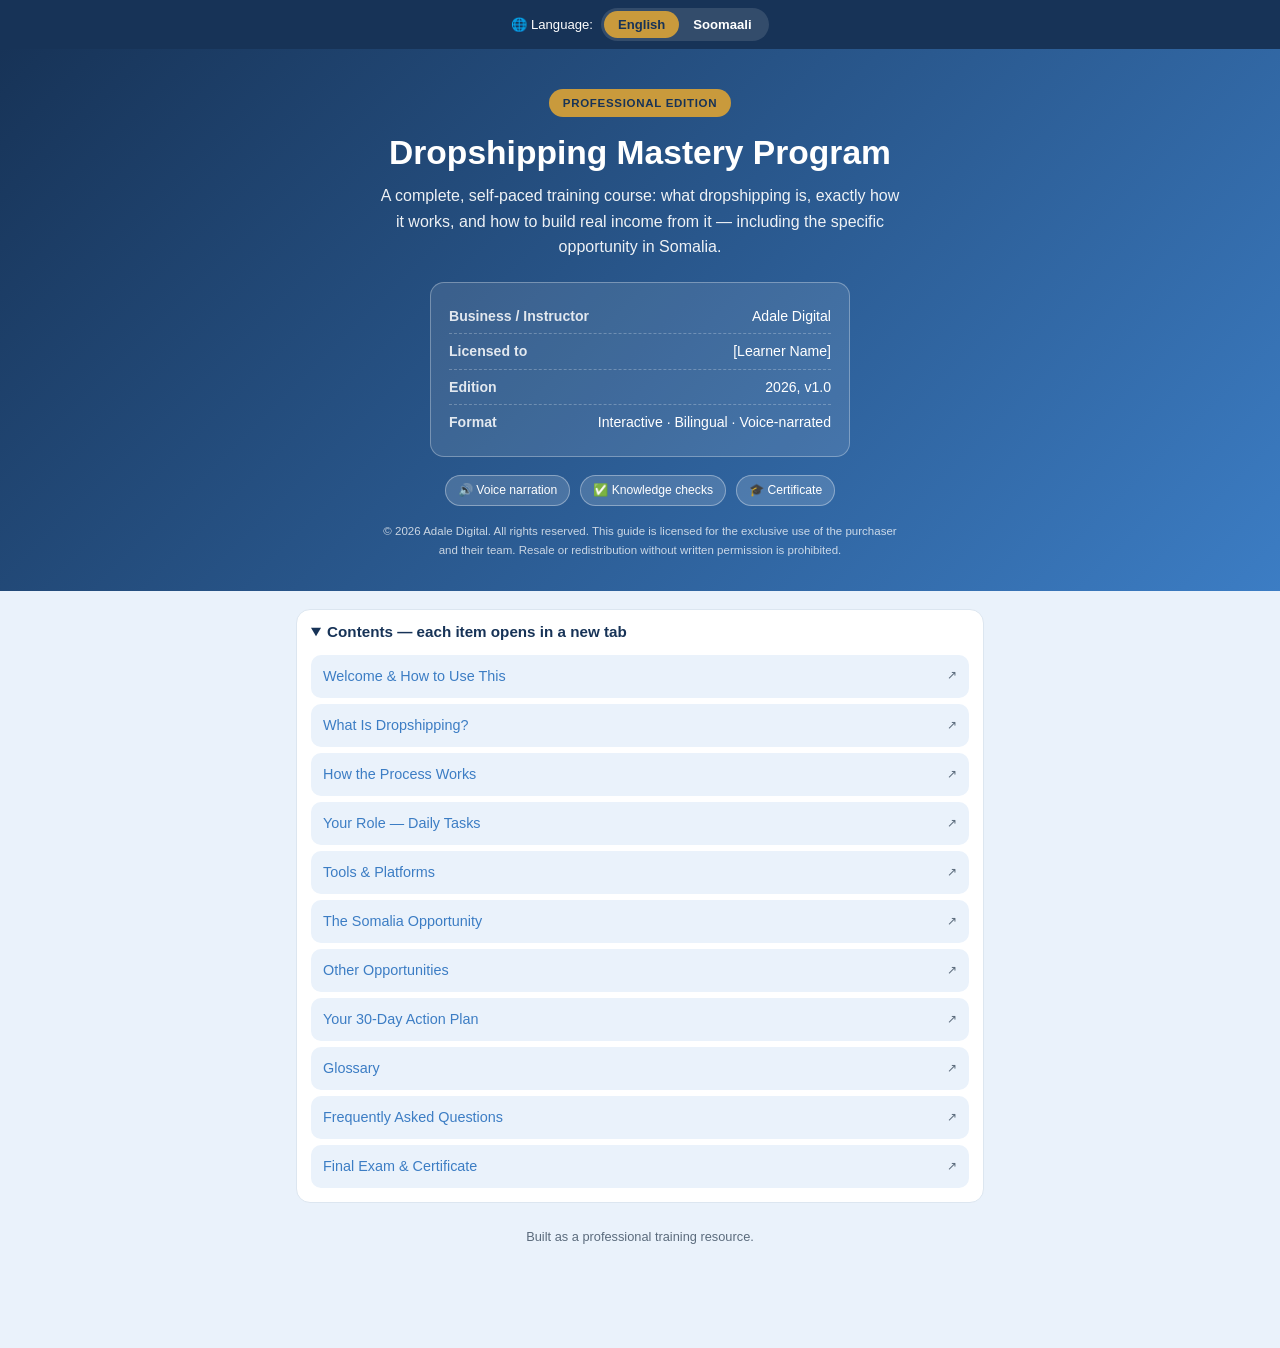
==== commit 1730cb50: "Add files via upload" ====
--- a/index.html
+++ b/index.html
@@ -3,564 +3,8 @@
 <head>
 <meta charset="UTF-8">
 <meta name="viewport" content="width=device-width, initial-scale=1.0">
-<title>Dropshipping Mastery Program</title>
-<style>
-  :root{
-    --navy:#173357;
-    --blue:#3C7DC4;
-    --sky:#EAF2FB;
-    --gold:#C99A3C;
-    --ink:#1B2430;
-    --muted:#5B6B7C;
-    --line:#DCE6F0;
-    --white:#FFFFFF;
-    --good:#2E8B57;
-    --bad:#B0392B;
-    --radius:14px;
-  }
-  *{box-sizing:border-box;}
-  html{scroll-behavior:smooth;}
-  [data-lang="en"] .so{display:none !important;}
-  [data-lang="so"] .en{display:none !important;}
-  body{
-    margin:0;
-    font-family:-apple-system,BlinkMacSystemFont,"Segoe UI",Roboto,Helvetica,Arial,sans-serif;
-    background:var(--sky);
-    color:var(--ink);
-    line-height:1.6;
-    padding-bottom:80px;
-  }
-
-  /* ---------- Top control bar ---------- */
-  .control-bar{
-    position:sticky;
-    top:0;
-    z-index:60;
-    background:var(--navy);
-    color:var(--white);
-    padding:8px 12px;
-    display:flex;
-    align-items:center;
-    justify-content:center;
-    gap:8px;
-    flex-wrap:wrap;
-    font-size:0.82rem;
-  }
-  .lang-toggle{
-    display:inline-flex;
-    background:rgba(255,255,255,0.12);
-    border-radius:999px;
-    padding:3px;
-  }
-  .lang-toggle button{
-    border:none;
-    background:transparent;
-    color:var(--white);
-    padding:6px 14px;
-    border-radius:999px;
-    font-size:0.82rem;
-    font-weight:700;
-    cursor:pointer;
-  }
-  .lang-toggle button.active{
-    background:var(--gold);
-    color:var(--navy);
-  }
-
-  /* ---------- Cover ---------- */
-  header.cover{
-    background:linear-gradient(135deg,var(--navy),var(--blue));
-    color:var(--white);
-    padding:40px 20px 32px;
-    text-align:center;
-  }
-  header.cover .badge{
-    display:inline-block;
-    background:var(--gold);
-    color:var(--navy);
-    font-weight:800;
-    font-size:0.72rem;
-    letter-spacing:0.06em;
-    text-transform:uppercase;
-    padding:5px 14px;
-    border-radius:999px;
-    margin-bottom:14px;
-  }
-  header.cover h1{
-    margin:0 0 8px;
-    font-size:1.7rem;
-    line-height:1.3;
-  }
-  header.cover p.tagline{
-    margin:0 auto;
-    font-size:1rem;
-    opacity:0.92;
-    max-width:520px;
-  }
-  .cover-card{
-    background:rgba(255,255,255,0.1);
-    border:1px solid rgba(255,255,255,0.3);
-    border-radius:var(--radius);
-    max-width:420px;
-    margin:22px auto 0;
-    padding:16px 18px;
-    text-align:left;
-    font-size:0.88rem;
-  }
-  .cover-card .row{
-    display:flex;
-    flex-wrap:wrap;
-    justify-content:space-between;
-    gap:4px 12px;
-    padding:6px 0;
-    border-bottom:1px dashed rgba(255,255,255,0.25);
-  }
-  .cover-card .row:last-child{border-bottom:none;}
-  .cover-card .row b{opacity:0.85;font-weight:600;margin-right:8px;}
-  .meta-row{
-    display:flex;
-    justify-content:center;
-    gap:10px;
-    flex-wrap:wrap;
-    margin-top:18px;
-  }
-  .pill{
-    background:rgba(255,255,255,0.15);
-    border:1px solid rgba(255,255,255,0.35);
-    padding:5px 12px;
-    border-radius:999px;
-    font-size:0.76rem;
-  }
-  .license-note{
-    max-width:520px;
-    margin:16px auto 0;
-    font-size:0.72rem;
-    opacity:0.75;
-  }
-
-  .progress-wrap{
-    position:sticky;
-    top:41px;
-    z-index:50;
-    background:var(--white);
-    border-bottom:1px solid var(--line);
-    padding:10px 16px;
-  }
-  .progress-label{
-    display:flex;
-    justify-content:space-between;
-    font-size:0.75rem;
-    color:var(--muted);
-    margin-bottom:6px;
-    flex-wrap:wrap;
-    gap:4px;
-  }
-  .progress-bar-bg{
-    background:var(--line);
-    height:8px;
-    border-radius:999px;
-    overflow:hidden;
-  }
-  .progress-bar-fill{
-    background:linear-gradient(90deg,var(--gold),var(--blue));
-    height:100%;
-    width:0%;
-    transition:width 0.4s ease;
-  }
-
-  nav.toc{
-    max-width:720px;
-    margin:18px auto 0;
-    padding:0 16px;
-  }
-  nav.toc details{
-    background:var(--white);
-    border:1px solid var(--line);
-    border-radius:var(--radius);
-    padding:10px 14px;
-  }
-  nav.toc summary{
-    font-weight:600;
-    cursor:pointer;
-    color:var(--navy);
-    font-size:0.95rem;
-  }
-  nav.toc ul{
-    list-style:none;
-    margin:10px 0 4px;
-    padding:0;
-    display:grid;
-    gap:6px;
-  }
-  nav.toc a{
-    color:var(--blue);
-    text-decoration:none;
-    font-size:0.9rem;
-  }
-  nav.toc a:hover{text-decoration:underline;}
-
-  .voice-settings{
-    max-width:720px;
-    margin:14px auto 0;
-    padding:0 16px 8px;
-  }
-  .voice-settings-inner{
-    background:var(--white);
-    border:1px solid var(--line);
-    border-radius:var(--radius);
-    padding:12px 16px;
-    display:flex;
-    align-items:center;
-    gap:12px;
-    flex-wrap:wrap;
-    font-size:0.85rem;
-    color:var(--muted);
-  }
-  .voice-settings-inner select, .voice-settings-inner input[type=range]{
-    accent-color:var(--blue);
-  }
-  .voice-note{
-    font-size:0.76rem;
-    color:var(--bad);
-    display:none;
-    width:100%;
-  }
-  .voice-note.show{display:block;}
-  #genderNote{color:var(--muted);}
-  .gender-toggle{
-    display:inline-flex;
-    background:var(--sky);
-    border-radius:999px;
-    padding:3px;
-    gap:2px;
-  }
-  .gender-toggle .gbtn{
-    border:none;
-    background:transparent;
-    color:var(--navy);
-    padding:5px 10px;
-    border-radius:999px;
-    font-size:0.78rem;
-    font-weight:600;
-    cursor:pointer;
-  }
-  .gender-toggle .gbtn.active{
-    background:var(--blue);
-    color:var(--white);
-  }
-
-  main{
-    max-width:720px;
-    margin:0 auto;
-    padding:20px 16px 10px;
-  }
-
-  section.module{
-    background:var(--white);
-    border:1px solid var(--line);
-    border-radius:var(--radius);
-    padding:20px 18px;
-    margin-bottom:18px;
-    scroll-margin-top:120px;
-  }
-  section.module .tag{
-    display:inline-block;
-    background:var(--sky);
-    color:var(--navy);
-    font-size:0.72rem;
-    font-weight:700;
-    letter-spacing:0.04em;
-    text-transform:uppercase;
-    padding:4px 10px;
-    border-radius:999px;
-    margin-bottom:10px;
-  }
-  section.module h2{
-    margin:0 0 6px;
-    font-size:1.25rem;
-    color:var(--navy);
-  }
-  section.module h3{
-    font-size:1.02rem;
-    color:var(--navy);
-    margin:18px 0 6px;
-  }
-  section.module p{
-    margin:8px 0;
-    color:var(--ink);
-    font-size:0.96rem;
-  }
-  section.module ul, section.module ol{
-    margin:8px 0;
-    padding-left:22px;
-  }
-  section.module li{
-    margin-bottom:6px;
-    font-size:0.95rem;
-  }
-  .callout{
-    background:var(--sky);
-    border-left:4px solid var(--blue);
-    padding:12px 14px;
-    border-radius:8px;
-    margin:14px 0;
-    font-size:0.92rem;
-  }
-  .callout.gold{
-    border-left-color:var(--gold);
-    background:#FBF3E3;
-  }
-  .callout strong{color:var(--navy);}
-
-  .listen-row{
-    display:flex;
-    align-items:center;
-    gap:8px;
-    flex-wrap:wrap;
-    margin-bottom:14px;
-  }
-  button.listen-btn{
-    display:inline-flex;
-    align-items:center;
-    gap:6px;
-    background:var(--navy);
-    color:var(--white);
-    border:none;
-    padding:8px 14px;
-    border-radius:999px;
-    font-size:0.85rem;
-    cursor:pointer;
-  }
-  button.listen-btn.playing{background:var(--good);}
-  button.stop-btn{
-    background:var(--white);
-    color:var(--navy);
-    border:1px solid var(--line);
-    padding:8px 12px;
-    border-radius:999px;
-    font-size:0.85rem;
-    cursor:pointer;
-  }
-
-  .flow{
-    display:flex;
-    flex-wrap:wrap;
-    gap:8px;
-    align-items:center;
-    justify-content:center;
-    margin:16px 0;
-  }
-  .flow .box{
-    background:var(--sky);
-    border:1px solid var(--line);
-    border-radius:10px;
-    padding:10px 12px;
-    font-size:0.82rem;
-    text-align:center;
-    color:var(--navy);
-    font-weight:600;
-    min-width:100px;
-  }
-  .flow .arrow{
-    color:var(--gold);
-    font-size:1.1rem;
-  }
-
-  table.compare{
-    width:100%;
-    border-collapse:collapse;
-    font-size:0.85rem;
-    margin:12px 0;
-  }
-  table.compare th, table.compare td{
-    border:1px solid var(--line);
-    padding:8px;
-    text-align:left;
-    vertical-align:top;
-  }
-  table.compare th{
-    background:var(--sky);
-    color:var(--navy);
-  }
-
-  .checklist label{
-    display:flex;
-    align-items:flex-start;
-    gap:10px;
-    padding:8px 0;
-    border-bottom:1px dashed var(--line);
-    font-size:0.94rem;
-    cursor:pointer;
-  }
-  .checklist label:last-child{border-bottom:none;}
-  .checklist input[type=checkbox]{
-    margin-top:3px;
-    width:18px;
-    height:18px;
-    accent-color:var(--good);
-    flex-shrink:0;
-  }
-  .checklist input:checked + span{
-    text-decoration:line-through;
-    color:var(--muted);
-  }
-
-  .glossary dt{
-    font-weight:700;
-    color:var(--navy);
-    margin-top:10px;
-  }
-  .glossary dd{
-    margin:2px 0 0;
-    font-size:0.92rem;
-    color:var(--ink);
-  }
-
-  /* ---------- Quiz ---------- */
-  .quiz{
-    background:var(--sky);
-    border:1px solid var(--line);
-    border-radius:12px;
-    padding:14px 14px 6px;
-    margin-top:18px;
-  }
-  .quiz-header{
-    font-weight:700;
-    color:var(--navy);
-    font-size:0.95rem;
-    margin-bottom:8px;
-    display:flex;
-    align-items:center;
-    gap:6px;
-  }
-  .quiz-q{
-    background:var(--white);
-    border:1px solid var(--line);
-    border-radius:10px;
-    padding:12px 14px;
-    margin-bottom:10px;
-  }
-  .quiz-q p.stem{
-    font-weight:600;
-    margin:0 0 8px;
-    font-size:0.92rem;
-    color:var(--ink);
-  }
-  .quiz-q label{
-    display:flex;
-    align-items:flex-start;
-    gap:8px;
-    padding:5px 0;
-    font-size:0.9rem;
-    cursor:pointer;
-  }
-  .quiz-q input[type=radio]{
-    margin-top:3px;
-    accent-color:var(--blue);
-  }
-  .feedback{
-    margin-top:8px;
-    padding:8px 10px;
-    border-radius:8px;
-    font-size:0.85rem;
-    display:none;
-  }
-  .feedback.correct{
-    display:block;
-    background:#E4F3EA;
-    color:var(--good);
-  }
-  .feedback.incorrect{
-    display:block;
-    background:#FBEAE3;
-    color:var(--bad);
-  }
-
-  .badge-good{
-    background:#E4F3EA;
-    color:var(--good);
-    padding:2px 8px;
-    border-radius:6px;
-    font-size:0.75rem;
-    font-weight:700;
-  }
-
-  /* ---------- Certificate ---------- */
-  .cert{
-    border:3px double var(--gold);
-    border-radius:12px;
-    padding:26px 20px;
-    text-align:center;
-    background:linear-gradient(180deg,#FFFFFF,#FBF7EE);
-  }
-  .cert .star{font-size:22px;color:var(--gold);}
-  .cert h3{
-    color:var(--navy);
-    margin:6px 0 2px;
-    font-size:1.1rem;
-  }
-  .cert input[type=text]{
-    border:none;
-    border-bottom:2px solid var(--gold);
-    background:transparent;
-    text-align:center;
-    font-size:1.1rem;
-    color:var(--navy);
-    font-weight:700;
-    padding:6px 4px;
-    width:80%;
-    margin:10px 0;
-  }
-  .cert .scoreline{
-    margin-top:14px;
-    font-size:0.9rem;
-    color:var(--muted);
-  }
-  .print-btn{
-    background:var(--gold);
-    color:var(--navy);
-    border:none;
-    padding:10px 18px;
-    border-radius:999px;
-    font-weight:700;
-    font-size:0.88rem;
-    cursor:pointer;
-    margin-top:14px;
-  }
-  @media print{
-    .control-bar, .progress-wrap, nav.toc, .voice-settings, .fab, .print-btn, section.module:not(#certificate){display:none !important;}
-    body{background:white;padding-bottom:0;}
-    main{padding:0;max-width:none;}
-  }
-
-  footer{
-    text-align:center;
-    color:var(--muted);
-    font-size:0.8rem;
-    padding:24px 16px 40px;
-  }
-
-  .fab{
-    position:fixed;
-    bottom:18px;
-    right:18px;
-    background:var(--gold);
-    color:var(--white);
-    border:none;
-    border-radius:999px;
-    padding:12px 16px;
-    font-size:0.85rem;
-    font-weight:700;
-    box-shadow:0 6px 18px rgba(23,51,87,0.35);
-    cursor:pointer;
-    z-index:55;
-  }
-  .fab.playing{background:var(--good);}
-
-  @media (min-width:640px){
-    header.cover h1{font-size:2.1rem;}
-  }
-</style>
+<title>Dropshipping Mastery Program — Adale Digital</title>
+<link rel="stylesheet" href="styles.css">
 </head>
 <body>
 
@@ -596,854 +40,30 @@
   </p>
 </header>
 
-<div class="progress-wrap">
-  <div class="progress-label">
-    <span class="en">Your progress</span><span class="so">Horumarkaaga</span>
-    <span id="progressText">0 / 9</span>
-  </div>
-  <div class="progress-bar-bg"><div class="progress-bar-fill" id="progressFill"></div></div>
-</div>
-
 <nav class="toc">
   <details open>
-    <summary><span class="en">Contents — tap to jump to a section</span><span class="so">Waxyaabaha ku jira — taabo si aad u gudubto qaybta</span></summary>
+    <summary><span class="en">Contents — each item opens in a new tab</span><span class="so">Waxyaabaha ku jira — qayb kastaa waxay ku furmaysaa tab cusub</span></summary>
     <ul>
-      <li><a href="#welcome" target="_blank" data-section="welcome"><span class="en">Welcome &amp; How to Use This</span><span class="so">Soo Dhawoow &amp; Sida Loo Isticmaalo</span></a></li>
-      <li><a href="#mod1" target="_blank" data-section="mod1"><span class="en">What Is Dropshipping?</span><span class="so">Waa Maxay Dropshipping-ku?</span></a></li>
-      <li><a href="#mod2" target="_blank" data-section="mod2"><span class="en">How the Process Works</span><span class="so">Sida Habraacu u Shaqeeyo</span></a></li>
-      <li><a href="#mod3" target="_blank" data-section="mod3"><span class="en">Your Role — Daily Tasks</span><span class="so">Doorkaaga — Hawlaha Maalinlaha ah</span></a></li>
-      <li><a href="#mod4" target="_blank" data-section="mod4"><span class="en">Tools &amp; Platforms</span><span class="so">Aaladaha &amp; Barxadaha</span></a></li>
-      <li><a href="#mod5" target="_blank" data-section="mod5"><span class="en">The Somalia Opportunity</span><span class="so">Fursadda Soomaaliya</span></a></li>
-      <li><a href="#mod6" target="_blank" data-section="mod6"><span class="en">Other Opportunities</span><span class="so">Fursado Kale</span></a></li>
-      <li><a href="#mod7" target="_blank" data-section="mod7"><span class="en">Your 30-Day Action Plan</span><span class="so">Qorshaha 30-ka Maalmood</span></a></li>
-      <li><a href="#mod8" target="_blank" data-section="mod8"><span class="en">Glossary</span><span class="so">Ereyada Muhiimka ah</span></a></li>
-      <li><a href="#faq" target="_blank" data-section="faq"><span class="en">Frequently Asked Questions</span><span class="so">Su\'aalaha Badanaa La Isweydiiyo</span></a></li>
-      <li><a href="#certificate" target="_blank" data-section="certificate"><span class="en">Final Assessment &amp; Certificate</span><span class="so">Imtixaanka Ugu Dambeeya &amp; Shahaadada</span></a></li>
+      <li><a href="welcome.html" target="_blank" class="sitelink" data-page="welcome.html"><span class="en">Welcome &amp; How to Use This</span><span class="so">Soo Dhawoow &amp; Sida Loo Isticmaalo</span> <span class="go">↗</span></a></li>
+      <li><a href="module-1.html" target="_blank" class="sitelink" data-page="module-1.html"><span class="en">What Is Dropshipping?</span><span class="so">Waa Maxay Dropshipping-ku?</span> <span class="go">↗</span></a></li>
+      <li><a href="module-2.html" target="_blank" class="sitelink" data-page="module-2.html"><span class="en">How the Process Works</span><span class="so">Sida Habraacu u Shaqeeyo</span> <span class="go">↗</span></a></li>
+      <li><a href="module-3.html" target="_blank" class="sitelink" data-page="module-3.html"><span class="en">Your Role — Daily Tasks</span><span class="so">Doorkaaga — Hawlaha Maalinlaha ah</span> <span class="go">↗</span></a></li>
+      <li><a href="module-4.html" target="_blank" class="sitelink" data-page="module-4.html"><span class="en">Tools &amp; Platforms</span><span class="so">Aaladaha &amp; Barxadaha</span> <span class="go">↗</span></a></li>
+      <li><a href="module-5.html" target="_blank" class="sitelink" data-page="module-5.html"><span class="en">The Somalia Opportunity</span><span class="so">Fursadda Soomaaliya</span> <span class="go">↗</span></a></li>
+      <li><a href="module-6.html" target="_blank" class="sitelink" data-page="module-6.html"><span class="en">Other Opportunities</span><span class="so">Fursado Kale</span> <span class="go">↗</span></a></li>
+      <li><a href="module-7.html" target="_blank" class="sitelink" data-page="module-7.html"><span class="en">Your 30-Day Action Plan</span><span class="so">Qorshaha 30-ka Maalmood</span> <span class="go">↗</span></a></li>
+      <li><a href="module-8.html" target="_blank" class="sitelink" data-page="module-8.html"><span class="en">Glossary</span><span class="so">Ereyada Muhiimka ah</span> <span class="go">↗</span></a></li>
+      <li><a href="faq.html" target="_blank" class="sitelink" data-page="faq.html"><span class="en">Frequently Asked Questions</span><span class="so">Su\'aalaha Badanaa La Isweydiiyo</span> <span class="go">↗</span></a></li>
+      <li><a href="certificate.html" target="_blank" class="sitelink" data-page="certificate.html"><span class="en">Final Exam &amp; Certificate</span><span class="so">Imtixaanka Ugu Dambeeya &amp; Shahaadada</span> <span class="go">↗</span></a></li>
     </ul>
   </details>
 </nav>
 
-<div class="voice-settings">
-  <div class="voice-settings-inner">
-    <span>🎙️ <span class="en">Voice type</span><span class="so">Nooca Codka</span>:</span>
-    <div class="gender-toggle">
-      <button type="button" class="gbtn active" data-gender="any" onclick="setGender('any')"><span class="en">Any</span><span class="so">Dhammaan</span></button>
-      <button type="button" class="gbtn" data-gender="female" onclick="setGender('female')">♀ <span class="en">Woman</span><span class="so">Dumar</span></button>
-      <button type="button" class="gbtn" data-gender="male" onclick="setGender('male')">♂ <span class="en">Man</span><span class="so">Rag</span></button>
-    </div>
-    <span>🔊 <span class="en">Voice</span><span class="so">Cod</span>:</span>
-    <select id="voiceSelect"></select>
-    <span><span class="en">Speed</span><span class="so">Xawli</span>:</span>
-    <input type="range" id="rateRange" min="0.6" max="1.3" step="0.1" value="0.9">
-    <div class="voice-note" id="voiceNote">
-      <span class="en">⚠️ This device has no Somali voice installed, so narration falls back to the closest available voice and will mispronounce Somali words. Somali text still displays correctly regardless. For accurate Somali pronunciation, check your phone's Settings → Accessibility → Text-to-Speech for a downloadable Somali voice pack (availability varies by device).</span>
-      <span class="so">⚠️ Qalabkan cod Soomaali ah lama helin, marka akhriska wuxuu isticmaali doonaa codka ugu dhow ee la heli karo oo si sax ah uma dhawaaqi doono ereyada Soomaaliga. Qoraalka Soomaaliga ahi si sax ah ayuu u muuqan doonaa si kastaba ha ahaatee. Si loo helo dhawaaq sax ah, hubi Settings → Accessibility → Text-to-Speech taleefankaaga haddii cod Soomaali ah la soo dejin karo (waxay ku xiran tahay nooca qalabka).</span>
-    </div>
-    <div class="voice-note show" id="genderNote">
-      <span class="en">ℹ️ Male/Woman is a best-effort guess based on the voice's name — phones don't always label this, so "Any" shows every voice available.</span>
-      <span class="so">ℹ️ Rag/Dumar waa qiyaas ugu wanaagsan oo ku salaysan magaca codka — taleefanadu had iyo jeer ma calaamadiyaan tan, marka "Dhammaan" wuxuu tusayaa dhammaan codadka la heli karo.</span>
-    </div>
-  </div>
-</div>
-
-<main>
-
-  <section class="module" id="welcome">
-    <span class="tag"><span class="en">Start Here</span><span class="so">Ka Bilow Halkan</span></span>
-    <h2><span class="en">Welcome — how to use this program</span><span class="so">Soo Dhawoow — sida loo isticmaalo barnaamijkan</span></h2>
-    <div class="listen-row">
-      <button class="listen-btn" data-target="welcome-text">🔊 <span class="en">Listen to this section</span><span class="so">Dhegayso qaybtan</span></button>
-      <button class="stop-btn" onclick="stopSpeech()">■ <span class="en">Stop</span><span class="so">Jooji</span></button>
-    </div>
-    <div id="welcome-text">
-      <p class="en">Welcome. This program takes you from zero knowledge to confidently running a real dropshipping business — step by step, in your own time.</p>
-      <p class="so">Soo dhawoow. Barnaamijkan wuxuu kaa qaadayaa aqoon eber ah ilaa aad kalsooni ku maamusho ganacsi dropshipping ah oo dhab ah — tallaabo tallaabo, waqtigaaga.</p>
-      <p class="en">Every section has a <strong>🔊 Listen</strong> button that reads it aloud, and a language switch at the very top so you can study in whichever language is easiest for you. After each core module, a short quiz checks your understanding immediately.</p>
-      <p class="so">Qayb kastaa waxay leedahay badhan <strong>🔊 Dhegayso</strong> oo kuu akhriya, iyo doorasho luuqadeed oo ku taal sare si aad ugu bartid luuqadda kuugu fudud. Qayb kasta oo waxbarasho ah kadib, imtixaan gaaban ayaa hubinaya fahamkaaga isla markaaba.</p>
-      <p class="en">Take your time — check the box at the end of a section once you understand it, and finish with the certificate at the end.</p>
-      <p class="so">Ha degdegin — sanduuqa taabo marka aad fahantid qaybta, kadibna ku dhamaystir shahaadada dhamaadka ah.</p>
-    </div>
-    <label class="checklist" style="border:none;padding-top:14px;">
-      <input type="checkbox" class="tracker">
-      <span><span class="en">I understand how to use this training program</span><span class="so">Waan fahmay sida loo isticmaalo barnaamijkan</span></span>
-    </label>
-  </section>
-
-  <section class="module" id="mod1">
-    <span class="tag"><span class="en">Foundations</span><span class="so">Aasaaska</span></span>
-    <h2><span class="en">What is dropshipping?</span><span class="so">Waa maxay dropshipping-ku?</span></h2>
-    <div class="listen-row">
-      <button class="listen-btn" data-target="mod1-text">🔊 <span class="en">Listen to this section</span><span class="so">Dhegayso qaybtan</span></button>
-      <button class="stop-btn" onclick="stopSpeech()">■ <span class="en">Stop</span><span class="so">Jooji</span></button>
-    </div>
-    <div id="mod1-text">
-      <p class="en"><strong>Dropshipping is a way of selling products online without ever holding the inventory yourself.</strong> You run the online store and handle marketing and customer service. When a customer buys something, you forward that order to a supplier, who packs and ships it directly to the customer — never passing through your hands.</p>
-      <p class="so"><strong>Dropshipping waa hab lagu iibiyo alaabta internetka iyadoon aadan marnaba haysan bakhaarka.</strong> Waxaad maamashaa dukaanka online-ka ah, waxaadna maamashaa suuqgeynta iyo adeegga macaamiisha. Marka macmiil wax iibsado, dalabka waxaad u gudbisaa alaab-siiyaha, kaas oo si toos ah ugu diri macmiilka — mar walba iyada oo aan gacantaada marin.</p>
-      <p class="en">You make your profit from the difference between what the customer pays you and what the supplier charges you.</p>
-      <p class="so">Faa\'iidadaada waxay ka timaadaa farqiga u dhexeeya waxa macmiilku ku bixiyo iyo waxa alaab-siiyuhu kaa qaado.</p>
-      <div class="callout">
-        <strong class="en">In one sentence:</strong><strong class="so">Hal jumlad:</strong>
-        <span class="en"> you are the storefront and the marketer; the supplier is the warehouse and the delivery service.</span>
-        <span class="so"> adigu waxaad tahay dukaanka iyo suuqgeeyaha; alaab-siiyuhuna waa bakhaarka iyo adeegga gaarsiinta.</span>
-      </div>
-      <h3><span class="en">Why people choose this model</span><span class="so">Sababta dadku u doortaan qaabkan</span></h3>
-      <ul class="en">
-        <li><strong>Low starting cost</strong> — no need to buy stock upfront or rent a warehouse.</li>
-        <li><strong>Low risk</strong> — you only pay the supplier after a customer has already paid you.</li>
-        <li><strong>Flexible</strong> — can be run from a phone or laptop, from anywhere.</li>
-        <li><strong>Wide product range</strong> — you can test many products quickly without owning any of them.</li>
-      </ul>
-      <ul class="so">
-        <li><strong>Kharash bilow oo hooseeya</strong> — uma baahnid inaad hore u iibsato alaab ama aad kiraysato bakhaar.</li>
-        <li><strong>Khatar yar</strong> — alaab-siiyaha kuma bixisid ilaa macmiilku horta ku bixiyo.</li>
-        <li><strong>Dabacsanaan</strong> — waxaad ka shaqayn kartaa taleefan ama laptop, meel kastaba.</li>
-        <li><strong>Alaab kala duwan oo badan</strong> — waxaad si degdeg ah u tijaabin kartaa alaab badan iyadoon mid ka mid ahi kuu lahayn.</li>
-      </ul>
-      <h3><span class="en">What it is not</span><span class="so">Waxa uusan ahayn</span></h3>
-      <ul class="en">
-        <li>It is <em>not</em> passive income — running ads, answering customers, and managing suppliers is real, ongoing work.</li>
-        <li>It is <em>not</em> guaranteed profit — margins per item are usually thin, so volume and repeat customers matter.</li>
-        <li>It is <em>not</em> instant — building trust and a reliable supplier chain takes weeks to months.</li>
-      </ul>
-      <ul class="so">
-        <li><em>Maahan</em> dakhli aan shaqo lahayn — xayaysiisyada, ka jawaabidda macaamiisha, iyo maaraynta alaab-siiyayaasha waa shaqo dhab ah oo joogto ah.</li>
-        <li><em>Maahan</em> faa\'iido la hubo — faraqa alaab kastaa inta badan waa yar yahay, marka tirada iyo macaamiisha soo noqnoqda ayaa muhiim ah.</li>
-        <li><em>Maahan</em> mid degdeg ah — dhisidda kalsoonida iyo silsilad alaab-siiye la isku halayn karo waxay qaadataa toddobaadyo ilaa bilo.</li>
-      </ul>
-    </div>
-    <div class="quiz" data-qcount="3">
-      <div class="quiz-header">✅ <span class="en">Knowledge Check</span><span class="so">Hubinta Aqoonta</span></div>
-      <div class="quiz-q">
-        <p class="stem en">Who ships the product to the final customer in dropshipping?</p>
-        <p class="stem so">Yaa alaabta u diraa macmiilka ugu dambeeya dropshipping-ka?</p>
-        <label><input type="radio" name="q1_1" data-correct="false" onchange="gradeOne(this)"><span class="en">The online store owner</span><span class="so">Milkiilaha dukaanka online-ka</span></label>
-        <label><input type="radio" name="q1_1" data-correct="true" onchange="gradeOne(this)"><span class="en">The supplier</span><span class="so">Alaab-siiyaha</span></label>
-        <label><input type="radio" name="q1_1" data-correct="false" onchange="gradeOne(this)"><span class="en">The customer's bank</span><span class="so">Bangiga macmiilka</span></label>
-        <div class="feedback">
-          <span class="en correct-msg">✅ Correct — the supplier ships directly to the customer.</span>
-          <span class="so correct-msg">✅ Sax — alaab-siiyuhu si toos ah ayuu ugu diraa macmiilka.</span>
-          <span class="en incorrect-msg">❌ Not quite — the supplier ships directly to the customer, not you.</span>
-          <span class="so incorrect-msg">❌ Maaha sax — alaab-siiyuhu si toos ah buu ugu diraa macmiilka, adiga ma aha.</span>
-        </div>
-      </div>
-      <div class="quiz-q">
-        <p class="stem en">Where does your profit come from?</p>
-        <p class="stem so">Xagee ka timaadaa faa'iidadaada?</p>
-        <label><input type="radio" name="q1_2" data-correct="false" onchange="gradeOne(this)"><span class="en">A fixed salary from the supplier</span><span class="so">Mushahar go'an oo alaab-siiyuhu bixiyo</span></label>
-        <label><input type="radio" name="q1_2" data-correct="true" onchange="gradeOne(this)"><span class="en">The difference between customer price and supplier cost</span><span class="so">Farqiga u dhexeeya qiimaha macmiilku bixiyo iyo kharashka alaab-siiyaha</span></label>
-        <label><input type="radio" name="q1_2" data-correct="false" onchange="gradeOne(this)"><span class="en">Government subsidy</span><span class="so">Kaalmo dowladeed</span></label>
-        <div class="feedback">
-          <span class="en correct-msg">✅ Correct — that gap is your margin.</span>
-          <span class="so correct-msg">✅ Sax — farqigaas waa faa'iidadaada.</span>
-          <span class="en incorrect-msg">❌ Not quite — review the profit example in "How the Process Works."</span>
-          <span class="so incorrect-msg">❌ Maaha sax — dib u eeg tusaalaha faa'iidada ee "Sida Habraacu u Shaqeeyo."</span>
-        </div>
-      </div>
-      <div class="quiz-q">
-        <p class="stem en">Is dropshipping passive income that requires no ongoing work?</p>
-        <p class="stem so">Dropshipping-ku ma yahay dakhli aan shaqo joogto ah u baahnayn?</p>
-        <label><input type="radio" name="q1_3" data-correct="false" onchange="gradeOne(this)"><span class="en">Yes, once it's set up it runs itself</span><span class="so">Haa, marka la dhiso way iskeed u socotaa</span></label>
-        <label><input type="radio" name="q1_3" data-correct="true" onchange="gradeOne(this)"><span class="en">No, it needs ongoing marketing and customer service</span><span class="so">Maya, waxay u baahan tahay suuqgeyn iyo adeeg macaamiil oo joogto ah</span></label>
-        <div class="feedback">
-          <span class="en correct-msg">✅ Correct — it's real, ongoing work.</span>
-          <span class="so correct-msg">✅ Sax — waa shaqo dhab ah oo joogto ah.</span>
-          <span class="en incorrect-msg">❌ Not quite — re-read "What it is not" above.</span>
-          <span class="so incorrect-msg">❌ Maaha sax — dib u akhri "Waxa uusan ahayn" kore.</span>
-        </div>
-      </div>
-    </div>
-    <label class="checklist" style="border:none;padding-top:14px;">
-      <input type="checkbox" class="tracker">
-      <span><span class="en">I can explain what dropshipping is in my own words</span><span class="so">Waan ku sharaxi karaa dropshipping-ka erayadayda</span></span>
-    </label>
-  </section>
-
-  <section class="module" id="mod2">
-    <span class="tag"><span class="en">The Order Flow</span><span class="so">Socodka Dalabka</span></span>
-    <h2><span class="en">How the process actually works</span><span class="so">Sida habraacu run ahaantii u shaqeeyo</span></h2>
-    <div class="listen-row">
-      <button class="listen-btn" data-target="mod2-text">🔊 <span class="en">Listen to this section</span><span class="so">Dhegayso qaybtan</span></button>
-      <button class="stop-btn" onclick="stopSpeech()">■ <span class="en">Stop</span><span class="so">Jooji</span></button>
-    </div>
-    <div id="mod2-text">
-      <p class="en">Here is the full journey of one single order, from start to finish:</p>
-      <p class="so">Kani waa safarka buuxa ee hal dalab, bilowga ilaa dhamaadka:</p>
-      <div class="flow">
-        <div class="box"><span class="en">Customer visits your store</span><span class="so">Macmiilku booqdaa dukaankaaga</span></div><span class="arrow">→</span>
-        <div class="box"><span class="en">Customer pays you</span><span class="so">Macmiilku kuu bixiyaa</span></div><span class="arrow">→</span>
-        <div class="box"><span class="en">You order from supplier</span><span class="so">Waxaad ka dalbataa alaab-siiyaha</span></div><span class="arrow">→</span>
-        <div class="box"><span class="en">Supplier ships to customer</span><span class="so">Alaab-siiyuhu u diraa macmiilka</span></div><span class="arrow">→</span>
-        <div class="box"><span class="en">You keep the profit margin</span><span class="so">Waxaad hayataa faa'iidada</span></div>
-      </div>
-      <h3><span class="en">The five building blocks you need</span><span class="so">Shanta walxood ee aad u baahan tahay</span></h3>
-      <ol class="en">
-        <li><strong>A niche</strong> — a focused product category rather than "everything."</li>
-        <li><strong>A supplier</strong> — a factory, wholesaler, or platform (AliExpress, CJdropshipping, local wholesaler) that ships when you order.</li>
-        <li><strong>A storefront</strong> — a website or a social media page/WhatsApp catalog where customers order.</li>
-        <li><strong>A payment method</strong> — a way for customers to pay you, and for you to pay suppliers.</li>
-        <li><strong>Marketing</strong> — ads, content, or word of mouth that brings customers in. Without this, nothing else matters.</li>
-      </ol>
-      <ol class="so">
-        <li><strong>Niche (qayb gaar ah)</strong> — nooc alaab oo la xaqiijiyay, ma aha "wax walba."</li>
-        <li><strong>Alaab-siiye</strong> — warshad, tuujaar, ama barxad (AliExpress, CJdropshipping, tuujaar maxalli ah) oo kuu diri karta marka aad dalbato.</li>
-        <li><strong>Dukaan</strong> — website ama bog bulsho/WhatsApp oo macaamiishu ka dalban karaan.</li>
-        <li><strong>Hab lacag-bixin</strong> — hab macaamiishu kuugu bixiyaan, iyo hab aad u bixiso alaab-siiyaha.</li>
-        <li><strong>Suuqgeyn</strong> — xayaysiis, waxqabad, ama af-ka-af oo macaamiil keena. La'aantiisa, wax kale ma qiimo lahan.</li>
-      </ol>
-      <h3><span class="en">Where the money actually comes from</span><span class="so">Xagee lacagtu run ahaantii ka timaaddo</span></h3>
-      <table class="compare">
-        <tr><th class="en">Item</th><th class="so">Waxa la iibiyay</th><th>Example</th></tr>
-        <tr><td><span class="en">Customer pays</span><span class="so">Macmiilku wuxuu bixiyaa</span></td><td>$25.00</td></tr>
-        <tr><td><span class="en">Supplier cost + shipping</span><span class="so">Kharashka alaab-siiyaha + rarid</span></td><td>$9.50</td></tr>
-        <tr><td><span class="en">Ad cost to acquire that sale</span><span class="so">Kharashka xayaysiiska</span></td><td>$6.00</td></tr>
-        <tr><td><span class="en">Platform/payment fees</span><span class="so">Khidmadaha barxadda/lacag-bixinta</span></td><td>$1.50</td></tr>
-        <tr><td><strong class="en">Your profit</strong><strong class="so">Faa'iidadaada</strong></td><td><strong>$8.00</strong></td></tr>
-      </table>
-      <div class="callout gold">
-        <strong class="en">Key insight:</strong><strong class="so">Fikrad muhiim ah:</strong>
-        <span class="en"> most beginners focus only on "what do I sell." The businesses that survive focus equally on marketing and customer trust — usually the real bottleneck.</span>
-        <span class="so"> inta badan bilowga ayaa keliya fiirsata "maxaan iibiyaa." Ganacsiyada badbaada waxay isla mid ahaan u fiirsadaan suuqgeynta iyo kalsoonida macmiilka — kaas oo inta badan ah caqabadda dhabta ah.</span>
-      </div>
-    </div>
-    <div class="quiz" data-qcount="3">
-      <div class="quiz-header">✅ <span class="en">Knowledge Check</span><span class="so">Hubinta Aqoonta</span></div>
-      <div class="quiz-q">
-        <p class="stem en">In the order flow, what happens right after the customer pays?</p>
-        <p class="stem so">Habraaca dalabka, maxaa dhaca marka macmiilku bixiyo kaddib?</p>
-        <label><input type="radio" name="q2_1" data-correct="true" onchange="gradeOne(this)"><span class="en">You place the matching order with your supplier</span><span class="so">Waxaad dalab u dirtaa alaab-siiyaha</span></label>
-        <label><input type="radio" name="q2_1" data-correct="false" onchange="gradeOne(this)"><span class="en">The product ships from your house</span><span class="so">Alaabta waxay ka soo baxdaa gurigaaga</span></label>
-        <div class="feedback">
-          <span class="en correct-msg">✅ Correct.</span><span class="so correct-msg">✅ Sax.</span>
-          <span class="en incorrect-msg">❌ Not quite — you never physically hold the product.</span>
-          <span class="so incorrect-msg">❌ Maaha sax — marnaba gacanta kuma haysid alaabta.</span>
-        </div>
-      </div>
-      <div class="quiz-q">
-        <p class="stem en">Which of the five building blocks is most often neglected by beginners?</p>
-        <p class="stem so">Shanta walxood, tee ayaa inta badan ay dayaceen bilowyaasha?</p>
-        <label><input type="radio" name="q2_2" data-correct="false" onchange="gradeOne(this)"><span class="en">Choosing a niche</span><span class="so">Doorashada niche-ga</span></label>
-        <label><input type="radio" name="q2_2" data-correct="true" onchange="gradeOne(this)"><span class="en">Marketing</span><span class="so">Suuqgeynta</span></label>
-        <div class="feedback">
-          <span class="en correct-msg">✅ Correct — the store doesn't sell itself.</span>
-          <span class="so correct-msg">✅ Sax — dukaanku iskiis isu iibiyo ma karo.</span>
-          <span class="en incorrect-msg">❌ Not quite — re-read the "Key insight" callout.</span>
-          <span class="so incorrect-msg">❌ Maaha sax — dib u akhri fikradda "muhiimka ah."</span>
-        </div>
-      </div>
-      <div class="quiz-q">
-        <p class="stem en">In the profit example, why was the final profit only $8 out of a $25 sale?</p>
-        <p class="stem so">Tusaalaha faa'iidada, sababta faa'iidadu ugu dambeyn ahayd $8 keliya oo $25 laga iibiyay?</p>
-        <label><input type="radio" name="q2_3" data-correct="true" onchange="gradeOne(this)"><span class="en">Supplier cost, ad cost, and fees were subtracted first</span><span class="so">Kharashka alaab-siiyaha, xayaysiiska, iyo khidmadaha ayaa hore looga jaray</span></label>
-        <label><input type="radio" name="q2_3" data-correct="false" onchange="gradeOne(this)"><span class="en">The customer only paid $8</span><span class="so">Macmiilku wuxuu bixiyay $8 keliya</span></label>
-        <div class="feedback">
-          <span class="en correct-msg">✅ Correct.</span><span class="so correct-msg">✅ Sax.</span>
-          <span class="en incorrect-msg">❌ Not quite — look at the table again.</span>
-          <span class="so incorrect-msg">❌ Maaha sax — mar labaad eeg jadwalka.</span>
-        </div>
-      </div>
-    </div>
-    <label class="checklist" style="border:none;padding-top:14px;">
-      <input type="checkbox" class="tracker">
-      <span><span class="en">I understand the full order flow and where profit comes from</span><span class="so">Waan fahmay habraaca dalabka iyo halka faa'iiddu ka timaaddo</span></span>
-    </label>
-  </section>
-
-  <section class="module" id="mod3">
-    <span class="tag"><span class="en">Your Role</span><span class="so">Doorkaaga</span></span>
-    <h2><span class="en">Your role — day to day</span><span class="so">Doorkaaga — maalin walba</span></h2>
-    <div class="listen-row">
-      <button class="listen-btn" data-target="mod3-text">🔊 <span class="en">Listen to this section</span><span class="so">Dhegayso qaybtan</span></button>
-      <button class="stop-btn" onclick="stopSpeech()">■ <span class="en">Stop</span><span class="so">Jooji</span></button>
-    </div>
-    <div id="mod3-text">
-      <h3><span class="en">Daily</span><span class="so">Maalin kasta</span></h3>
-      <ul class="en">
-        <li>Check and confirm new orders; place matching orders with the supplier</li>
-        <li>Reply to customer messages (WhatsApp, Facebook, Instagram, store chat)</li>
-        <li>Track packages in transit and flag delays</li>
-        <li>Post or schedule at least one piece of content</li>
-      </ul>
-      <ul class="so">
-        <li>Hubi oo xaqiiji dalabyada cusub; u dir dalabyada alaab-siiyaha</li>
-        <li>Ka jawaab fariimaha macaamiisha (WhatsApp, Facebook, Instagram, dukaanka)</li>
-        <li>La soco xirmooyinka socda oo calaamadi dib u dhac</li>
-        <li>Dir ama jadwali ugu yaraan hal qayb waxqabad ah</li>
-      </ul>
-      <h3><span class="en">Weekly</span><span class="so">Toddobaad kasta</span></h3>
-      <ul class="en">
-        <li>Review which products are selling well vs. not, and why</li>
-        <li>Check ad performance and adjust budget</li>
-        <li>Research 2–3 new potential products</li>
-        <li>Respond to reviews/feedback and handle returns</li>
-      </ul>
-      <ul class="so">
-        <li>Dib u eeg alaabta si fiican u iibisa iyo tan aan u iibin, iyo sababta</li>
-        <li>Hubi waxqabadka xayaysiiska oo hagaaji miisaaniyadda</li>
-        <li>Baadh 2–3 alaab oo cusub</li>
-        <li>Ka jawaab faallooyinka oo maamul soo celinta</li>
-      </ul>
-      <h3><span class="en">Monthly</span><span class="so">Bil kasta</span></h3>
-      <ul class="en">
-        <li>Review overall profit vs. spend</li>
-        <li>Evaluate the supplier relationship — pricing, speed, quality</li>
-        <li>Plan next month's content calendar</li>
-      </ul>
-      <ul class="so">
-        <li>Dib u eeg faa'iidada guud iyo kharashka</li>
-        <li>Qiimee xiriirka alaab-siiyaha — qiimaha, xawaaraha, tayada</li>
-        <li>Qorshee jadwalka waxqabadka bisha soo socota</li>
-      </ul>
-      <div class="callout">
-        <strong class="en">Most important skill to build first:</strong><strong class="so">Xirfadda ugu muhiimsan ee la bilaabo:</strong>
-        <span class="en"> fast, friendly, honest customer communication. Trust turns a one-time buyer into a repeat customer.</span>
-        <span class="so"> isgaarsiin degdeg ah, saaxiibtinimo, iyo daacadnimo. Kalsoonidu waxay macmiil hal mar iibsaday u rogtaa mid soo noqnoqda.</span>
-      </div>
-    </div>
-    <div class="quiz" data-qcount="3">
-      <div class="quiz-header">✅ <span class="en">Knowledge Check</span><span class="so">Hubinta Aqoonta</span></div>
-      <div class="quiz-q">
-        <p class="stem en">Which task should happen every single day?</p>
-        <p class="stem so">Hawshee ayaa maalin walba ah?</p>
-        <label><input type="radio" name="q3_1" data-correct="true" onchange="gradeOne(this)"><span class="en">Replying to customer messages</span><span class="so">Ka jawaabidda fariimaha macaamiisha</span></label>
-        <label><input type="radio" name="q3_1" data-correct="false" onchange="gradeOne(this)"><span class="en">Reviewing the whole month's profit</span><span class="so">Dib u eegista faa'iidada bisha oo dhan</span></label>
-        <div class="feedback">
-          <span class="en correct-msg">✅ Correct.</span><span class="so correct-msg">✅ Sax.</span>
-          <span class="en incorrect-msg">❌ Not quite — that's a monthly task.</span>
-          <span class="so incorrect-msg">❌ Maaha sax — taasi waa hawl bilo ah.</span>
-        </div>
-      </div>
-      <div class="quiz-q">
-        <p class="stem en">What is described as the most important skill to build first?</p>
-        <p class="stem so">Maxaa lagu sifeeyay xirfadda ugu muhiimsan ee la bilaabo?</p>
-        <label><input type="radio" name="q3_2" data-correct="false" onchange="gradeOne(this)"><span class="en">Graphic design</span><span class="so">Naqshadeynta sawirka</span></label>
-        <label><input type="radio" name="q3_2" data-correct="true" onchange="gradeOne(this)"><span class="en">Fast, honest customer communication</span><span class="so">Isgaarsiin degdeg ah oo daacad ah</span></label>
-        <div class="feedback">
-          <span class="en correct-msg">✅ Correct.</span><span class="so correct-msg">✅ Sax.</span>
-          <span class="en incorrect-msg">❌ Not quite — re-read the callout box.</span>
-          <span class="so incorrect-msg">❌ Maaha sax — dib u akhri sanduuqa fikradda.</span>
-        </div>
-      </div>
-      <div class="quiz-q">
-        <p class="stem en">Researching new potential products is a task done how often?</p>
-        <p class="stem so">Baadhitaanka alaabta cusub waa hawl la sameeyo immisa jeer?</p>
-        <label><input type="radio" name="q3_3" data-correct="false" onchange="gradeOne(this)"><span class="en">Daily</span><span class="so">Maalin kasta</span></label>
-        <label><input type="radio" name="q3_3" data-correct="true" onchange="gradeOne(this)"><span class="en">Weekly</span><span class="so">Toddobaad kasta</span></label>
-        <div class="feedback">
-          <span class="en correct-msg">✅ Correct.</span><span class="so correct-msg">✅ Sax.</span>
-          <span class="en incorrect-msg">❌ Not quite — check the weekly list.</span>
-          <span class="so incorrect-msg">❌ Maaha sax — hubi liiska toddobaadlaha.</span>
-        </div>
-      </div>
-    </div>
-    <label class="checklist" style="border:none;padding-top:14px;">
-      <input type="checkbox" class="tracker">
-      <span><span class="en">I know what my daily, weekly, and monthly tasks look like</span><span class="so">Waan ogahay hawlahayga maalinlaha, toddobaadlaha, iyo bishii</span></span>
-    </label>
-  </section>
-
-  <section class="module" id="mod4">
-    <span class="tag"><span class="en">Toolkit</span><span class="so">Aaladaha</span></span>
-    <h2><span class="en">Tools &amp; platforms</span><span class="so">Aaladaha &amp; barxadaha</span></h2>
-    <div class="listen-row">
-      <button class="listen-btn" data-target="mod4-text">🔊 <span class="en">Listen to this section</span><span class="so">Dhegayso qaybtan</span></button>
-      <button class="stop-btn" onclick="stopSpeech()">■ <span class="en">Stop</span><span class="so">Jooji</span></button>
-    </div>
-    <div id="mod4-text">
-      <table class="compare">
-        <tr><th class="en">Purpose</th><th class="so">Ujeeddada</th><th class="en">Tools</th><th class="so">Aaladaha</th></tr>
-        <tr><td class="en">Storefront</td><td class="so">Dukaan</td><td colspan="2">Shopify — or a free WhatsApp Business catalog / Facebook Shop to start</td></tr>
-        <tr><td class="en">Suppliers</td><td class="so">Alaab-siiyayaal</td><td colspan="2">AliExpress, CJdropshipping, Alibaba, or local wholesalers</td></tr>
-        <tr><td class="en">International payments</td><td class="so">Lacag-bixin caalami ah</td><td colspan="2">Shopify Payments/Stripe, PayPal</td></tr>
-        <tr><td class="en">Somalia-facing payments</td><td class="so">Lacag-bixin Soomaaliya</td><td colspan="2">EVC Plus, Zaad, e-Dahab, Premier Wallet, cash on delivery</td></tr>
-        <tr><td class="en">Marketing</td><td class="so">Suuqgeyn</td><td colspan="2">Facebook/Instagram/TikTok ads, WhatsApp broadcast lists</td></tr>
-        <tr><td class="en">Design</td><td class="so">Naqshad</td><td colspan="2">Canva</td></tr>
-        <tr><td class="en">Order tracking</td><td class="so">La socodka dalabka</td><td colspan="2">Supplier dashboard, shared spreadsheet</td></tr>
-      </table>
-      <p class="en">We don't need every tool on day one. Start lean: a free social storefront, one supplier, and a spreadsheet. Upgrade once we've proven a product sells.</p>
-      <p class="so">Uma baahnid dhammaan aaladaha maalinta koowaad. Ku bilow si fudud: dukaan bulsho oo bilaash ah, hal alaab-siiye, iyo jadwal xisaabeed. Kor u qaad marka aad xaqiijiso in alaabtu iibiso.</p>
-    </div>
-    <div class="quiz" data-qcount="3">
-      <div class="quiz-header">✅ <span class="en">Knowledge Check</span><span class="so">Hubinta Aqoonta</span></div>
-      <div class="quiz-q">
-        <p class="stem en">Which payment method is most relevant for Somali customers?</p>
-        <p class="stem so">Habka lacag-bixinta tee ayaa ugu habboon macaamiisha Soomaaliyeed?</p>
-        <label><input type="radio" name="q4_1" data-correct="false" onchange="gradeOne(this)"><span class="en">International credit card only</span><span class="so">Kaadhka deynta caalamiga ah oo keliya</span></label>
-        <label><input type="radio" name="q4_1" data-correct="true" onchange="gradeOne(this)"><span class="en">Mobile money (e.g. EVC Plus) and cash on delivery</span><span class="so">Lacagta mobilka (tusaale EVC Plus) iyo cash on delivery</span></label>
-        <div class="feedback">
-          <span class="en correct-msg">✅ Correct.</span><span class="so correct-msg">✅ Sax.</span>
-          <span class="en incorrect-msg">❌ Not quite — very few local customers have a card.</span>
-          <span class="so incorrect-msg">❌ Maaha sax — macaamiil yar ayaa haysta kaadh.</span>
-        </div>
-      </div>
-      <div class="quiz-q">
-        <p class="stem en">What is the recommended way to start, tool-wise?</p>
-        <p class="stem so">Sidee ayaa lagula talinayaa in aaladaha lagu bilaabo?</p>
-        <label><input type="radio" name="q4_2" data-correct="true" onchange="gradeOne(this)"><span class="en">Lean: free storefront, one supplier, a spreadsheet</span><span class="so">Fudud: dukaan bilaash ah, hal alaab-siiye, jadwal xisaabeed</span></label>
-        <label><input type="radio" name="q4_2" data-correct="false" onchange="gradeOne(this)"><span class="en">Buy every tool available immediately</span><span class="so">Isla markiiba iibso dhammaan aaladaha</span></label>
-        <div class="feedback">
-          <span class="en correct-msg">✅ Correct.</span><span class="so correct-msg">✅ Sax.</span>
-          <span class="en incorrect-msg">❌ Not quite — start lean and upgrade later.</span>
-          <span class="so incorrect-msg">❌ Maaha sax — ku bilow si fudud, kadib kor u qaad.</span>
-        </div>
-      </div>
-      <div class="quiz-q">
-        <p class="stem en">Canva is primarily used for what?</p>
-        <p class="stem so">Canva inta badan maxaa loo isticmaalaa?</p>
-        <label><input type="radio" name="q4_3" data-correct="true" onchange="gradeOne(this)"><span class="en">Design (product graphics, ads, posts)</span><span class="so">Naqshad (sawirrada alaabta, xayaysiisyada)</span></label>
-        <label><input type="radio" name="q4_3" data-correct="false" onchange="gradeOne(this)"><span class="en">Shipping tracking</span><span class="so">La socodka raritaanka</span></label>
-        <div class="feedback">
-          <span class="en correct-msg">✅ Correct.</span><span class="so correct-msg">✅ Sax.</span>
-          <span class="en incorrect-msg">❌ Not quite.</span><span class="so incorrect-msg">❌ Maaha sax.</span>
-        </div>
-      </div>
-    </div>
-    <label class="checklist" style="border:none;padding-top:14px;">
-      <input type="checkbox" class="tracker">
-      <span><span class="en">I know which tools we'll start with and why</span><span class="so">Waan ogahay aaladaha aan ku bilaabi doono iyo sababta</span></span>
-    </label>
-  </section>
-
-  <section class="module" id="mod5">
-    <span class="tag"><span class="en">Local Focus</span><span class="so">Diirad Maxalli ah</span></span>
-    <h2><span class="en">The Somalia opportunity</span><span class="so">Fursadda Soomaaliya</span></h2>
-    <div class="listen-row">
-      <button class="listen-btn" data-target="mod5-text">🔊 <span class="en">Listen to this section</span><span class="so">Dhegayso qaybtan</span></button>
-      <button class="stop-btn" onclick="stopSpeech()">■ <span class="en">Stop</span><span class="so">Jooji</span></button>
-    </div>
-    <div id="mod5-text">
-      <h3><span class="en">Mobile money is the real payment infrastructure</span><span class="so">Lacagta mobilku waa kaabayaasha lacag-bixinta dhabta ah</span></h3>
-      <p class="en">Roughly <strong>89% of Somalis</strong> use mobile money, versus under 9% with a bank account. Leading services: EVC Plus (Hormuud), Zaad (Hormuud/Telesom), e-Dahab (Dahabshiil), Sahal (Golis), and Premier Wallet.</p>
-      <p class="so">Ku dhawaad <strong>89% Soomaalida</strong> ayaa isticmaala lacagta mobilka, marka loo eego 9% oo bangi haysta. Adeegyada hormuudka ah: EVC Plus (Hormuud), Zaad (Hormuud/Telesom), e-Dahab (Dahabshiil), Sahal (Golis), iyo Premier Wallet.</p>
-      <div class="callout">
-        <strong class="en">What this means for us:</strong><strong class="so">Waxa ay noo micnaysaa:</strong>
-        <span class="en"> checkout should be built around mobile money and cash-on-delivery first — not international cards.</span>
-        <span class="so"> lacag-bixinta waa in lagu dhisaa lacagta mobilka iyo cash-on-delivery marka hore — ma aha kaadhadhka caalamiga ah.</span>
-      </div>
-      <h3><span class="en">Social commerce over traditional stores</span><span class="so">Ganacsiga bulshada wuxuu ka fiican yahay dukaamada dhaqameed</span></h3>
-      <p class="en">Much of Somali online commerce happens through WhatsApp catalogs and Facebook Pages, not standalone websites. A well-run WhatsApp Business + Facebook Page can outperform a website early on.</p>
-      <p class="so">Inta badan ganacsiga Soomaaliyeed ee internetka wuxuu ka dhacaa WhatsApp iyo Facebook, ma aha websitayaal gaar ah. WhatsApp Business + Facebook Page oo si fiican loo maamulo ayaa ka fiican kara website bilowga.</p>
-      <h3><span class="en">Logistics reality</span><span class="so">Xaqiiqda gaarsiinta</span></h3>
-      <ul class="en">
-        <li>International shipping into Somalia can be slow — set honest delivery expectations.</li>
-        <li>Consider bulk-importing popular items into a local hub for faster fulfillment.</li>
-        <li>Partner with a trusted local courier for last-mile delivery.</li>
-      </ul>
-      <ul class="so">
-        <li>Rarida caalamiga ah ee Soomaaliya way gaabsan kartaa — si daacad ah ula socod filashada macmiilka.</li>
-        <li>Ka fiirso soo dejinta tirooyinka badan ee alaabta caanka ah bakhaar maxalli ah.</li>
-        <li>La shaqee kuur gaarsiin la isku halayn karo oo maxalli ah.</li>
-      </ul>
-      <h3><span class="en">Why this can work in our favor</span><span class="so">Sababta ay noo shaqeyn karto</span></h3>
-      <ul class="en">
-        <li>Large, young, mobile-first population</li>
-        <li>Growing diaspora remittance economy</li>
-        <li>Relatively low competition</li>
-        <li>Strong word-of-mouth culture</li>
-      </ul>
-      <ul class="so">
-        <li>Dad badan, da' yar, oo mobilka horay u isticmaala</li>
-        <li>Dhaqaale xawilaad qurbo-joog oo koraya</li>
-        <li>Tartan aad u yar</li>
-        <li>Dhaqan af-ka-af oo xoog leh</li>
-      </ul>
-    </div>
-    <div class="quiz" data-qcount="3">
-      <div class="quiz-header">✅ <span class="en">Knowledge Check</span><span class="so">Hubinta Aqoonta</span></div>
-      <div class="quiz-q">
-        <p class="stem en">What percentage of Somalis use mobile money, roughly?</p>
-        <p class="stem so">Boqolkiiba immisa Soomaalida ayaa isticmaasha lacagta mobilka?</p>
-        <label><input type="radio" name="q5_1" data-correct="false" onchange="gradeOne(this)">~30%</label>
-        <label><input type="radio" name="q5_1" data-correct="true" onchange="gradeOne(this)">~89%</label>
-        <div class="feedback">
-          <span class="en correct-msg">✅ Correct.</span><span class="so correct-msg">✅ Sax.</span>
-          <span class="en incorrect-msg">❌ Not quite — it's much higher.</span>
-          <span class="so incorrect-msg">❌ Maaha sax — way ka sareysaa.</span>
-        </div>
-      </div>
-      <div class="quiz-q">
-        <p class="stem en">What should our primary checkout method be for Somali customers?</p>
-        <p class="stem so">Habka ugu horreeya ee lacag-bixinta waa maxay macaamiisha Soomaaliyeed?</p>
-        <label><input type="radio" name="q5_2" data-correct="true" onchange="gradeOne(this)"><span class="en">Mobile money / cash on delivery</span><span class="so">Lacagta mobilka / cash on delivery</span></label>
-        <label><input type="radio" name="q5_2" data-correct="false" onchange="gradeOne(this)"><span class="en">International credit card only</span><span class="so">Kaadhka caalamiga ah oo keliya</span></label>
-        <div class="feedback">
-          <span class="en correct-msg">✅ Correct.</span><span class="so correct-msg">✅ Sax.</span>
-          <span class="en incorrect-msg">❌ Not quite.</span><span class="so incorrect-msg">❌ Maaha sax.</span>
-        </div>
-      </div>
-      <div class="quiz-q">
-        <p class="stem en">Where does most Somali online commerce actually happen?</p>
-        <p class="stem so">Xagee ayuu inta badan ka dhacaa ganacsiga internetka Soomaalida?</p>
-        <label><input type="radio" name="q5_3" data-correct="false" onchange="gradeOne(this)"><span class="en">Standalone websites</span><span class="so">Websitayaal gaar ah</span></label>
-        <label><input type="radio" name="q5_3" data-correct="true" onchange="gradeOne(this)"><span class="en">WhatsApp and Facebook</span><span class="so">WhatsApp iyo Facebook</span></label>
-        <div class="feedback">
-          <span class="en correct-msg">✅ Correct.</span><span class="so correct-msg">✅ Sax.</span>
-          <span class="en incorrect-msg">❌ Not quite.</span><span class="so incorrect-msg">❌ Maaha sax.</span>
-        </div>
-      </div>
-    </div>
-    <label class="checklist" style="border:none;padding-top:14px;">
-      <input type="checkbox" class="tracker">
-      <span><span class="en">I understand how payments, marketing, and delivery differ for Somalia</span><span class="so">Waan fahmay sida lacag-bixinta, suuqgeynta, iyo gaarsiinta ugu kala duwan yihiin Soomaaliya</span></span>
-    </label>
-  </section>
-
-  <section class="module" id="mod6">
-    <span class="tag"><span class="en">Growth Paths</span><span class="so">Fursado Kordhin</span></span>
-    <h2><span class="en">Other opportunities</span><span class="so">Fursado kale</span></h2>
-    <div class="listen-row">
-      <button class="listen-btn" data-target="mod6-text">🔊 <span class="en">Listen to this section</span><span class="so">Dhegayso qaybtan</span></button>
-      <button class="stop-btn" onclick="stopSpeech()">■ <span class="en">Stop</span><span class="so">Jooji</span></button>
-    </div>
-    <div id="mod6-text">
-      <h3><span class="en">Diaspora "gift delivery" model</span><span class="so">Qaabka "gaarsiinta hadyada" ee qurbo-joogta</span></h3>
-      <p class="en">Somalis abroad often want to send groceries or gifts to family back home. A storefront where diaspora pay and goods are delivered locally is dropshipping — but the payer and recipient differ.</p>
-      <p class="so">Soomaalida qurbaha jooga ayaa badanaa raba inay u dirtaan qoyskooda alaab ama hadyado. Dukaan uu qurbo-joogu ku bixiyo, alaabtana lagu gaarsiiyo maxalliga ah waa dropshipping — laakiin bixiyaha iyo helayaashu way kala duwan yihiin.</p>
-      <h3><span class="en">Print-on-demand</span><span class="so">Print-on-demand</span></h3>
-      <p class="en">Custom t-shirts or mugs with local designs — printed and shipped only after an order, no inventory risk.</p>
-      <p class="so">Funaanado ama koobabka leh naqshado maxalli ah — oo kaliya la daabaco kadib dalabka, khatar bakhaar ma jirto.</p>
-      <h3><span class="en">Digital products / affiliate marketing</span><span class="so">Alaabta dijital ah / suuqgeynta wakiilnimada</span></h3>
-      <p class="en">Selling or promoting courses, templates, or others' products for commission — no shipping logistics at all.</p>
-      <p class="so">Iibinta ama kor u qaadida koorsooyin, foomamka, ama alaabta dadka kale oo lacag komishan ah loo qaato — gaarsiin lagama baahna.</p>
-      <h3><span class="en">Local sourcing, global selling</span><span class="so">Ka helitaanka maxalliga ah, iibinta caalamiga ah</span></h3>
-      <p class="en">Sourcing Somali goods (textiles, henna, frankincense, coffee) and marketing to diaspora or niche international buyers.</p>
-      <p class="so">Ka helitaanka alaabta Soomaaliyeed (dharka, xinnida, foox, bun) oo loo suuqgeeyo qurbo-joogta ama iibiyayaal caalami ah.</p>
-      <div class="callout gold">
-        <span class="en">We don't need to chase all of these at once. Start with one focused niche, prove it works, then expand.</span>
-        <span class="so">Uma baahnid inaad dhammaan isla mar dabagalto. Ku bilow hal niche oo la xaqiijiyay, xaqiiji inay shaqeyso, kadib balaadhi.</span>
-      </div>
-    </div>
-    <div class="quiz" data-qcount="3">
-      <div class="quiz-header">✅ <span class="en">Knowledge Check</span><span class="so">Hubinta Aqoonta</span></div>
-      <div class="quiz-q">
-        <p class="stem en">In the diaspora gift-delivery model, who typically pays?</p>
-        <p class="stem so">Qaabka gaarsiinta hadyada, cadaan yaa bixiya?</p>
-        <label><input type="radio" name="q6_1" data-correct="true" onchange="gradeOne(this)"><span class="en">Family abroad, for delivery to relatives at home</span><span class="so">Qoyska qurbaha jooga, si loogu gaarsiiyo ehelka guriga</span></label>
-        <label><input type="radio" name="q6_1" data-correct="false" onchange="gradeOne(this)"><span class="en">Always the recipient themselves</span><span class="so">Had iyo jeer qofka helaya</span></label>
-        <div class="feedback">
-          <span class="en correct-msg">✅ Correct.</span><span class="so correct-msg">✅ Sax.</span>
-          <span class="en incorrect-msg">❌ Not quite.</span><span class="so incorrect-msg">❌ Maaha sax.</span>
-        </div>
-      </div>
-      <div class="quiz-q">
-        <p class="stem en">What makes print-on-demand low-risk, like dropshipping?</p>
-        <p class="stem so">Maxaa print-on-demand khatar u yeelaya sida dropshipping-ka?</p>
-        <label><input type="radio" name="q6_2" data-correct="true" onchange="gradeOne(this)"><span class="en">Items are only printed after a customer orders</span><span class="so">Alaabta waxaa la daabacaa kaliya kadib marka macmiilku dalbado</span></label>
-        <label><input type="radio" name="q6_2" data-correct="false" onchange="gradeOne(this)"><span class="en">It requires no marketing</span><span class="so">Suuqgeyn lama baahna</span></label>
-        <div class="feedback">
-          <span class="en correct-msg">✅ Correct.</span><span class="so correct-msg">✅ Sax.</span>
-          <span class="en incorrect-msg">❌ Not quite.</span><span class="so incorrect-msg">❌ Maaha sax.</span>
-        </div>
-      </div>
-      <div class="quiz-q">
-        <p class="stem en">What's the recommended approach across all these models?</p>
-        <p class="stem so">Waa maxay habka lagula talinayo dhammaan qaababkan?</p>
-        <label><input type="radio" name="q6_3" data-correct="true" onchange="gradeOne(this)"><span class="en">Start with one niche, prove it, then expand</span><span class="so">Ku bilow hal niche, xaqiiji, kadib balaadhi</span></label>
-        <label><input type="radio" name="q6_3" data-correct="false" onchange="gradeOne(this)"><span class="en">Try all models simultaneously from day one</span><span class="so">Isku day dhammaan qaababka maalinta koowaad</span></label>
-        <div class="feedback">
-          <span class="en correct-msg">✅ Correct.</span><span class="so correct-msg">✅ Sax.</span>
-          <span class="en incorrect-msg">❌ Not quite.</span><span class="so incorrect-msg">❌ Maaha sax.</span>
-        </div>
-      </div>
-    </div>
-    <label class="checklist" style="border:none;padding-top:14px;">
-      <input type="checkbox" class="tracker">
-      <span><span class="en">I know what other business models exist beyond basic dropshipping</span><span class="so">Waan ogahay qaababka ganacsiga kale ee ka baxsan dropshipping-ka aasaasiga ah</span></span>
-    </label>
-  </section>
-
-  <section class="module" id="mod7">
-    <span class="tag"><span class="en">Action Plan</span><span class="so">Qorshaha Ficilka</span></span>
-    <h2><span class="en">Your first 30 days</span><span class="so">30-kii maalmood ee ugu horreysa</span></h2>
-    <div class="listen-row">
-      <button class="listen-btn" data-target="mod7-text">🔊 <span class="en">Listen to this section</span><span class="so">Dhegayso qaybtan</span></button>
-      <button class="stop-btn" onclick="stopSpeech()">■ <span class="en">Stop</span><span class="so">Jooji</span></button>
-    </div>
-    <div id="mod7-text">
-      <h3><span class="en">Week 1 — Learn &amp; explore</span><span class="so">Toddobaadka 1aad — Baro &amp; Baadh</span></h3>
-      <div class="checklist">
-        <label><input type="checkbox" class="tracker"><span><span class="en">Finish this training program and note any questions</span><span class="so">Dhammaystir barnaamijkan oo qor su'aal kasta</span></span></label>
-        <label><input type="checkbox" class="tracker"><span><span class="en">Browse 3 example dropshipping stores and note what they do well</span><span class="so">Booqo 3 dukaan oo dropshipping ah oo qor waxa ay si fiican u qaban</span></span></label>
-        <label><input type="checkbox" class="tracker"><span><span class="en">Create a shortlist of 3–5 possible niches with me</span><span class="so">Ila samee liis ka kooban 3-5 niche oo suurtagal ah</span></span></label>
-      </div>
-      <h3><span class="en">Week 2 — Set up the basics</span><span class="so">Toddobaadka 2aad — Diyaari aasaaska</span></h3>
-      <div class="checklist">
-        <label><input type="checkbox" class="tracker"><span><span class="en">Set up WhatsApp Business / Facebook Page as our first storefront</span><span class="so">Diyaari WhatsApp Business / Facebook Page dukaankeenna ugu horreeya</span></span></label>
-        <label><input type="checkbox" class="tracker"><span><span class="en">Research and shortlist 2–3 suppliers</span><span class="so">Baadh oo liiso 2-3 alaab-siiye</span></span></label>
-        <label><input type="checkbox" class="tracker"><span><span class="en">Set up our mobile money receiving method</span><span class="so">Diyaari habka aan ku qaadanno lacagta mobilka</span></span></label>
-      </div>
-      <h3><span class="en">Week 3 — First products live</span><span class="so">Toddobaadka 3aad — Alaabta ugu horeysa</span></h3>
-      <div class="checklist">
-        <label><input type="checkbox" class="tracker"><span><span class="en">List our first 5–10 products with photos and prices</span><span class="so">Liiso 5-10 alaab oo aan leeyahay sawirro iyo qiimayaal</span></span></label>
-        <label><input type="checkbox" class="tracker"><span><span class="en">Create 5 pieces of promotional content</span><span class="so">Samee 5 waxqabad oo xayaysiin ah</span></span></label>
-        <label><input type="checkbox" class="tracker"><span><span class="en">Share with friends/family to get first test orders</span><span class="so">La wadaag saaxiibada/qoyska si aad u hesho dalabyada tijaabada</span></span></label>
-      </div>
-      <h3><span class="en">Week 4 — Review &amp; improve</span><span class="so">Toddobaadka 4aad — Dib u eeg &amp; hagaaji</span></h3>
-      <div class="checklist">
-        <label><input type="checkbox" class="tracker"><span><span class="en">Review what sold, what didn't, and why</span><span class="so">Dib u eeg waxa iibsaday, waxaan iibsan, iyo sababta</span></span></label>
-        <label><input type="checkbox" class="tracker"><span><span class="en">Collect feedback from first customers</span><span class="so">Soo ururi ra'yiga macaamiisha ugu horreeya</span></span></label>
-        <label><input type="checkbox" class="tracker"><span><span class="en">Plan month 2</span><span class="so">Qorshee bisha 2aad</span></span></label>
-      </div>
-    </div>
-  </section>
-
-  <section class="module" id="mod8">
-    <span class="tag"><span class="en">Reference</span><span class="so">Tixraac</span></span>
-    <h2><span class="en">Glossary</span><span class="so">Ereyada Muhiimka ah</span></h2>
-    <div class="listen-row">
-      <button class="listen-btn" data-target="mod8-text">🔊 <span class="en">Listen to this section</span><span class="so">Dhegayso qaybtan</span></button>
-      <button class="stop-btn" onclick="stopSpeech()">■ <span class="en">Stop</span><span class="so">Jooji</span></button>
-    </div>
-    <dl class="glossary" id="mod8-text">
-      <dt class="en">Niche</dt><dd class="en">A focused product category or audience.</dd>
-      <dt class="so">Niche</dt><dd class="so">Qayb alaab ama dhagaystayaal oo la xaqiijiyay.</dd>
-      <dt class="en">Supplier</dt><dd class="en">The business that ships the product once an order comes in.</dd>
-      <dt class="so">Alaab-siiye</dt><dd class="so">Ganacsiga u diri alaabta marka dalab yimaado.</dd>
-      <dt class="en">Margin</dt><dd class="en">Profit left after supplier cost, shipping, and fees.</dd>
-      <dt class="so">Faa'iido</dt><dd class="so">Waxa hadhay kadib kharashka alaab-siiyaha iyo khidmadaha.</dd>
-      <dt class="en">Cash on delivery (COD)</dt><dd class="en">Customer pays cash when the product arrives.</dd>
-      <dt class="so">Cash on delivery (COD)</dt><dd class="so">Macmiilku wuxuu ku bixiyaa lacag caddaan marka alaabtu timaado.</dd>
-      <dt class="en">Mobile money</dt><dd class="en">A phone-based wallet (like EVC Plus) used to send, receive, and pay.</dd>
-      <dt class="so">Lacagta mobilka</dt><dd class="so">Boorso taleefan ku salaysan (sida EVC Plus) oo lagu diro, qaato, oo lagu bixiyo.</dd>
-    </dl>
-  </section>
-
-  <section class="module" id="faq">
-    <span class="tag"><span class="en">FAQ</span><span class="so">Su'aalaha</span></span>
-    <h2><span class="en">Frequently asked questions</span><span class="so">Su'aalaha badanaa la isweydiiyo</span></h2>
-    <div class="listen-row">
-      <button class="listen-btn" data-target="faq-text">🔊 <span class="en">Listen to this section</span><span class="so">Dhegayso qaybtan</span></button>
-      <button class="stop-btn" onclick="stopSpeech()">■ <span class="en">Stop</span><span class="so">Jooji</span></button>
-    </div>
-    <div id="faq-text">
-      <h3 class="en">How much money do I need to start?</h3>
-      <h3 class="so">Immisa lacag ayaan u baahanahay inaan ku bilaabo?</h3>
-      <p class="en">You can start with as little as $50–$200 for basic ads and samples if you begin on free social platforms rather than a paid store builder.</p>
-      <p class="so">Waxaad ku bilaabi kartaa in ka yar $50–$200 xayaysiisyo aasaasi ah iyo tusaale haddii aad ku bilowdo barxadaha bulshada ee bilaashka ah halkii aad dukaan lacag ah ka dhisi lahayd.</p>
-      <h3 class="en">Is dropshipping legal?</h3>
-      <h3 class="so">Dropshipping-ku ma sharci baa?</h3>
-      <p class="en">Yes — it's a legitimate retail model used by major companies worldwide. Just be transparent with customers about delivery times and honor your return/refund policy.</p>
-      <p class="so">Haa — waa qaab ganacsi sharci ah oo ay isticmaalaan shirkado waaweyn adduunka oo dhan. Kaliya la daacad ahaw macaamiisha xagga waqtiga gaarsiinta oo dhawra siyaasaddaada soo celinta.</p>
-      <h3 class="en">How long until I see profit?</h3>
-      <h3 class="so">Immisa waqti ka hor inta aan faa'iido arko?</h3>
-      <p class="en">Most sellers need 4–12 weeks of testing products and ads before finding a consistent winner. Treat the first month as learning, not guaranteed income.</p>
-      <p class="so">Inta badan iibiyayaasha waxay u baahan yihiin 4–12 toddobaad oo ay ku tijaabinayaan alaabta iyo xayaysiisyada ka hor inta aysan helin mid joogto ah. U qaado bisha koowaad sida barasho, ma aha dakhli la hubo.</p>
-      <h3 class="en">Do I need a business license?</h3>
-      <h3 class="so">Ma u baahanahay shatiga ganacsiga?</h3>
-      <p class="en">It depends on your country and how you get paid. Check local regulations before scaling up — this guide is educational, not legal advice.</p>
-      <p class="so">Waxay ku xiran tahay wadankaaga iyo sida lagu bixiyo lacagta. Hubi sharciyada maxalliga ah ka hor inta aad ballaarin. Buugani waa mid waxbarasho, maaha talo sharci ah.</p>
-      <h3 class="en">What if a customer complains a package never arrived?</h3>
-      <h3 class="so">Maxaan sameeyaa haddii macmiil ka cabanayo alaab aan gaarin?</h3>
-      <p class="en">Track the order with your supplier immediately, communicate honestly with the customer, and offer a refund or reship per your policy. Fast, honest handling protects your reputation.</p>
-      <p class="so">Isla markiiba la soco dalabka alaab-siiyaha, si daacad ah ula xiriir macmiilka, oo bixi lacag-celin ama dib-u-dir sida siyaasaddaada tahay. Xamaasad iyo daacadnimo ayaa ilaalisa sumcaddaada.</p>
-    </div>
-  </section>
-
-  <section class="module" id="certificate">
-    <span class="tag"><span class="en">Final Step</span><span class="so">Tallaabada Ugu Dambeeysa</span></span>
-    <h2><span class="en">Final assessment &amp; certificate</span><span class="so">Imtixaanka ugu dambeeya &amp; shahaadada</span></h2>
-    <p class="en">Once you've answered the knowledge checks in Modules 1–6, calculate your score below.</p>
-    <p class="so">Marka aad ka jawaabto imtixaanada Qaybaha 1-6, xisaabi dhibcahaaga hoos.</p>
-    <button class="print-btn" onclick="calcScore()">📊 <span class="en">Calculate My Score</span><span class="so">Xisaabi Dhibcahayga</span></button>
-    <p id="scoreResult" style="font-weight:700;color:var(--navy);"></p>
-
-    <div class="cert" style="margin-top:18px;">
-      <div class="star">✦ ✦ ✦</div>
-      <h3><span class="en">Certificate of Completion</span><span class="so">Shahaadada Dhamaystirka</span></h3>
-      <p class="en" style="font-size:0.85rem;color:var(--muted);">This certifies that</p>
-      <p class="so" style="font-size:0.85rem;color:var(--muted);">Tani waxay xaqiijinaysaa in</p>
-      <input type="text" id="certName" placeholder="Type your full name / Qor magacaaga oo buuxa">
-      <p class="en" style="font-size:0.85rem;color:var(--muted);">has successfully completed the Dropshipping Mastery Program</p>
-      <p class="so" style="font-size:0.85rem;color:var(--muted);">uu si guul leh u dhammaystiray Barnaamijka Xirfadeed ee Dropshipping-ka</p>
-      <div class="scoreline" id="certScoreline"><span class="en">Score: not yet calculated</span><span class="so">Dhibco: weli lama xisaabin</span></div>
-      <div class="scoreline">Adale Digital · <span id="certDate"></span></div>
-      <button class="print-btn" onclick="window.print()">🖨️ <span class="en">Print / Save as PDF</span><span class="so">Daabac / Kaydi PDF</span></button>
-    </div>
-  </section>
-
-</main>
-
 <footer>
-  <span class="en">Built as a professional training resource. Bring questions to your next check-in.</span>
-  <span class="so">Waxaa loo dhisay sida agabka tababarka xirfadeed. Su'aalaha kaxeeya kulankaaga xiga.</span>
+  <span class="en">Built as a professional training resource.</span>
+  <span class="so">Waxaa loo dhisay sida agabka tababarka xirfadeed.</span>
 </footer>
 
-<script>
-  document.getElementById('certDate').textContent = new Date().toDateString();
-
-  // ---------- Language ----------
-  function setLang(lang){
-    document.documentElement.setAttribute('data-lang', lang);
-    document.getElementById('btnEn').classList.toggle('active', lang === 'en');
-    document.getElementById('btnSo').classList.toggle('active', lang === 'so');
-    refreshVoiceList();
-  }
-
-  // ---------- Progress tracking ----------
-  const trackers = document.querySelectorAll('.tracker');
-  const progressFill = document.getElementById('progressFill');
-  const progressText = document.getElementById('progressText');
-  function updateProgress(){
-    const total = trackers.length;
-    const done = Array.from(trackers).filter(t => t.checked).length;
-    const pct = total ? Math.round((done/total)*100) : 0;
-    progressFill.style.width = pct + '%';
-    progressText.textContent = done + ' / ' + total;
-  }
-  trackers.forEach(t => t.addEventListener('change', updateProgress));
-  updateProgress();
-
-  // ---------- Quiz grading ----------
-  function gradeOne(input){
-    const qBlock = input.closest('.quiz-q');
-    const fb = qBlock.querySelector('.feedback');
-    const isCorrect = input.dataset.correct === 'true';
-    fb.classList.remove('correct','incorrect');
-    fb.classList.add(isCorrect ? 'correct' : 'incorrect');
-    fb.querySelectorAll('.correct-msg').forEach(el => el.style.display = isCorrect ? '' : 'none');
-    fb.querySelectorAll('.incorrect-msg').forEach(el => el.style.display = isCorrect ? 'none' : '');
-  }
-
-  function calcScore(){
-    const groups = {};
-    document.querySelectorAll('.quiz input[type=radio]').forEach(inp => {
-      if(!groups[inp.name]) groups[inp.name] = {answered:false, correct:false};
-      if(inp.checked){
-        groups[inp.name].answered = true;
-        groups[inp.name].correct = inp.dataset.correct === 'true';
-      }
-    });
-    const names = Object.keys(groups);
-    const total = names.length;
-    const answered = names.filter(n => groups[n].answered).length;
-    const correct = names.filter(n => groups[n].correct).length;
-    const pct = total ? Math.round((correct/total)*100) : 0;
-    const lang = document.documentElement.getAttribute('data-lang');
-    let msg;
-    if(answered < total){
-      msg = lang === 'so'
-        ? ('Waxaad ka jawaabtay ' + answered + ' / ' + total + ' su\'aalood. Fadlan dhammaystir dhammaan imtixaanada qaybaha 1-6 ka hor.')
-        : ('You\'ve answered ' + answered + ' / ' + total + ' questions. Please finish all the module quizzes first.');
-    } else {
-      msg = lang === 'so'
-        ? ('Dhibcahaaga: ' + correct + ' / ' + total + ' (' + pct + '%)')
-        : ('Your score: ' + correct + ' / ' + total + ' (' + pct + '%)');
-    }
-    document.getElementById('scoreResult').textContent = msg;
-    if(answered === total){
-      const certLine = document.getElementById('certScoreline');
-      certLine.innerHTML = '<span class="en">Score: ' + correct + '/' + total + ' (' + pct + '%)' + (pct>=70 ? ' — Passed' : ' — Review recommended') + '</span>' +
-                            '<span class="so">Dhibco: ' + correct + '/' + total + ' (' + pct + '%)' + (pct>=70 ? ' — Ku Guuleystay' : ' — Dib u eegis ayaa lagula talinayaa') + '</span>';
-    }
-  }
-
-  // ---------- Text-to-speech ----------
-  let voices = [];
-  let genderFilter = 'any';
-  const voiceSelect = document.getElementById('voiceSelect');
-  const rateRange = document.getElementById('rateRange');
-  const voiceNote = document.getElementById('voiceNote');
-  let currentBtn = null;
-
-  const FEMALE_HINTS = ['female','samantha','victoria','karen','moira','tessa','fiona','zira','susan','allison','ava','samira','salli','joanna','kendra','kimberly','amy','emma','ivy','salma','laila'];
-  const MALE_HINTS = ['male','alex','daniel','fred','thomas','david','mark','james','george','arthur','oliver','ryan','justin','matthew','majed','tarik'];
-  function detectGender(voice){
-    const n = (voice.name || '').toLowerCase();
-    if(FEMALE_HINTS.some(h => n.includes(h))) return 'female';
-    if(MALE_HINTS.some(h => n.includes(h))) return 'male';
-    return 'unknown';
-  }
-
-  function setGender(g){
-    genderFilter = g;
-    document.querySelectorAll('.gbtn').forEach(b => b.classList.toggle('active', b.dataset.gender === g));
-    refreshVoiceList();
-  }
-
-  function refreshVoiceList(){
-    if(!voices.length) return;
-    const lang = document.documentElement.getAttribute('data-lang');
-    voiceSelect.innerHTML = '';
-
-    let pool = voices.map((v, i) => ({v, i}));
-    if(genderFilter !== 'any'){
-      const filtered = pool.filter(p => detectGender(p.v) === genderFilter);
-      if(filtered.length) pool = filtered; // fall back to full list if none match, rather than showing empty
-    }
-
-    pool.forEach(p => {
-      const opt = document.createElement('option');
-      opt.value = p.i;
-      opt.textContent = p.v.name + ' (' + p.v.lang + ')';
-      voiceSelect.appendChild(opt);
-    });
-
-    if(lang === 'so'){
-      const soMatch = pool.find(p => p.v.lang && p.v.lang.toLowerCase().startsWith('so'));
-      if(soMatch){
-        voiceSelect.value = soMatch.i;
-        voiceNote.classList.remove('show');
-      } else {
-        voiceNote.classList.add('show');
-      }
-    } else {
-      voiceNote.classList.remove('show');
-      const enMatch = pool.find(p => p.v.lang && p.v.lang.startsWith('en'));
-      if(enMatch) voiceSelect.value = enMatch.i;
-    }
-  }
-  function populateVoices(){
-    voices = speechSynthesis.getVoices();
-    refreshVoiceList();
-  }
-  if('speechSynthesis' in window){
-    populateVoices();
-    speechSynthesis.onvoiceschanged = populateVoices;
-  } else {
-    document.querySelectorAll('.listen-btn').forEach(b => { b.disabled = true; });
-  }
-
-  function stopSpeech(){
-    speechSynthesis.cancel();
-    if(currentBtn){ currentBtn.classList.remove('playing'); }
-    currentBtn = null;
-  }
-
-  function speakText(text, btn){
-    stopSpeech();
-    const utter = new SpeechSynthesisUtterance(text);
-    const vIdx = voiceSelect.value;
-    if(voices[vIdx]) utter.voice = voices[vIdx];
-    utter.rate = parseFloat(rateRange.value);
-    utter.onend = stopSpeech;
-    utter.onerror = stopSpeech;
-    currentBtn = btn;
-    if(btn) btn.classList.add('playing');
-    speechSynthesis.speak(utter);
-  }
-
-  document.querySelectorAll('.listen-btn').forEach(btn => {
-    btn.addEventListener('click', () => {
-      const targetId = btn.getAttribute('data-target');
-      const el = document.getElementById(targetId);
-      speakText(el.innerText, btn);
-    });
-  });
-
-  // ---------- Open each section in its own new window/tab ----------
-  function openSection(event, id){
-    event.preventDefault();
-    const baseUrl = window.location.href.split('#')[0];
-    const win = window.open(baseUrl + '#' + id, '_blank');
-    if(!win){
-      // Popup blocked (common inside embedded/sandboxed previews) — fall back to jumping in-page.
-      window.location.hash = id;
-    }
-    return false;
-  }
-  document.querySelectorAll('nav.toc a[data-section]').forEach(a => {
-    a.addEventListener('click', (e) => openSection(e, a.dataset.section));
-  });
-</script>
-
+<script src="app.js"></script>
 </body>
 </html>
--- a/styles.css
+++ b/styles.css
@@ -0,0 +1,538 @@
+:root{
+  --navy:#173357;
+  --blue:#3C7DC4;
+  --sky:#EAF2FB;
+  --gold:#C99A3C;
+  --ink:#1B2430;
+  --muted:#5B6B7C;
+  --line:#DCE6F0;
+  --white:#FFFFFF;
+  --good:#2E8B57;
+  --bad:#B0392B;
+  --radius:14px;
+}
+*{box-sizing:border-box;}
+html{scroll-behavior:smooth;}
+[data-lang="en"] .so{display:none !important;}
+[data-lang="so"] .en{display:none !important;}
+body{
+  margin:0;
+  font-family:-apple-system,BlinkMacSystemFont,"Segoe UI",Roboto,Helvetica,Arial,sans-serif;
+  background:var(--sky);
+  color:var(--ink);
+  line-height:1.6;
+  padding-bottom:60px;
+}
+
+/* ---------- Top control bar ---------- */
+.control-bar{
+  position:sticky;
+  top:0;
+  z-index:60;
+  background:var(--navy);
+  color:var(--white);
+  padding:8px 12px;
+  display:flex;
+  align-items:center;
+  justify-content:center;
+  gap:8px;
+  flex-wrap:wrap;
+  font-size:0.82rem;
+}
+.lang-toggle{
+  display:inline-flex;
+  background:rgba(255,255,255,0.12);
+  border-radius:999px;
+  padding:3px;
+}
+.lang-toggle button{
+  border:none;
+  background:transparent;
+  color:var(--white);
+  padding:6px 14px;
+  border-radius:999px;
+  font-size:0.82rem;
+  font-weight:700;
+  cursor:pointer;
+}
+.lang-toggle button.active{
+  background:var(--gold);
+  color:var(--navy);
+}
+
+/* ---------- Page navigation (Home / Prev / Next) ---------- */
+.pagenav{
+  max-width:720px;
+  margin:14px auto 0;
+  padding:0 16px;
+  display:flex;
+  justify-content:space-between;
+  gap:8px;
+  flex-wrap:wrap;
+}
+.pagenav a{
+  background:var(--white);
+  border:1px solid var(--line);
+  color:var(--navy);
+  text-decoration:none;
+  font-size:0.82rem;
+  font-weight:600;
+  padding:8px 14px;
+  border-radius:999px;
+  white-space:nowrap;
+}
+.pagenav a:hover{background:var(--sky);}
+.pagenav a.home{color:var(--blue);}
+
+/* ---------- Cover ---------- */
+header.cover{
+  background:linear-gradient(135deg,var(--navy),var(--blue));
+  color:var(--white);
+  padding:40px 20px 32px;
+  text-align:center;
+}
+header.cover .badge{
+  display:inline-block;
+  background:var(--gold);
+  color:var(--navy);
+  font-weight:800;
+  font-size:0.72rem;
+  letter-spacing:0.06em;
+  text-transform:uppercase;
+  padding:5px 14px;
+  border-radius:999px;
+  margin-bottom:14px;
+}
+header.cover h1{
+  margin:0 0 8px;
+  font-size:1.7rem;
+  line-height:1.3;
+}
+header.cover p.tagline{
+  margin:0 auto;
+  font-size:1rem;
+  opacity:0.92;
+  max-width:520px;
+}
+.cover-card{
+  background:rgba(255,255,255,0.1);
+  border:1px solid rgba(255,255,255,0.3);
+  border-radius:var(--radius);
+  max-width:420px;
+  margin:22px auto 0;
+  padding:16px 18px;
+  text-align:left;
+  font-size:0.88rem;
+}
+.cover-card .row{
+  display:flex;
+  flex-wrap:wrap;
+  justify-content:space-between;
+  gap:4px 12px;
+  padding:6px 0;
+  border-bottom:1px dashed rgba(255,255,255,0.25);
+}
+.cover-card .row:last-child{border-bottom:none;}
+.cover-card .row b{opacity:0.85;font-weight:600;margin-right:8px;}
+.meta-row{
+  display:flex;
+  justify-content:center;
+  gap:10px;
+  flex-wrap:wrap;
+  margin-top:18px;
+}
+.pill{
+  background:rgba(255,255,255,0.15);
+  border:1px solid rgba(255,255,255,0.35);
+  padding:5px 12px;
+  border-radius:999px;
+  font-size:0.76rem;
+}
+.license-note{
+  max-width:520px;
+  margin:16px auto 0;
+  font-size:0.72rem;
+  opacity:0.75;
+}
+
+nav.toc{
+  max-width:720px;
+  margin:18px auto 0;
+  padding:0 16px;
+}
+nav.toc details{
+  background:var(--white);
+  border:1px solid var(--line);
+  border-radius:var(--radius);
+  padding:10px 14px;
+}
+nav.toc summary{
+  font-weight:600;
+  cursor:pointer;
+  color:var(--navy);
+  font-size:0.95rem;
+}
+nav.toc ul{
+  list-style:none;
+  margin:10px 0 4px;
+  padding:0;
+  display:grid;
+  gap:6px;
+}
+nav.toc a{
+  display:flex;
+  justify-content:space-between;
+  align-items:center;
+  color:var(--blue);
+  text-decoration:none;
+  font-size:0.9rem;
+  background:var(--sky);
+  padding:10px 12px;
+  border-radius:10px;
+}
+nav.toc a:hover{background:#DCEAFB;}
+nav.toc a .go{font-size:0.75rem;color:var(--muted);}
+
+.voice-settings{
+  max-width:720px;
+  margin:14px auto 0;
+  padding:0 16px 8px;
+}
+.voice-settings-inner{
+  background:var(--white);
+  border:1px solid var(--line);
+  border-radius:var(--radius);
+  padding:12px 16px;
+  display:flex;
+  align-items:center;
+  gap:12px;
+  flex-wrap:wrap;
+  font-size:0.85rem;
+  color:var(--muted);
+}
+.voice-settings-inner select, .voice-settings-inner input[type=range]{
+  accent-color:var(--blue);
+}
+.voice-note{
+  font-size:0.76rem;
+  color:var(--bad);
+  display:none;
+  width:100%;
+}
+.voice-note.show{display:block;}
+#genderNote{color:var(--muted);}
+.gender-toggle{
+  display:inline-flex;
+  background:var(--sky);
+  border-radius:999px;
+  padding:3px;
+  gap:2px;
+}
+.gender-toggle .gbtn{
+  border:none;
+  background:transparent;
+  color:var(--navy);
+  padding:5px 10px;
+  border-radius:999px;
+  font-size:0.78rem;
+  font-weight:600;
+  cursor:pointer;
+}
+.gender-toggle .gbtn.active{
+  background:var(--blue);
+  color:var(--white);
+}
+
+main{
+  max-width:720px;
+  margin:0 auto;
+  padding:20px 16px 10px;
+}
+
+section.module{
+  background:var(--white);
+  border:1px solid var(--line);
+  border-radius:var(--radius);
+  padding:20px 18px;
+  margin-bottom:18px;
+}
+section.module .tag{
+  display:inline-block;
+  background:var(--sky);
+  color:var(--navy);
+  font-size:0.72rem;
+  font-weight:700;
+  letter-spacing:0.04em;
+  text-transform:uppercase;
+  padding:4px 10px;
+  border-radius:999px;
+  margin-bottom:10px;
+}
+section.module h2{
+  margin:0 0 6px;
+  font-size:1.25rem;
+  color:var(--navy);
+}
+section.module h3{
+  font-size:1.02rem;
+  color:var(--navy);
+  margin:18px 0 6px;
+}
+section.module p{
+  margin:8px 0;
+  color:var(--ink);
+  font-size:0.96rem;
+}
+section.module ul, section.module ol{
+  margin:8px 0;
+  padding-left:22px;
+}
+section.module li{
+  margin-bottom:6px;
+  font-size:0.95rem;
+}
+.callout{
+  background:var(--sky);
+  border-left:4px solid var(--blue);
+  padding:12px 14px;
+  border-radius:8px;
+  margin:14px 0;
+  font-size:0.92rem;
+}
+.callout.gold{
+  border-left-color:var(--gold);
+  background:#FBF3E3;
+}
+.callout strong{color:var(--navy);}
+
+.listen-row{
+  display:flex;
+  align-items:center;
+  gap:8px;
+  flex-wrap:wrap;
+  margin-bottom:14px;
+}
+button.listen-btn{
+  display:inline-flex;
+  align-items:center;
+  gap:6px;
+  background:var(--navy);
+  color:var(--white);
+  border:none;
+  padding:8px 14px;
+  border-radius:999px;
+  font-size:0.85rem;
+  cursor:pointer;
+}
+button.listen-btn.playing{background:var(--good);}
+button.stop-btn{
+  background:var(--white);
+  color:var(--navy);
+  border:1px solid var(--line);
+  padding:8px 12px;
+  border-radius:999px;
+  font-size:0.85rem;
+  cursor:pointer;
+}
+
+.flow{
+  display:flex;
+  flex-wrap:wrap;
+  gap:8px;
+  align-items:center;
+  justify-content:center;
+  margin:16px 0;
+}
+.flow .box{
+  background:var(--sky);
+  border:1px solid var(--line);
+  border-radius:10px;
+  padding:10px 12px;
+  font-size:0.82rem;
+  text-align:center;
+  color:var(--navy);
+  font-weight:600;
+  min-width:100px;
+}
+.flow .arrow{
+  color:var(--gold);
+  font-size:1.1rem;
+}
+
+table.compare{
+  width:100%;
+  border-collapse:collapse;
+  font-size:0.85rem;
+  margin:12px 0;
+}
+table.compare th, table.compare td{
+  border:1px solid var(--line);
+  padding:8px;
+  text-align:left;
+  vertical-align:top;
+}
+table.compare th{
+  background:var(--sky);
+  color:var(--navy);
+}
+
+.checklist label{
+  display:flex;
+  align-items:flex-start;
+  gap:10px;
+  padding:8px 0;
+  border-bottom:1px dashed var(--line);
+  font-size:0.94rem;
+  cursor:pointer;
+}
+.checklist label:last-child{border-bottom:none;}
+.checklist input[type=checkbox]{
+  margin-top:3px;
+  width:18px;
+  height:18px;
+  accent-color:var(--good);
+  flex-shrink:0;
+}
+.checklist input:checked + span{
+  text-decoration:line-through;
+  color:var(--muted);
+}
+
+.glossary dt{
+  font-weight:700;
+  color:var(--navy);
+  margin-top:10px;
+}
+.glossary dd{
+  margin:2px 0 0;
+  font-size:0.92rem;
+  color:var(--ink);
+}
+
+/* ---------- Quiz ---------- */
+.quiz{
+  background:var(--sky);
+  border:1px solid var(--line);
+  border-radius:12px;
+  padding:14px 14px 6px;
+  margin-top:18px;
+}
+.quiz-header{
+  font-weight:700;
+  color:var(--navy);
+  font-size:0.95rem;
+  margin-bottom:8px;
+  display:flex;
+  align-items:center;
+  gap:6px;
+}
+.quiz-q{
+  background:var(--white);
+  border:1px solid var(--line);
+  border-radius:10px;
+  padding:12px 14px;
+  margin-bottom:10px;
+}
+.quiz-q p.stem{
+  font-weight:600;
+  margin:0 0 8px;
+  font-size:0.92rem;
+  color:var(--ink);
+}
+.quiz-q label{
+  display:flex;
+  align-items:flex-start;
+  gap:8px;
+  padding:5px 0;
+  font-size:0.9rem;
+  cursor:pointer;
+}
+.quiz-q input[type=radio]{
+  margin-top:3px;
+  accent-color:var(--blue);
+}
+.feedback{
+  margin-top:8px;
+  padding:8px 10px;
+  border-radius:8px;
+  font-size:0.85rem;
+  display:none;
+}
+.feedback.correct{
+  display:block;
+  background:#E4F3EA;
+  color:var(--good);
+}
+.feedback.incorrect{
+  display:block;
+  background:#FBEAE3;
+  color:var(--bad);
+}
+
+.badge-good{
+  background:#E4F3EA;
+  color:var(--good);
+  padding:2px 8px;
+  border-radius:6px;
+  font-size:0.75rem;
+  font-weight:700;
+}
+
+/* ---------- Certificate ---------- */
+.cert{
+  border:3px double var(--gold);
+  border-radius:12px;
+  padding:26px 20px;
+  text-align:center;
+  background:linear-gradient(180deg,#FFFFFF,#FBF7EE);
+}
+.cert .star{font-size:22px;color:var(--gold);}
+.cert h3{
+  color:var(--navy);
+  margin:6px 0 2px;
+  font-size:1.1rem;
+}
+.cert input[type=text]{
+  border:none;
+  border-bottom:2px solid var(--gold);
+  background:transparent;
+  text-align:center;
+  font-size:1.1rem;
+  color:var(--navy);
+  font-weight:700;
+  padding:6px 4px;
+  width:80%;
+  margin:10px 0;
+}
+.cert .scoreline{
+  margin-top:14px;
+  font-size:0.9rem;
+  color:var(--muted);
+}
+.print-btn{
+  background:var(--gold);
+  color:var(--navy);
+  border:none;
+  padding:10px 18px;
+  border-radius:999px;
+  font-weight:700;
+  font-size:0.88rem;
+  cursor:pointer;
+  margin-top:14px;
+}
+@media print{
+  .control-bar, .pagenav, nav.toc, .voice-settings, .print-btn{display:none !important;}
+  body{background:white;padding-bottom:0;}
+  main{padding:0;max-width:none;}
+}
+
+footer{
+  text-align:center;
+  color:var(--muted);
+  font-size:0.8rem;
+  padding:24px 16px 40px;
+}
+
+@media (min-width:640px){
+  header.cover h1{font-size:2.1rem;}
+}
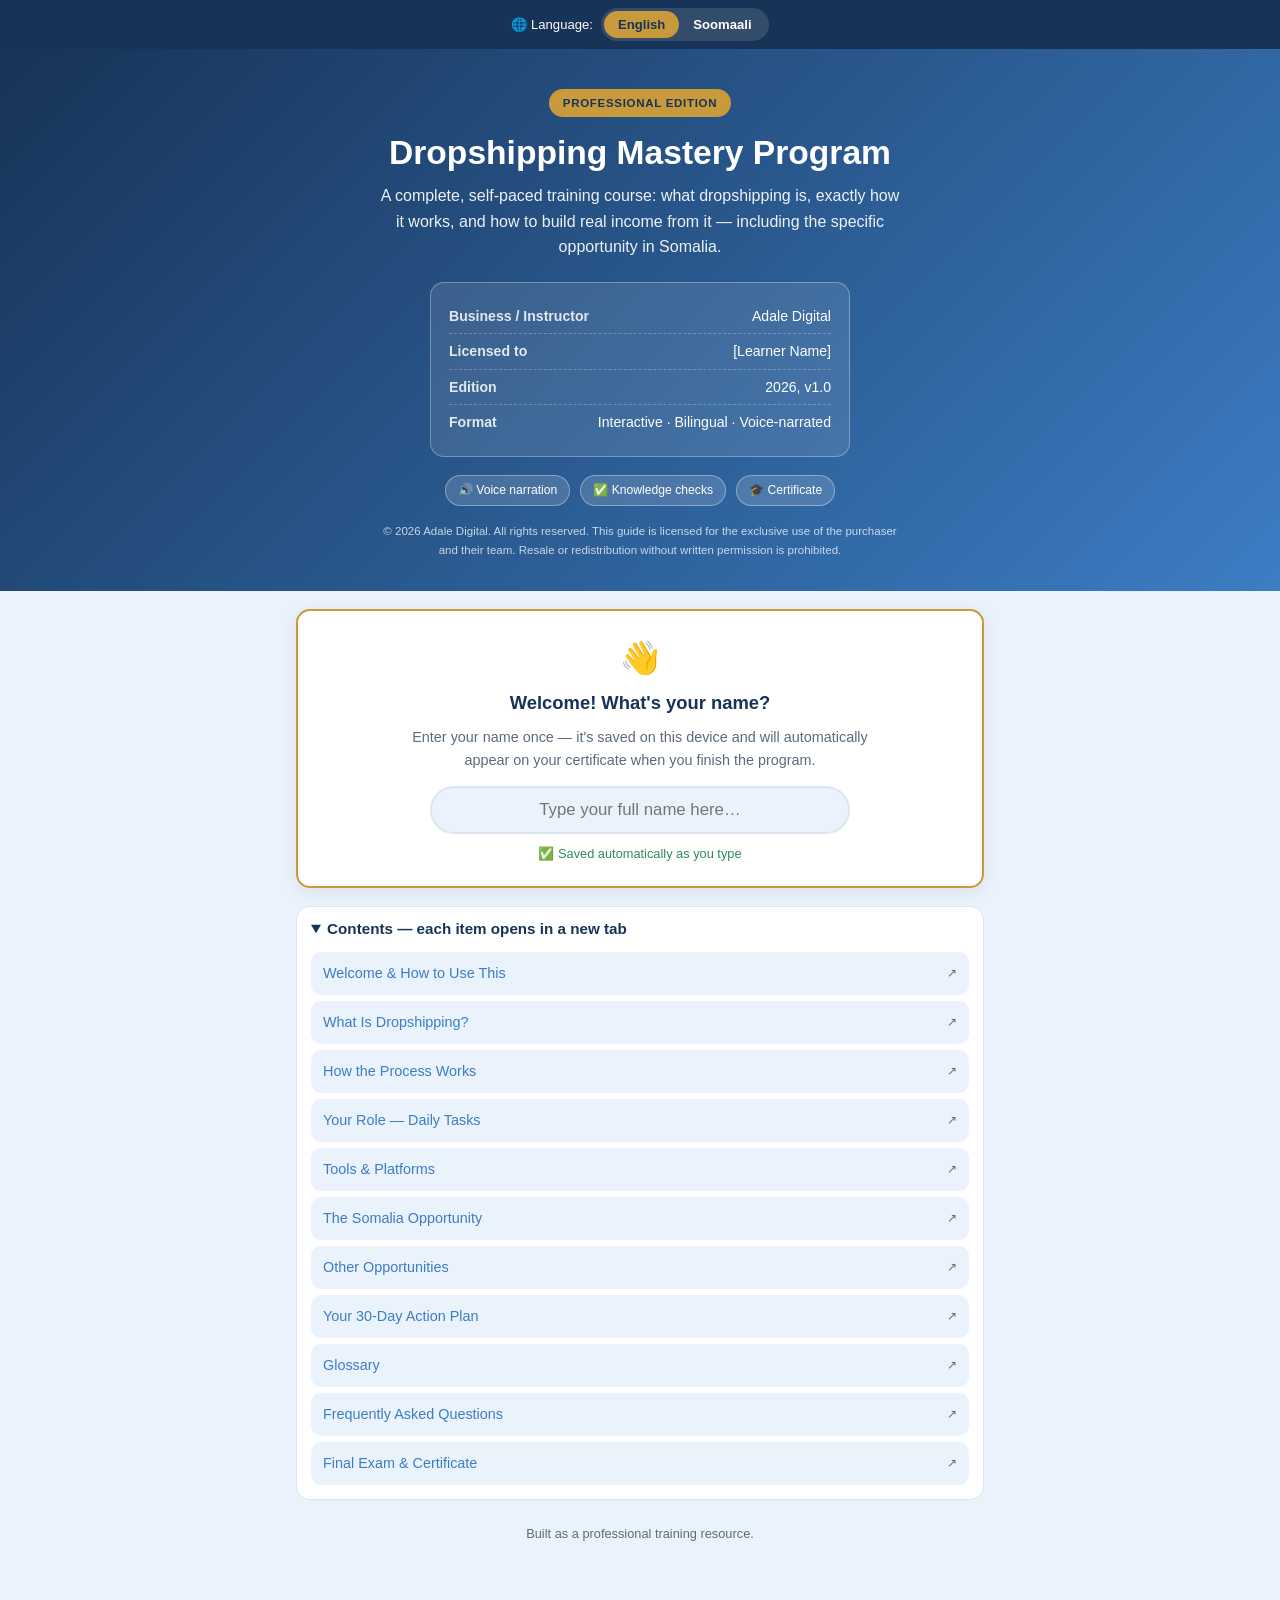
==== commit e0518902: "Add files via upload" ====
--- a/index.html
+++ b/index.html
@@ -4,7 +4,624 @@
 <meta charset="UTF-8">
 <meta name="viewport" content="width=device-width, initial-scale=1.0">
 <title>Dropshipping Mastery Program — Adale Digital</title>
-<link rel="stylesheet" href="styles.css">
+<style>
+:root{
+  --navy:#173357;
+  --blue:#3C7DC4;
+  --sky:#EAF2FB;
+  --gold:#C99A3C;
+  --ink:#1B2430;
+  --muted:#5B6B7C;
+  --line:#DCE6F0;
+  --white:#FFFFFF;
+  --good:#2E8B57;
+  --bad:#B0392B;
+  --radius:14px;
+}
+*{box-sizing:border-box;}
+html{scroll-behavior:smooth;}
+[data-lang="en"] .so{display:none !important;}
+[data-lang="so"] .en{display:none !important;}
+body{
+  margin:0;
+  font-family:-apple-system,BlinkMacSystemFont,"Segoe UI",Roboto,Helvetica,Arial,sans-serif;
+  background:var(--sky);
+  color:var(--ink);
+  line-height:1.6;
+  padding-bottom:60px;
+}
+
+/* ---------- Top control bar ---------- */
+.control-bar{
+  position:sticky;
+  top:0;
+  z-index:60;
+  background:var(--navy);
+  color:var(--white);
+  padding:8px 12px;
+  display:flex;
+  align-items:center;
+  justify-content:center;
+  gap:8px;
+  flex-wrap:wrap;
+  font-size:0.82rem;
+}
+.lang-toggle{
+  display:inline-flex;
+  background:rgba(255,255,255,0.12);
+  border-radius:999px;
+  padding:3px;
+}
+.lang-toggle button{
+  border:none;
+  background:transparent;
+  color:var(--white);
+  padding:6px 14px;
+  border-radius:999px;
+  font-size:0.82rem;
+  font-weight:700;
+  cursor:pointer;
+}
+.lang-toggle button.active{
+  background:var(--gold);
+  color:var(--navy);
+}
+
+/* ---------- Page navigation (Home / Prev / Next) ---------- */
+.pagenav{
+  max-width:720px;
+  margin:14px auto 0;
+  padding:0 16px;
+  display:flex;
+  justify-content:space-between;
+  gap:8px;
+  flex-wrap:wrap;
+}
+.pagenav a{
+  background:var(--white);
+  border:1px solid var(--line);
+  color:var(--navy);
+  text-decoration:none;
+  font-size:0.82rem;
+  font-weight:600;
+  padding:8px 14px;
+  border-radius:999px;
+  white-space:nowrap;
+}
+.pagenav a:hover{background:var(--sky);}
+.pagenav a.home{color:var(--blue);}
+
+/* ---------- Cover ---------- */
+header.cover{
+  background:linear-gradient(135deg,var(--navy),var(--blue));
+  color:var(--white);
+  padding:40px 20px 32px;
+  text-align:center;
+}
+header.cover .badge{
+  display:inline-block;
+  background:var(--gold);
+  color:var(--navy);
+  font-weight:800;
+  font-size:0.72rem;
+  letter-spacing:0.06em;
+  text-transform:uppercase;
+  padding:5px 14px;
+  border-radius:999px;
+  margin-bottom:14px;
+}
+header.cover h1{
+  margin:0 0 8px;
+  font-size:1.7rem;
+  line-height:1.3;
+}
+header.cover p.tagline{
+  margin:0 auto;
+  font-size:1rem;
+  opacity:0.92;
+  max-width:520px;
+}
+.cover-card{
+  background:rgba(255,255,255,0.1);
+  border:1px solid rgba(255,255,255,0.3);
+  border-radius:var(--radius);
+  max-width:420px;
+  margin:22px auto 0;
+  padding:16px 18px;
+  text-align:left;
+  font-size:0.88rem;
+}
+.cover-card .row{
+  display:flex;
+  flex-wrap:wrap;
+  justify-content:space-between;
+  gap:4px 12px;
+  padding:6px 0;
+  border-bottom:1px dashed rgba(255,255,255,0.25);
+}
+.cover-card .row:last-child{border-bottom:none;}
+.cover-card .row b{opacity:0.85;font-weight:600;margin-right:8px;}
+.meta-row{
+  display:flex;
+  justify-content:center;
+  gap:10px;
+  flex-wrap:wrap;
+  margin-top:18px;
+}
+.pill{
+  background:rgba(255,255,255,0.15);
+  border:1px solid rgba(255,255,255,0.35);
+  padding:5px 12px;
+  border-radius:999px;
+  font-size:0.76rem;
+}
+.license-note{
+  max-width:520px;
+  margin:16px auto 0;
+  font-size:0.72rem;
+  opacity:0.75;
+}
+
+nav.toc{
+  max-width:720px;
+  margin:18px auto 0;
+  padding:0 16px;
+}
+nav.toc details{
+  background:var(--white);
+  border:1px solid var(--line);
+  border-radius:var(--radius);
+  padding:10px 14px;
+}
+nav.toc summary{
+  font-weight:600;
+  cursor:pointer;
+  color:var(--navy);
+  font-size:0.95rem;
+}
+nav.toc ul{
+  list-style:none;
+  margin:10px 0 4px;
+  padding:0;
+  display:grid;
+  gap:6px;
+}
+nav.toc a{
+  display:flex;
+  justify-content:space-between;
+  align-items:center;
+  color:var(--blue);
+  text-decoration:none;
+  font-size:0.9rem;
+  background:var(--sky);
+  padding:10px 12px;
+  border-radius:10px;
+}
+nav.toc a:hover{background:#DCEAFB;}
+nav.toc a .go{font-size:0.75rem;color:var(--muted);}
+
+.voice-settings{
+  max-width:720px;
+  margin:14px auto 0;
+  padding:0 16px 8px;
+}
+.voice-settings-inner{
+  background:var(--white);
+  border:1px solid var(--line);
+  border-radius:var(--radius);
+  padding:12px 16px;
+  display:flex;
+  align-items:center;
+  gap:12px;
+  flex-wrap:wrap;
+  font-size:0.85rem;
+  color:var(--muted);
+}
+.voice-settings-inner select, .voice-settings-inner input[type=range]{
+  accent-color:var(--blue);
+}
+.voice-note{
+  font-size:0.76rem;
+  color:var(--bad);
+  display:none;
+  width:100%;
+}
+.voice-note.show{display:block;}
+#genderNote{color:var(--muted);}
+.gender-toggle{
+  display:inline-flex;
+  background:var(--sky);
+  border-radius:999px;
+  padding:3px;
+  gap:2px;
+}
+.gender-toggle .gbtn{
+  border:none;
+  background:transparent;
+  color:var(--navy);
+  padding:5px 10px;
+  border-radius:999px;
+  font-size:0.78rem;
+  font-weight:600;
+  cursor:pointer;
+}
+.gender-toggle .gbtn.active{
+  background:var(--blue);
+  color:var(--white);
+}
+
+main{
+  max-width:720px;
+  margin:0 auto;
+  padding:20px 16px 10px;
+}
+
+section.module{
+  background:var(--white);
+  border:1px solid var(--line);
+  border-radius:var(--radius);
+  padding:20px 18px;
+  margin-bottom:18px;
+}
+section.module .tag{
+  display:inline-block;
+  background:var(--sky);
+  color:var(--navy);
+  font-size:0.72rem;
+  font-weight:700;
+  letter-spacing:0.04em;
+  text-transform:uppercase;
+  padding:4px 10px;
+  border-radius:999px;
+  margin-bottom:10px;
+}
+section.module h2{
+  margin:0 0 6px;
+  font-size:1.25rem;
+  color:var(--navy);
+}
+section.module h3{
+  font-size:1.02rem;
+  color:var(--navy);
+  margin:18px 0 6px;
+}
+section.module p{
+  margin:8px 0;
+  color:var(--ink);
+  font-size:0.96rem;
+}
+section.module ul, section.module ol{
+  margin:8px 0;
+  padding-left:22px;
+}
+section.module li{
+  margin-bottom:6px;
+  font-size:0.95rem;
+}
+.callout{
+  background:var(--sky);
+  border-left:4px solid var(--blue);
+  padding:12px 14px;
+  border-radius:8px;
+  margin:14px 0;
+  font-size:0.92rem;
+}
+.callout.gold{
+  border-left-color:var(--gold);
+  background:#FBF3E3;
+}
+.callout strong{color:var(--navy);}
+
+.listen-row{
+  display:flex;
+  align-items:center;
+  gap:8px;
+  flex-wrap:wrap;
+  margin-bottom:14px;
+}
+button.listen-btn{
+  display:inline-flex;
+  align-items:center;
+  gap:6px;
+  background:var(--navy);
+  color:var(--white);
+  border:none;
+  padding:8px 14px;
+  border-radius:999px;
+  font-size:0.85rem;
+  cursor:pointer;
+}
+button.listen-btn.playing{background:var(--good);}
+button.stop-btn{
+  background:var(--white);
+  color:var(--navy);
+  border:1px solid var(--line);
+  padding:8px 12px;
+  border-radius:999px;
+  font-size:0.85rem;
+  cursor:pointer;
+}
+
+.flow{
+  display:flex;
+  flex-wrap:wrap;
+  gap:8px;
+  align-items:center;
+  justify-content:center;
+  margin:16px 0;
+}
+.flow .box{
+  background:var(--sky);
+  border:1px solid var(--line);
+  border-radius:10px;
+  padding:10px 12px;
+  font-size:0.82rem;
+  text-align:center;
+  color:var(--navy);
+  font-weight:600;
+  min-width:100px;
+}
+.flow .arrow{
+  color:var(--gold);
+  font-size:1.1rem;
+}
+
+table.compare{
+  width:100%;
+  border-collapse:collapse;
+  font-size:0.85rem;
+  margin:12px 0;
+}
+table.compare th, table.compare td{
+  border:1px solid var(--line);
+  padding:8px;
+  text-align:left;
+  vertical-align:top;
+}
+table.compare th{
+  background:var(--sky);
+  color:var(--navy);
+}
+
+.checklist label{
+  display:flex;
+  align-items:flex-start;
+  gap:10px;
+  padding:8px 0;
+  border-bottom:1px dashed var(--line);
+  font-size:0.94rem;
+  cursor:pointer;
+}
+.checklist label:last-child{border-bottom:none;}
+.checklist input[type=checkbox]{
+  margin-top:3px;
+  width:18px;
+  height:18px;
+  accent-color:var(--good);
+  flex-shrink:0;
+}
+.checklist input:checked + span{
+  text-decoration:line-through;
+  color:var(--muted);
+}
+
+.glossary dt{
+  font-weight:700;
+  color:var(--navy);
+  margin-top:10px;
+}
+.glossary dd{
+  margin:2px 0 0;
+  font-size:0.92rem;
+  color:var(--ink);
+}
+
+/* ---------- Quiz ---------- */
+.quiz{
+  background:var(--sky);
+  border:1px solid var(--line);
+  border-radius:12px;
+  padding:14px 14px 6px;
+  margin-top:18px;
+}
+.quiz-header{
+  font-weight:700;
+  color:var(--navy);
+  font-size:0.95rem;
+  margin-bottom:8px;
+  display:flex;
+  align-items:center;
+  gap:6px;
+}
+.quiz-q{
+  background:var(--white);
+  border:1px solid var(--line);
+  border-radius:10px;
+  padding:12px 14px;
+  margin-bottom:10px;
+}
+.quiz-q p.stem{
+  font-weight:600;
+  margin:0 0 8px;
+  font-size:0.92rem;
+  color:var(--ink);
+}
+.quiz-q label{
+  display:flex;
+  align-items:flex-start;
+  gap:8px;
+  padding:5px 0;
+  font-size:0.9rem;
+  cursor:pointer;
+}
+.quiz-q input[type=radio]{
+  margin-top:3px;
+  accent-color:var(--blue);
+}
+.feedback{
+  margin-top:8px;
+  padding:8px 10px;
+  border-radius:8px;
+  font-size:0.85rem;
+  display:none;
+}
+.feedback.correct{
+  display:block;
+  background:#E4F3EA;
+  color:var(--good);
+}
+.feedback.incorrect{
+  display:block;
+  background:#FBEAE3;
+  color:var(--bad);
+}
+
+.badge-good{
+  background:#E4F3EA;
+  color:var(--good);
+  padding:2px 8px;
+  border-radius:6px;
+  font-size:0.75rem;
+  font-weight:700;
+}
+
+/* ---------- Certificate ---------- */
+.cert{
+  border:3px double var(--gold);
+  border-radius:12px;
+  padding:26px 20px;
+  text-align:center;
+  background:linear-gradient(180deg,#FFFFFF,#FBF7EE);
+}
+.cert .star{font-size:22px;color:var(--gold);}
+.cert h3{
+  color:var(--navy);
+  margin:6px 0 2px;
+  font-size:1.1rem;
+}
+.cert input[type=text]{
+  border:none;
+  border-bottom:2px solid var(--gold);
+  background:transparent;
+  text-align:center;
+  font-size:1.1rem;
+  color:var(--navy);
+  font-weight:700;
+  padding:6px 4px;
+  width:80%;
+  margin:10px 0;
+}
+.cert .scoreline{
+  margin-top:14px;
+  font-size:0.9rem;
+  color:var(--muted);
+}
+.print-btn{
+  background:var(--gold);
+  color:var(--navy);
+  border:none;
+  padding:10px 18px;
+  border-radius:999px;
+  font-weight:700;
+  font-size:0.88rem;
+  cursor:pointer;
+  margin-top:14px;
+}
+@media print{
+  .control-bar, .pagenav, nav.toc, .voice-settings, .print-btn, .profile-bar, .name-gate, footer{display:none !important;}
+  /* On the certificate page, printing should show ONLY the certificate — not the exam questions. */
+  #certificate > *:not(.cert){display:none !important;}
+  body{background:white;padding-bottom:0;}
+  main{padding:0;max-width:none;}
+  section.module{border:none;padding:0;}
+}
+
+/* ---------- Learner profile bar ---------- */
+.profile-bar{
+  background:var(--white);
+  border-bottom:1px solid var(--line);
+  padding:8px 16px;
+  display:flex;
+  align-items:center;
+  justify-content:center;
+  gap:8px;
+  font-size:0.82rem;
+  color:var(--muted);
+  flex-wrap:wrap;
+}
+.profile-bar input{
+  border:1px solid var(--line);
+  border-radius:999px;
+  padding:6px 12px;
+  font-size:0.82rem;
+  max-width:220px;
+  color:var(--ink);
+  background:var(--sky);
+}
+.profile-bar .saved-hint{font-size:0.72rem;color:var(--muted);opacity:0.8;}
+
+/* ---------- Prominent name-entry card (index/landing page) ---------- */
+.name-gate{
+  max-width:720px;
+  margin:18px auto 0;
+  padding:0 16px;
+}
+.name-gate-inner{
+  background:var(--white);
+  border:2px solid var(--gold);
+  border-radius:var(--radius);
+  padding:22px 20px;
+  text-align:center;
+  box-shadow:0 4px 16px rgba(23,51,87,0.08);
+}
+.name-gate .wave{font-size:2rem;margin-bottom:4px;}
+.name-gate h2{
+  margin:0 0 8px;
+  font-size:1.15rem;
+  color:var(--navy);
+}
+.name-gate p{
+  margin:0 0 14px;
+  font-size:0.9rem;
+  color:var(--muted);
+  max-width:480px;
+  margin-left:auto;
+  margin-right:auto;
+}
+.name-gate-input{
+  width:100%;
+  max-width:420px;
+  border:2px solid var(--line);
+  border-radius:999px;
+  padding:12px 20px;
+  font-size:1.05rem;
+  color:var(--ink);
+  text-align:center;
+  background:var(--sky);
+}
+.name-gate-input:focus{
+  outline:none;
+  border-color:var(--blue);
+}
+.name-gate .saved-hint{
+  margin-top:10px;
+  margin-bottom:0;
+  font-size:0.8rem;
+  color:var(--good);
+}
+
+footer{
+  text-align:center;
+  color:var(--muted);
+  font-size:0.8rem;
+  padding:24px 16px 40px;
+}
+
+@media (min-width:640px){
+  header.cover h1{font-size:2.1rem;}
+}
+
+</style>
 </head>
 <body>
 
@@ -25,7 +642,7 @@
   </p>
   <div class="cover-card">
     <div class="row"><b class="en">Business / Instructor</b><b class="so">Ganacsiga / Macallinka</b><span>Adale Digital</span></div>
-    <div class="row"><b class="en">Licensed to</b><b class="so">Loo ogolaaday</b><span>[Learner Name]</span></div>
+    <div class="row"><b class="en">Licensed to</b><b class="so">Loo ogolaaday</b><span id="licenseeName">[Learner Name]</span></div>
     <div class="row"><b class="en">Edition</b><b class="so">Daabacaadda</b><span>2026, v1.0</span></div>
     <div class="row"><b class="en">Format</b><b class="so">Qaabka</b><span><span class="en">Interactive · Bilingual · Voice-narrated</span><span class="so">Falcelin leh · Laba-luuqadood · Cod lagu akhriyo</span></span></div>
   </div>
@@ -39,6 +656,16 @@
     <span class="so">© 2026 Adale Digital. Dhammaan xuquuqda way dhowran yihiin. Buugan waxaa loo ogol yahay isticmaalka gadashadiisa iyo kooxdiisa oo keliya. Iib-dib-u-gadis ama faafin la\'aan idan qoraal ah waa mamnuuc.</span>
   </p>
 </header>
+
+<div class="name-gate">
+  <div class="name-gate-inner">
+    <div class="wave">👋</div>
+    <h2><span class="en">Welcome! What's your name?</span><span class="so">Soo dhawoow! Waa maxay magacaaga?</span></h2>
+    <p><span class="en">Enter your name once — it's saved on this device and will automatically appear on your certificate when you finish the program.</span><span class="so">Geli magacaaga hal mar — waxaa lagu kaydiyaa qalabkan, waxayna si toos ah ugu muuqan doontaa shahaadadaada marka aad dhamaystirto barnaamijka.</span></p>
+    <input id="profileName" class="name-gate-input" placeholder="Type your full name here…">
+    <p class="saved-hint">✅ <span class="en">Saved automatically as you type</span><span class="so">Waxaa si toos ah loo kaydiyaa markaad qorto</span></p>
+  </div>
+</div>
 
 <nav class="toc">
   <details open>
@@ -64,6 +691,207 @@
   <span class="so">Waxaa loo dhisay sida agabka tababarka xirfadeed.</span>
 </footer>
 
-<script src="app.js"></script>
+<script>
+// ---------- Storage helpers (guarded — some browsers block storage on file:// pages) ----------
+function safeGet(key){ try{ return localStorage.getItem(key); }catch(e){ return null; } }
+function safeSet(key, val){ try{ localStorage.setItem(key, val); }catch(e){} }
+
+// ---------- Learner profile (remembers the learner's name across pages/visits) ----------
+function initProfile(){
+  const stored = safeGet('dm_learner_name') || '';
+  const pi = document.getElementById('profileName');
+  const ln = document.getElementById('licenseeName');
+  if(ln && stored) ln.textContent = stored;
+  if(pi){
+    pi.value = stored;
+    pi.addEventListener('input', () => {
+      safeSet('dm_learner_name', pi.value);
+      if(ln) ln.textContent = pi.value || '[Learner Name]';
+    });
+  }
+  const cn = document.getElementById('certName');
+  if(cn){
+    if(stored && !cn.value) cn.value = stored;
+    cn.addEventListener('input', () => safeSet('dm_learner_name', cn.value));
+  }
+}
+
+// ---------- Language ----------
+function getQueryLang(){
+  return new URLSearchParams(window.location.search).get('lang');
+}
+
+function refreshSiteLinks(lang){
+  document.querySelectorAll('a.sitelink[data-page]').forEach(a => {
+    const page = a.dataset.page;
+    a.setAttribute('href', page + (lang && lang !== 'en' ? '?lang=' + lang : ''));
+  });
+}
+
+function setLang(lang){
+  document.documentElement.setAttribute('data-lang', lang);
+  const btnEn = document.getElementById('btnEn');
+  const btnSo = document.getElementById('btnSo');
+  if(btnEn) btnEn.classList.toggle('active', lang === 'en');
+  if(btnSo) btnSo.classList.toggle('active', lang === 'so');
+  refreshSiteLinks(lang);
+  if(typeof refreshVoiceList === 'function') refreshVoiceList();
+}
+
+// ---------- Quiz grading ----------
+function gradeOne(input){
+  const qBlock = input.closest('.quiz-q');
+  const fb = qBlock.querySelector('.feedback');
+  const isCorrect = input.dataset.correct === 'true';
+  fb.classList.remove('correct','incorrect');
+  fb.classList.add(isCorrect ? 'correct' : 'incorrect');
+  fb.querySelectorAll('.correct-msg').forEach(el => el.style.display = isCorrect ? '' : 'none');
+  fb.querySelectorAll('.incorrect-msg').forEach(el => el.style.display = isCorrect ? 'none' : '');
+}
+
+function calcScore(){
+  const groups = {};
+  document.querySelectorAll('.quiz input[type=radio]').forEach(inp => {
+    if(!groups[inp.name]) groups[inp.name] = {answered:false, correct:false};
+    if(inp.checked){
+      groups[inp.name].answered = true;
+      groups[inp.name].correct = inp.dataset.correct === 'true';
+    }
+  });
+  const names = Object.keys(groups);
+  const total = names.length;
+  const answered = names.filter(n => groups[n].answered).length;
+  const correct = names.filter(n => groups[n].correct).length;
+  const pct = total ? Math.round((correct/total)*100) : 0;
+  const lang = document.documentElement.getAttribute('data-lang');
+  let msg;
+  if(answered < total){
+    msg = lang === 'so'
+      ? ('Waxaad ka jawaabtay ' + answered + ' / ' + total + ' su\'aalood. Fadlan dhammaystir dhammaan su\'aalaha imtixaanka ugu dambeeya ka hor.')
+      : ('You\'ve answered ' + answered + ' / ' + total + ' questions. Please finish all the final exam questions first.');
+  } else {
+    msg = lang === 'so'
+      ? ('Dhibcahaaga: ' + correct + ' / ' + total + ' (' + pct + '%)')
+      : ('Your score: ' + correct + ' / ' + total + ' (' + pct + '%)');
+  }
+  const scoreResultEl = document.getElementById('scoreResult');
+  if(scoreResultEl) scoreResultEl.textContent = msg;
+  if(answered === total){
+    const certLine = document.getElementById('certScoreline');
+    if(certLine){
+      certLine.innerHTML = '<span class="en">Score: ' + correct + '/' + total + ' (' + pct + '%)' + (pct>=70 ? ' — Passed' : ' — Review recommended') + '</span>' +
+                            '<span class="so">Dhibco: ' + correct + '/' + total + ' (' + pct + '%)' + (pct>=70 ? ' — Ku Guuleystay' : ' — Dib u eegis ayaa lagula talinayaa') + '</span>';
+    }
+  }
+}
+
+// ---------- Text-to-speech ----------
+let voices = [];
+let genderFilter = 'any';
+let currentBtn = null;
+
+const FEMALE_HINTS = ['female','samantha','victoria','karen','moira','tessa','fiona','zira','susan','allison','ava','samira','salli','joanna','kendra','kimberly','amy','emma','ivy','salma','laila'];
+const MALE_HINTS = ['male','alex','daniel','fred','thomas','david','mark','james','george','arthur','oliver','ryan','justin','matthew','majed','tarik'];
+function detectGender(voice){
+  const n = (voice.name || '').toLowerCase();
+  if(FEMALE_HINTS.some(h => n.includes(h))) return 'female';
+  if(MALE_HINTS.some(h => n.includes(h))) return 'male';
+  return 'unknown';
+}
+
+function setGender(g){
+  genderFilter = g;
+  document.querySelectorAll('.gbtn').forEach(b => b.classList.toggle('active', b.dataset.gender === g));
+  refreshVoiceList();
+}
+
+function refreshVoiceList(){
+  const voiceSelect = document.getElementById('voiceSelect');
+  const voiceNote = document.getElementById('voiceNote');
+  if(!voiceSelect || !voices.length) return;
+  const lang = document.documentElement.getAttribute('data-lang');
+  voiceSelect.innerHTML = '';
+
+  let pool = voices.map((v, i) => ({v, i}));
+  if(genderFilter !== 'any'){
+    const filtered = pool.filter(p => detectGender(p.v) === genderFilter);
+    if(filtered.length) pool = filtered; // fall back to full list if none match, rather than showing empty
+  }
+
+  pool.forEach(p => {
+    const opt = document.createElement('option');
+    opt.value = p.i;
+    opt.textContent = p.v.name + ' (' + p.v.lang + ')';
+    voiceSelect.appendChild(opt);
+  });
+
+  if(lang === 'so'){
+    const soMatch = pool.find(p => p.v.lang && p.v.lang.toLowerCase().startsWith('so'));
+    if(soMatch){
+      voiceSelect.value = soMatch.i;
+      if(voiceNote) voiceNote.classList.remove('show');
+    } else if(voiceNote){
+      voiceNote.classList.add('show');
+    }
+  } else {
+    if(voiceNote) voiceNote.classList.remove('show');
+    const enMatch = pool.find(p => p.v.lang && p.v.lang.startsWith('en'));
+    if(enMatch) voiceSelect.value = enMatch.i;
+  }
+}
+function populateVoices(){
+  voices = speechSynthesis.getVoices();
+  refreshVoiceList();
+}
+if('speechSynthesis' in window){
+  populateVoices();
+  speechSynthesis.onvoiceschanged = populateVoices;
+} else {
+  document.addEventListener('DOMContentLoaded', () => {
+    document.querySelectorAll('.listen-btn').forEach(b => { b.disabled = true; });
+  });
+}
+
+function stopSpeech(){
+  speechSynthesis.cancel();
+  if(currentBtn){ currentBtn.classList.remove('playing'); }
+  currentBtn = null;
+}
+
+function speakText(text, btn){
+  stopSpeech();
+  const voiceSelect = document.getElementById('voiceSelect');
+  const rateRange = document.getElementById('rateRange');
+  const utter = new SpeechSynthesisUtterance(text);
+  const vIdx = voiceSelect ? voiceSelect.value : null;
+  if(voices[vIdx]) utter.voice = voices[vIdx];
+  utter.rate = rateRange ? parseFloat(rateRange.value) : 0.9;
+  utter.onend = stopSpeech;
+  utter.onerror = stopSpeech;
+  currentBtn = btn;
+  if(btn) btn.classList.add('playing');
+  speechSynthesis.speak(utter);
+}
+
+document.addEventListener('DOMContentLoaded', () => {
+  document.querySelectorAll('.listen-btn').forEach(btn => {
+    btn.addEventListener('click', () => {
+      const targetId = btn.getAttribute('data-target');
+      const el = document.getElementById(targetId);
+      speakText(el.innerText, btn);
+    });
+  });
+
+  const certDateEl = document.getElementById('certDate');
+  if(certDateEl) certDateEl.textContent = new Date().toDateString();
+
+  initProfile();
+
+  // Initialize language from the URL (?lang=so) so it can be carried across pages via links.
+  const initialLang = getQueryLang() === 'so' ? 'so' : 'en';
+  setLang(initialLang);
+});
+
+</script>
 </body>
 </html>
